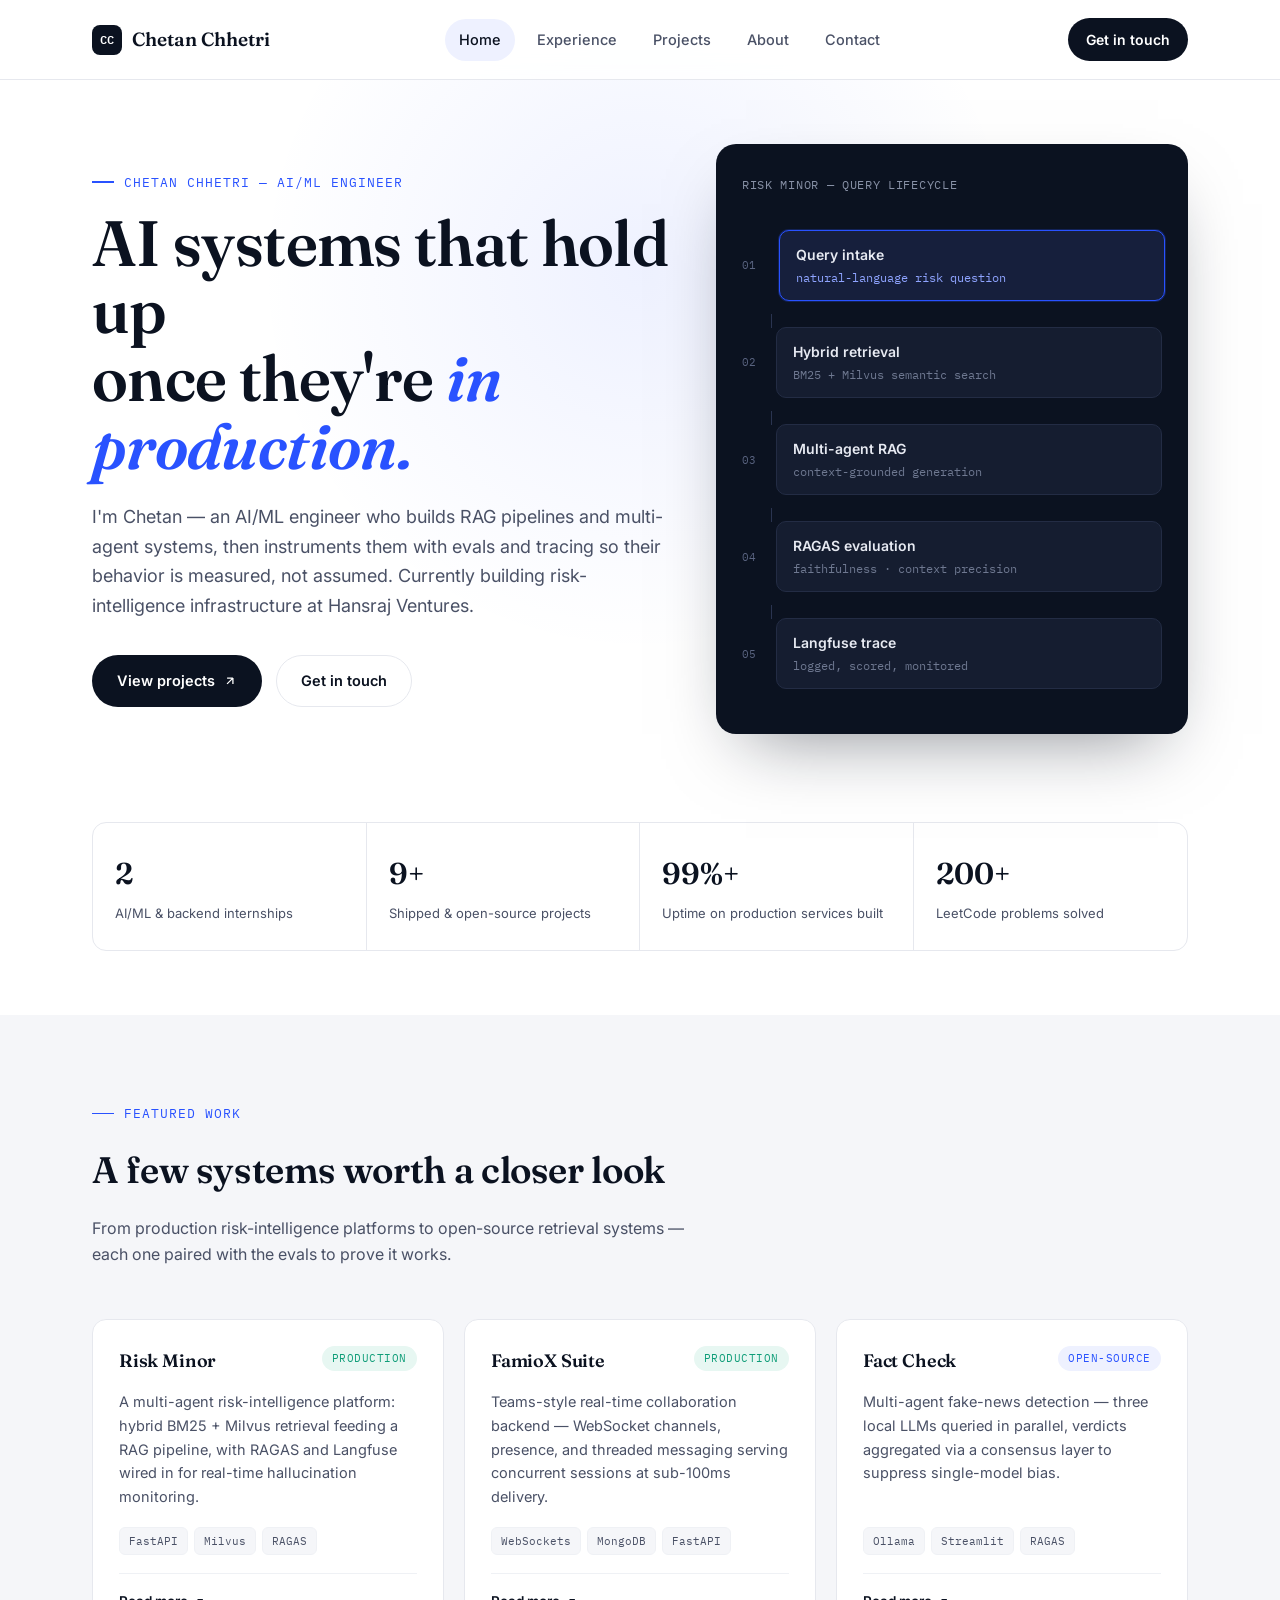
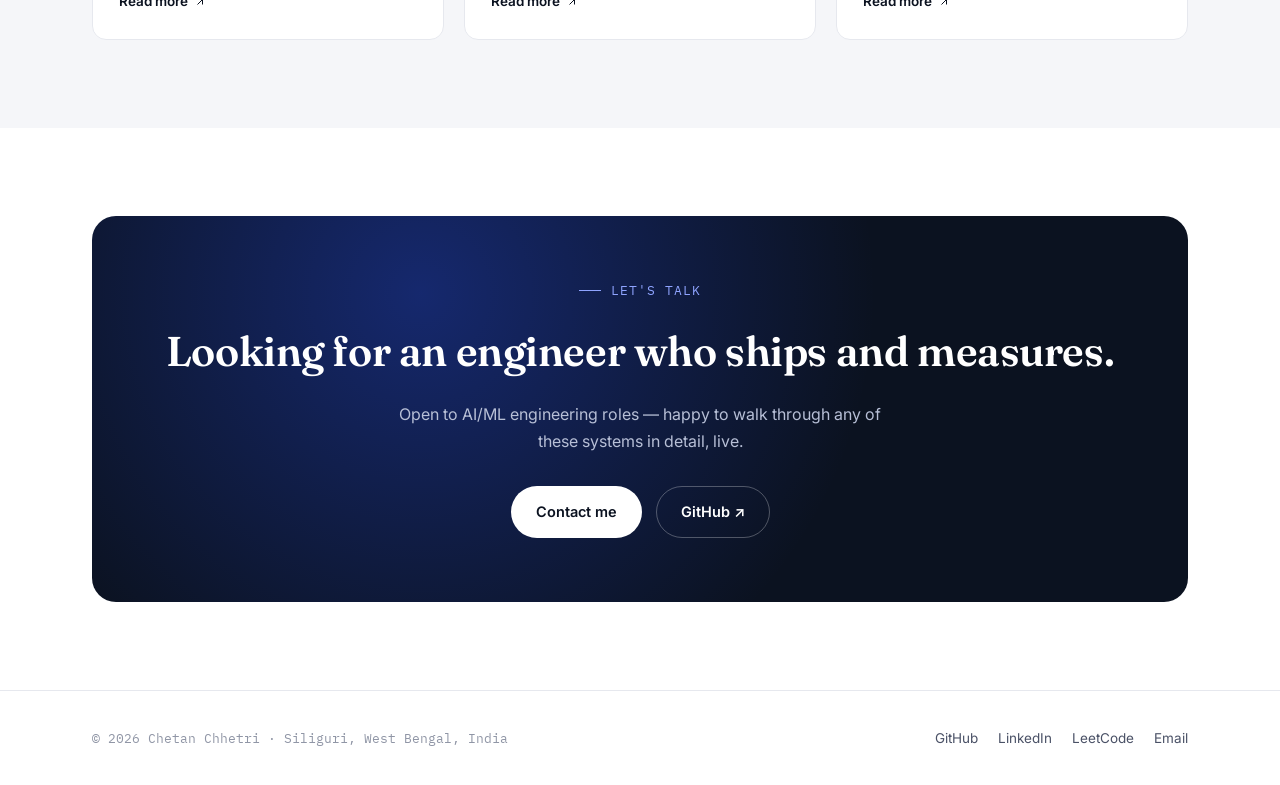
==== index.html @ 673d6a89 "Add files via upload" ====
<!DOCTYPE html>
<html lang="en">
<head>
<meta charset="UTF-8">
<meta name="viewport" content="width=device-width, initial-scale=1.0">
<title>Chetan Chhetri — AI/ML Engineer</title>
<meta name="description" content="Chetan Chhetri — AI/ML Engineer building RAG pipelines, multi-agent systems, and production AI observability.">
<link rel="preconnect" href="https://fonts.googleapis.com">
<link rel="preconnect" href="https://fonts.gstatic.com" crossorigin>
<link href="https://fonts.googleapis.com/css2?family=Fraunces:ital,wght@0,500;0,600;0,700;1,500&family=Inter:wght@400;500;600;700&family=IBM+Plex+Mono:wght@400;500;600&display=swap" rel="stylesheet">
<link rel="stylesheet" href="styles.css">
</head>
<body>

<header class="site-header">
  <nav class="site-nav">
    <a href="index.html" class="brand"><span class="mark">CC</span>Chetan Chhetri</a>
    <div class="nav-links">
      <a href="index.html" class="active">Home</a>
      <a href="experience.html">Experience</a>
      <a href="projects.html">Projects</a>
      <a href="about.html">About</a>
      <a href="contact.html">Contact</a>
    </div>
    <a class="nav-cta" href="contact.html">Get in touch</a>
    <button class="nav-toggle" aria-label="Menu"><span></span><span></span><span></span></button>
  </nav>
</header>

<main>
  <div class="wrap">
    <section class="hero" style="padding-top:64px;">
      <div>
        <div class="eyebrow">Chetan Chhetri — AI/ML Engineer</div>
        <h1>AI systems that hold up<br>once they're <em>in production.</em></h1>
        <p class="lede">I'm Chetan — an AI/ML engineer who builds RAG pipelines and multi-agent systems, then instruments them with evals and tracing so their behavior is measured, not assumed. Currently building risk-intelligence infrastructure at Hansraj Ventures.</p>
        <div class="hero-actions">
          <a class="btn btn-primary" href="projects.html">View projects
            <svg width="14" height="14" viewBox="0 0 24 24" fill="none" stroke="currentColor" stroke-width="2.2"><path d="M7 17L17 7M17 7H7M17 7V17"/></svg>
          </a>
          <a class="btn btn-outline" href="contact.html">Get in touch</a>
        </div>
      </div>

      <div class="diagram-card">
        <div class="diagram-label">Risk Minor — query lifecycle</div>
        <div class="node-row">
          <div class="node active">
            <span class="idx">01</span>
            <div class="box"><div class="name">Query intake</div><div class="meta">natural-language risk question</div></div>
            <div class="connector"></div>
          </div>
          <div class="node">
            <span class="idx">02</span>
            <div class="box"><div class="name">Hybrid retrieval</div><div class="meta">BM25 + Milvus semantic search</div></div>
            <div class="connector"></div>
          </div>
          <div class="node">
            <span class="idx">03</span>
            <div class="box"><div class="name">Multi-agent RAG</div><div class="meta">context-grounded generation</div></div>
            <div class="connector"></div>
          </div>
          <div class="node">
            <span class="idx">04</span>
            <div class="box"><div class="name">RAGAS evaluation</div><div class="meta">faithfulness · context precision</div></div>
            <div class="connector"></div>
          </div>
          <div class="node">
            <span class="idx">05</span>
            <div class="box"><div class="name">Langfuse trace</div><div class="meta">logged, scored, monitored</div></div>
          </div>
        </div>
      </div>
    </section>

    <section style="padding-top:48px; padding-bottom:64px;">
      <div class="stats-row reveal">
        <div class="stat"><div class="num">2</div><div class="lbl">AI/ML &amp; backend internships</div></div>
        <div class="stat"><div class="num">9+</div><div class="lbl">Shipped &amp; open-source projects</div></div>
        <div class="stat"><div class="num">99%+</div><div class="lbl">Uptime on production services built</div></div>
        <div class="stat"><div class="num">200+</div><div class="lbl">LeetCode problems solved</div></div>
      </div>
    </section>
  </div>

  <section class="alt">
    <div class="wrap">
      <div class="section-head reveal">
        <div class="eyebrow">Featured work</div>
        <h2>A few systems worth a closer look</h2>
        <p>From production risk-intelligence platforms to open-source retrieval systems — each one paired with the evals to prove it works.</p>
      </div>
      <div class="feature-grid">
        <div class="card reveal">
          <div class="card-top"><h3>Risk Minor</h3><span class="badge prod">Production</span></div>
          <p>A multi-agent risk-intelligence platform: hybrid BM25 + Milvus retrieval feeding a RAG pipeline, with RAGAS and Langfuse wired in for real-time hallucination monitoring.</p>
          <div class="chip-row"><span class="chip">FastAPI</span><span class="chip">Milvus</span><span class="chip">RAGAS</span></div>
          <a class="card-link" href="projects.html">Read more <svg width="12" height="12" viewBox="0 0 24 24" fill="none" stroke="currentColor" stroke-width="2"><path d="M7 17L17 7M17 7H7M17 7V17"/></svg></a>
        </div>
        <div class="card reveal">
          <div class="card-top"><h3>FamioX Suite</h3><span class="badge prod">Production</span></div>
          <p>Teams-style real-time collaboration backend — WebSocket channels, presence, and threaded messaging serving concurrent sessions at sub-100ms delivery.</p>
          <div class="chip-row"><span class="chip">WebSockets</span><span class="chip">MongoDB</span><span class="chip">FastAPI</span></div>
          <a class="card-link" href="experience.html">Read more <svg width="12" height="12" viewBox="0 0 24 24" fill="none" stroke="currentColor" stroke-width="2"><path d="M7 17L17 7M17 7H7M17 7V17"/></svg></a>
        </div>
        <div class="card reveal">
          <div class="card-top"><h3>Fact Check</h3><span class="badge oss">Open-source</span></div>
          <p>Multi-agent fake-news detection — three local LLMs queried in parallel, verdicts aggregated via a consensus layer to suppress single-model bias.</p>
          <div class="chip-row"><span class="chip">Ollama</span><span class="chip">Streamlit</span><span class="chip">RAGAS</span></div>
          <a class="card-link" href="projects.html">Read more <svg width="12" height="12" viewBox="0 0 24 24" fill="none" stroke="currentColor" stroke-width="2"><path d="M7 17L17 7M17 7H7M17 7V17"/></svg></a>
        </div>
      </div>
    </div>
  </section>

  <div class="wrap">
    <section>
      <div class="cta-banner reveal">
        <div class="eyebrow">Let's talk</div>
        <h2>Looking for an engineer who ships and measures.</h2>
        <p>Open to AI/ML engineering roles — happy to walk through any of these systems in detail, live.</p>
        <div class="cta-actions">
          <a class="btn btn-primary" href="contact.html">Contact me</a>
          <a class="btn btn-outline" href="https://github.com/Chetanchhetri" target="_blank" rel="noopener">GitHub ↗</a>
        </div>
      </div>
    </section>
  </div>
</main>

<footer class="site-footer">
  <div class="wrap">
    <p>© 2026 Chetan Chhetri · Siliguri, West Bengal, India</p>
    <div class="footer-links">
      <a href="https://github.com/Chetanchhetri" target="_blank" rel="noopener">GitHub</a>
      <a href="https://linkedin.com/in/chetanchhetri" target="_blank" rel="noopener">LinkedIn</a>
      <a href="https://leetcode.com/u/2rPvyovowx" target="_blank" rel="noopener">LeetCode</a>
      <a href="mailto:chhetrichetan45@gmail.com">Email</a>
    </div>
  </div>
</footer>

<script src="script.js"></script>
</body>
</html>
---- styles.css ----
/* ============ TOKENS ============ */
:root{
  --bg:#FFFFFF;
  --bg-alt:#F5F6F9;
  --bg-deep:#0B1220;
  --ink:#0B1220;
  --ink-soft:#4A5166;
  --ink-faint:#9096A6;
  --line:#E6E8EE;
  --line-soft:#EFF1F5;
  --accent:#2952FF;
  --accent-deep:#1A36B8;
  --accent-soft:#EEF1FF;
  --accent-ink:#16205C;
  --good:#0F9D78;
  --good-soft:#E7F7F2;
  --warn:#B76E00;
  --warn-soft:#FDF3E2;
  --display:'Fraunces', serif;
  --body:'Inter', sans-serif;
  --mono:'IBM Plex Mono', monospace;
  --radius:14px;
  --radius-sm:8px;
  --maxw:1160px;
}

*{ box-sizing:border-box; margin:0; padding:0; }
html{ scroll-behavior:smooth; }
body{
  background:var(--bg); color:var(--ink); font-family:var(--body);
  font-size:16px; line-height:1.65; -webkit-font-smoothing:antialiased;
}
a{ color:inherit; text-decoration:none; }
img{ max-width:100%; display:block; }
::selection{ background:var(--accent); color:#fff; }

.wrap{ max-width:var(--maxw); margin:0 auto; padding:0 32px; }

/* ============ NAV ============ */
header.site-header{
  position:sticky; top:0; z-index:60;
  background:rgba(255,255,255,0.86); backdrop-filter:blur(14px);
  border-bottom:1px solid var(--line);
}
nav.site-nav{
  max-width:var(--maxw); margin:0 auto; padding:18px 32px;
  display:flex; align-items:center; justify-content:space-between;
}
.brand{ display:flex; align-items:center; gap:10px; font-family:var(--display); font-weight:600; font-size:19px; }
.brand .mark{
  width:30px; height:30px; border-radius:8px; background:var(--ink);
  color:#fff; display:flex; align-items:center; justify-content:center;
  font-family:var(--mono); font-size:12px; font-weight:600; flex-shrink:0;
}
.nav-links{ display:flex; align-items:center; gap:8px; }
.nav-links a{
  font-family:var(--body); font-weight:500; font-size:14.5px; color:var(--ink-soft);
  padding:9px 14px; border-radius:100px; transition:all .22s cubic-bezier(.22,1,.36,1);
}
.nav-links a:hover{ color:var(--ink); background:var(--bg-alt); transform:translateY(-1px); }
.nav-links a.active{ color:var(--ink); background:var(--accent-soft); }
.nav-cta{
  font-family:var(--body); font-weight:600; font-size:14px; color:#fff !important;
  background:var(--ink); padding:10px 18px; border-radius:100px; transition:background .18s;
}
.nav-cta:hover{ background:var(--accent); }
.nav-toggle{ display:none; background:none; border:none; cursor:pointer; padding:6px; }
.nav-toggle span{ display:block; width:22px; height:2px; background:var(--ink); margin:5px 0; border-radius:2px; }

/* ============ BUTTONS ============ */
.btn{
  display:inline-flex; align-items:center; gap:8px; font-family:var(--body); font-weight:600;
  font-size:14.5px; padding:13px 24px; border-radius:100px; transition:all .2s; border:1px solid transparent;
}
.btn-primary{ background:var(--ink); color:#fff; }
.btn-primary:hover{ background:var(--accent); transform:translateY(-1px); }
.btn-outline{ border-color:var(--line); color:var(--ink); }
.btn-outline:hover{ border-color:var(--ink); }
.btn-sm{ padding:9px 16px; font-size:13.5px; }
.btn svg{ transition:transform .2s; }
.btn:hover svg{ transform:translate(2px,-2px); }

/* ============ TYPE HELPERS ============ */
.eyebrow{
  font-family:var(--mono); font-size:12.5px; letter-spacing:0.08em; text-transform:uppercase;
  color:var(--accent); display:flex; align-items:center; gap:10px; margin-bottom:16px;
}
.eyebrow::before{ content:''; width:22px; height:1.5px; background:var(--accent); }
h1,h2,h3,h4{ font-family:var(--display); font-weight:600; letter-spacing:-0.01em; color:var(--ink); }
.lede{ color:var(--ink-soft); font-size:18px; max-width:60ch; }

/* ============ PAGE HEADER (inner pages) ============ */
.page-header{ padding:64px 0 56px; border-bottom:1px solid var(--line); }
.page-header h1{ font-size:clamp(2rem, 4.4vw, 3rem); margin-bottom:16px; }
.page-header p{ color:var(--ink-soft); font-size:17px; max-width:64ch; }

section{ padding:88px 0; }
section.alt{ background:var(--bg-alt); }
.section-head{ margin-bottom:52px; }
.section-head h2{ font-size:clamp(1.6rem,3.2vw,2.3rem); margin-bottom:14px; }
.section-head p{ color:var(--ink-soft); max-width:60ch; font-size:16px; }

/* ============ HERO (home) ============ */
.hero{
  padding:96px 0 40px; display:grid; grid-template-columns:1.1fr 0.9fr; gap:48px; align-items:center;
  position:relative; --mx:50%; --my:30%;
}
.hero::before{
  content:''; position:absolute; inset:-40px -32px; pointer-events:none; z-index:0;
  background:radial-gradient(560px circle at var(--mx) var(--my), rgba(41,82,255,0.08), transparent 68%);
}
.hero > div:first-child, .hero .diagram-card{ position:relative; z-index:1; }

/* hero load-in sequence */
.hero > div:first-child > .eyebrow{ animation:heroIn .7s cubic-bezier(.22,1,.36,1) both; animation-delay:.05s; }
.hero > div:first-child > h1{ animation:heroIn .8s cubic-bezier(.22,1,.36,1) both; animation-delay:.16s; }
.hero > div:first-child > p.lede{ animation:heroIn .8s cubic-bezier(.22,1,.36,1) both; animation-delay:.30s; }
.hero > div:first-child > .hero-actions{ animation:heroIn .8s cubic-bezier(.22,1,.36,1) both; animation-delay:.42s; }
.hero .diagram-card{ animation:heroInScale .9s cubic-bezier(.22,1,.36,1) both; animation-delay:.24s; }

@keyframes heroIn{
  from{ opacity:0; transform:translateY(22px); }
  to{ opacity:1; transform:translateY(0); }
}
@keyframes heroInScale{
  from{ opacity:0; transform:translateY(26px) scale(.97); }
  to{ opacity:1; transform:translateY(0) scale(1); }
}
@keyframes pulse{ 0%,100%{opacity:1;} 50%{opacity:0.3;} }
.hero h1{ font-size:clamp(2.6rem,5.4vw,4rem); line-height:1.06; margin-bottom:22px; }
.hero h1 em{ font-style:italic; color:var(--accent); }
.hero p.lede{ margin-bottom:34px; }
.hero-actions{ display:flex; gap:14px; flex-wrap:wrap; }

/* pipeline diagram signature */
.diagram-card{
  background:var(--bg-deep); border-radius:20px; padding:32px 26px; position:relative; overflow:hidden;
  box-shadow:0 30px 70px -30px rgba(11,18,32,0.5); --mx:50%; --my:20%;
  transition:box-shadow .4s, transform .4s cubic-bezier(.22,1,.36,1);
}
.diagram-card::after{
  content:''; position:absolute; inset:0; pointer-events:none; opacity:0; transition:opacity .4s;
  background:radial-gradient(340px circle at var(--mx) var(--my), rgba(143,164,255,0.16), transparent 65%);
}
.diagram-card:hover::after{ opacity:1; }
.diagram-card:hover{ box-shadow:0 36px 80px -28px rgba(11,18,32,0.6); }
.diagram-card .diagram-label{ font-family:var(--mono); font-size:11.5px; color:#8891A6; letter-spacing:0.06em; margin-bottom:22px; text-transform:uppercase; }
.node-row{ display:flex; flex-direction:column; gap:0; }
.node{
  display:flex; align-items:center; gap:14px; padding:13px 0; position:relative;
}
.node .idx{
  font-family:var(--mono); font-size:11px; color:#5A6480; width:20px; flex-shrink:0;
}
.node .box{
  flex-grow:1; background:#151D30; border:1px solid #232C44; border-radius:10px; padding:12px 16px;
  transition:all .4s;
}
.node .box .name{ font-family:var(--body); font-weight:600; font-size:14px; color:#E7EAF2; }
.node .box .meta{ font-family:var(--mono); font-size:11.5px; color:#6E7890; margin-top:3px; }
.node.active .box{ border-color:var(--accent); background:#161F3C; box-shadow:0 0 0 1px rgba(41,82,255,0.25); transform:translateX(3px); }
.node.active .box .meta{ color:#8FA4FF; }
.node .connector{
  position:absolute; left:29px; top:100%; width:1px; height:0; background:#2A3450;
}
.node:not(:last-child) .connector{ height:14px; }
.node:not(:last-child) .connector::after{
  content:''; position:absolute; left:50%; top:-4px; width:6px; height:6px; border-radius:50%;
  background:var(--accent); transform:translateX(-50%); opacity:0;
  box-shadow:0 0 10px 3px rgba(41,82,255,.85);
  animation:flowPulse 7s linear infinite;
}
.node:nth-child(1) .connector::after{ animation-delay:0s; }
.node:nth-child(2) .connector::after{ animation-delay:1.4s; }
.node:nth-child(3) .connector::after{ animation-delay:2.8s; }
.node:nth-child(4) .connector::after{ animation-delay:4.2s; }
@keyframes flowPulse{
  0%{ opacity:0; top:-4px; }
  6%{ opacity:1; }
  85%{ opacity:1; }
  100%{ opacity:0; top:15px; }
}

/* ============ STATS ROW ============ */
.stats-row{ display:grid; grid-template-columns:repeat(4,1fr); border:1px solid var(--line); border-radius:var(--radius); overflow:hidden; }
.stat{ padding:26px 22px; border-right:1px solid var(--line); }
.stat:last-child{ border-right:none; }
.stat .num{ font-family:var(--display); font-size:30px; font-weight:600; margin-bottom:4px; }
.stat .lbl{ font-size:13px; color:var(--ink-soft); }

/* ============ FEATURED / CARDS ============ */
.feature-grid{ display:grid; grid-template-columns:repeat(3,1fr); gap:20px; }
.card{
  background:#fff; border:1px solid var(--line); border-radius:var(--radius); padding:26px;
  transition:all .25s; display:flex; flex-direction:column; height:100%;
}
.card:hover{ border-color:var(--accent); transform:translateY(-4px); box-shadow:0 20px 40px -24px rgba(41,82,255,0.25); }
.card-top{ display:flex; justify-content:space-between; align-items:flex-start; gap:10px; margin-bottom:14px; }
.card h3{ font-size:18px; }
.badge{
  font-family:var(--mono); font-size:10.5px; text-transform:uppercase; letter-spacing:0.05em;
  padding:4px 10px; border-radius:100px; white-space:nowrap; flex-shrink:0;
}
.badge.prod{ color:var(--good); background:var(--good-soft); }
.badge.research{ color:var(--warn); background:var(--warn-soft); }
.badge.oss{ color:var(--accent); background:var(--accent-soft); }
.card p{ color:var(--ink-soft); font-size:14.5px; flex-grow:1; margin-bottom:18px; }
.chip-row{ display:flex; flex-wrap:wrap; gap:6px; margin-bottom:18px; }
.chip{
  font-family:var(--mono); font-size:11px; color:var(--ink-soft); background:var(--bg-alt);
  border:1px solid var(--line-soft); padding:4px 9px; border-radius:6px;
}
.card-link{
  font-family:var(--body); font-weight:600; font-size:13.5px; display:inline-flex; align-items:center; gap:6px;
  padding-top:16px; border-top:1px solid var(--line-soft); color:var(--ink); transition:color .2s;
}
.card-link:hover{ color:var(--accent); }

/* ============ EXPERIENCE TIMELINE ============ */
.timeline{ }
.tl-item{
  display:grid; grid-template-columns:180px 1fr; gap:36px; padding:40px 0; border-top:1px solid var(--line);
}
.tl-item:first-child{ border-top:none; padding-top:0; }
.tl-meta{ font-family:var(--mono); font-size:13px; color:var(--ink-faint); }
.tl-meta .period{ color:var(--ink-soft); font-weight:600; margin-bottom:10px; }
.tl-tag{
  display:inline-flex; align-items:center; gap:6px; font-family:var(--mono); font-size:11px;
  color:var(--good); background:var(--good-soft); padding:4px 10px; border-radius:100px; margin-top:12px;
}
.tl-tag .dot{ width:5px; height:5px; border-radius:50%; background:var(--good); animation:pulse 2.2s infinite; }
.tl-body h3{ font-size:21px; margin-bottom:4px; }
.tl-body .company{ color:var(--ink-soft); font-size:14.5px; margin-bottom:18px; }
.tl-body ul{ list-style:none; }
.tl-body li{ position:relative; padding-left:22px; margin-bottom:12px; color:var(--ink-soft); font-size:15px; }
.tl-body li::before{ content:'—'; position:absolute; left:0; color:var(--accent); font-weight:700; }
.tl-body li b{ color:var(--ink); font-weight:600; }

/* ============ SKILLS PANELS ============ */
.skill-grid{ display:grid; grid-template-columns:repeat(2,1fr); gap:16px; }
.skill-panel{ background:#fff; border:1px solid var(--line); border-radius:var(--radius); padding:26px 28px; }
.skill-panel .head{ display:flex; align-items:center; gap:10px; margin-bottom:16px; font-weight:600; font-size:15px; }
.skill-panel .head .idot{ width:8px; height:8px; border-radius:50%; }
.skill-panel .tags{ display:flex; flex-wrap:wrap; gap:8px; }
.skill-panel .tags span{
  font-family:var(--mono); font-size:12.5px; padding:6px 12px; border-radius:7px;
  background:var(--bg-alt); border:1px solid var(--line-soft); color:var(--ink);
}

/* ============ FILTER TABS (projects page) ============ */
.filter-row{ display:flex; gap:10px; margin-bottom:36px; flex-wrap:wrap; }
.filter-btn{
  font-family:var(--body); font-weight:600; font-size:13.5px; padding:9px 18px; border-radius:100px;
  border:1px solid var(--line); color:var(--ink-soft); cursor:pointer; background:#fff; transition:all .18s;
}
.filter-btn:hover{ border-color:var(--ink); color:var(--ink); }
.filter-btn.active{ background:var(--ink); color:#fff; border-color:var(--ink); }
.proj-grid{ display:grid; grid-template-columns:repeat(3,1fr); gap:20px; }
.proj-grid .card{ transition:opacity .28s ease, transform .28s ease, border-color .25s, box-shadow .25s; }
.proj-grid .card.fade-out{ opacity:0; transform:scale(.94); pointer-events:none; }
.proj-grid .card.hidden{ display:none; }

/* ============ ACHIEVEMENT TILES ============ */
.metrics{ display:grid; grid-template-columns:repeat(4,1fr); gap:16px; }
.metric{ background:#fff; border:1px solid var(--line); border-radius:var(--radius); padding:24px 20px; }
.metric .num{ font-family:var(--display); font-size:26px; font-weight:600; color:var(--accent); margin-bottom:6px; }
.metric .lbl{ font-size:13px; color:var(--ink-soft); line-height:1.5; }

/* ============ EDUCATION ROW ============ */
.edu-row{ display:flex; justify-content:space-between; align-items:baseline; gap:14px; flex-wrap:wrap; padding:22px 0; border-top:1px solid var(--line); }
.edu-row:first-child{ border-top:none; padding-top:0; }
.edu-row h4{ font-size:17px; }
.edu-row .sub{ color:var(--ink-soft); font-size:14px; margin-top:2px; }
.edu-row .meta{ font-family:var(--mono); font-size:13px; color:var(--ink-faint); text-align:right; }

/* ============ CTA BANNER ============ */
.cta-banner{
  background:var(--bg-deep); border-radius:24px; padding:64px 56px; text-align:center; color:#fff;
  position:relative; overflow:hidden; --mx:30%; --my:20%;
}
.cta-banner::before{
  content:''; position:absolute; inset:0; transition:background .3s;
  background:radial-gradient(circle at var(--mx) var(--my), rgba(41,82,255,0.35), transparent 55%);
}
.cta-banner *{ position:relative; }
.cta-banner .eyebrow{ color:#8FA4FF; justify-content:center; }
.cta-banner .eyebrow::before{ background:#8FA4FF; }
.cta-banner h2{ color:#fff; font-size:clamp(1.8rem,4vw,2.6rem); margin-bottom:16px; }
.cta-banner p{ color:#B7BFD6; max-width:52ch; margin:0 auto 32px; font-size:16px; }
.cta-actions{ display:flex; gap:14px; justify-content:center; flex-wrap:wrap; }
.cta-banner .btn-primary{ background:#fff; color:var(--bg-deep); }
.cta-banner .btn-primary:hover{ background:var(--accent); color:#fff; }
.cta-banner .btn-outline{ border-color:rgba(255,255,255,0.28); color:#fff; }
.cta-banner .btn-outline:hover{ border-color:#fff; }

/* ============ CONTACT PAGE ============ */
.contact-grid{ display:grid; grid-template-columns:1fr 1fr; gap:20px; }
.contact-card{
  background:#fff; border:1px solid var(--line); border-radius:var(--radius); padding:30px;
  display:flex; align-items:center; gap:18px; transition:all .2s;
}
.contact-card:hover{ border-color:var(--accent); transform:translateY(-3px); }
.contact-card .ic{
  width:46px; height:46px; border-radius:12px; background:var(--accent-soft); color:var(--accent-ink);
  display:flex; align-items:center; justify-content:center; flex-shrink:0;
}
.contact-card .lbl{ font-size:12.5px; color:var(--ink-faint); font-family:var(--mono); margin-bottom:3px; }
.contact-card .val{ font-weight:600; font-size:15.5px; }

/* ============ FOOTER ============ */
footer.site-footer{ border-top:1px solid var(--line); padding:36px 0; }
footer.site-footer .wrap{ display:flex; justify-content:space-between; align-items:center; flex-wrap:wrap; gap:14px; }
footer.site-footer p{ font-family:var(--mono); font-size:12.5px; color:var(--ink-faint); }
.footer-links{ display:flex; gap:20px; }
.footer-links a{ font-size:13.5px; color:var(--ink-soft); transition:color .18s; }
.footer-links a:hover{ color:var(--accent); }

/* ============ REVEAL ANIM ============ */
.reveal{ opacity:0; transform:translateY(20px) scale(.985); transition:opacity .7s cubic-bezier(.22,1,.36,1), transform .7s cubic-bezier(.22,1,.36,1); }
.reveal.in{ opacity:1; transform:translateY(0) scale(1); }

/* ============ MOTION UTILITIES ============ */
.scroll-progress{
  position:fixed; top:0; left:0; height:3px; width:100%;
  background:var(--accent); transform:scaleX(0); transform-origin:0 50%;
  z-index:200; opacity:.85;
}

.card, .contact-card, .skill-panel{ will-change:transform; }

.num-pop{ animation:numPop .45s cubic-bezier(.22,1,.36,1); }
@keyframes numPop{ 0%{ transform:scale(1); } 45%{ transform:scale(1.14); } 100%{ transform:scale(1); } }

/* Progressive-enhancement cross-page fade (supported browsers only; no-op elsewhere) */
@view-transition{ navigation:auto; }

/* ============ RESPONSIVE ============ */
@media (max-width: 920px){
  .hero{ grid-template-columns:1fr; padding-top:56px; }
  .feature-grid, .proj-grid{ grid-template-columns:1fr 1fr; }
  .skill-grid, .contact-grid{ grid-template-columns:1fr; }
  .stats-row{ grid-template-columns:1fr 1fr; }
  .metrics{ grid-template-columns:1fr 1fr; }
  .tl-item{ grid-template-columns:1fr; gap:14px; }
  .nav-links{ display:none; }
  .nav-toggle{ display:block; }
  .cta-banner{ padding:44px 28px; }
}
@media (max-width: 640px){
  .feature-grid, .proj-grid{ grid-template-columns:1fr; }
  .stats-row{ grid-template-columns:1fr 1fr; }
  .stat{ border-bottom:1px solid var(--line); }
  .metrics{ grid-template-columns:1fr 1fr; }
}

@media (prefers-reduced-motion: reduce){
  *{ animation:none !important; transition:none !important; }
}
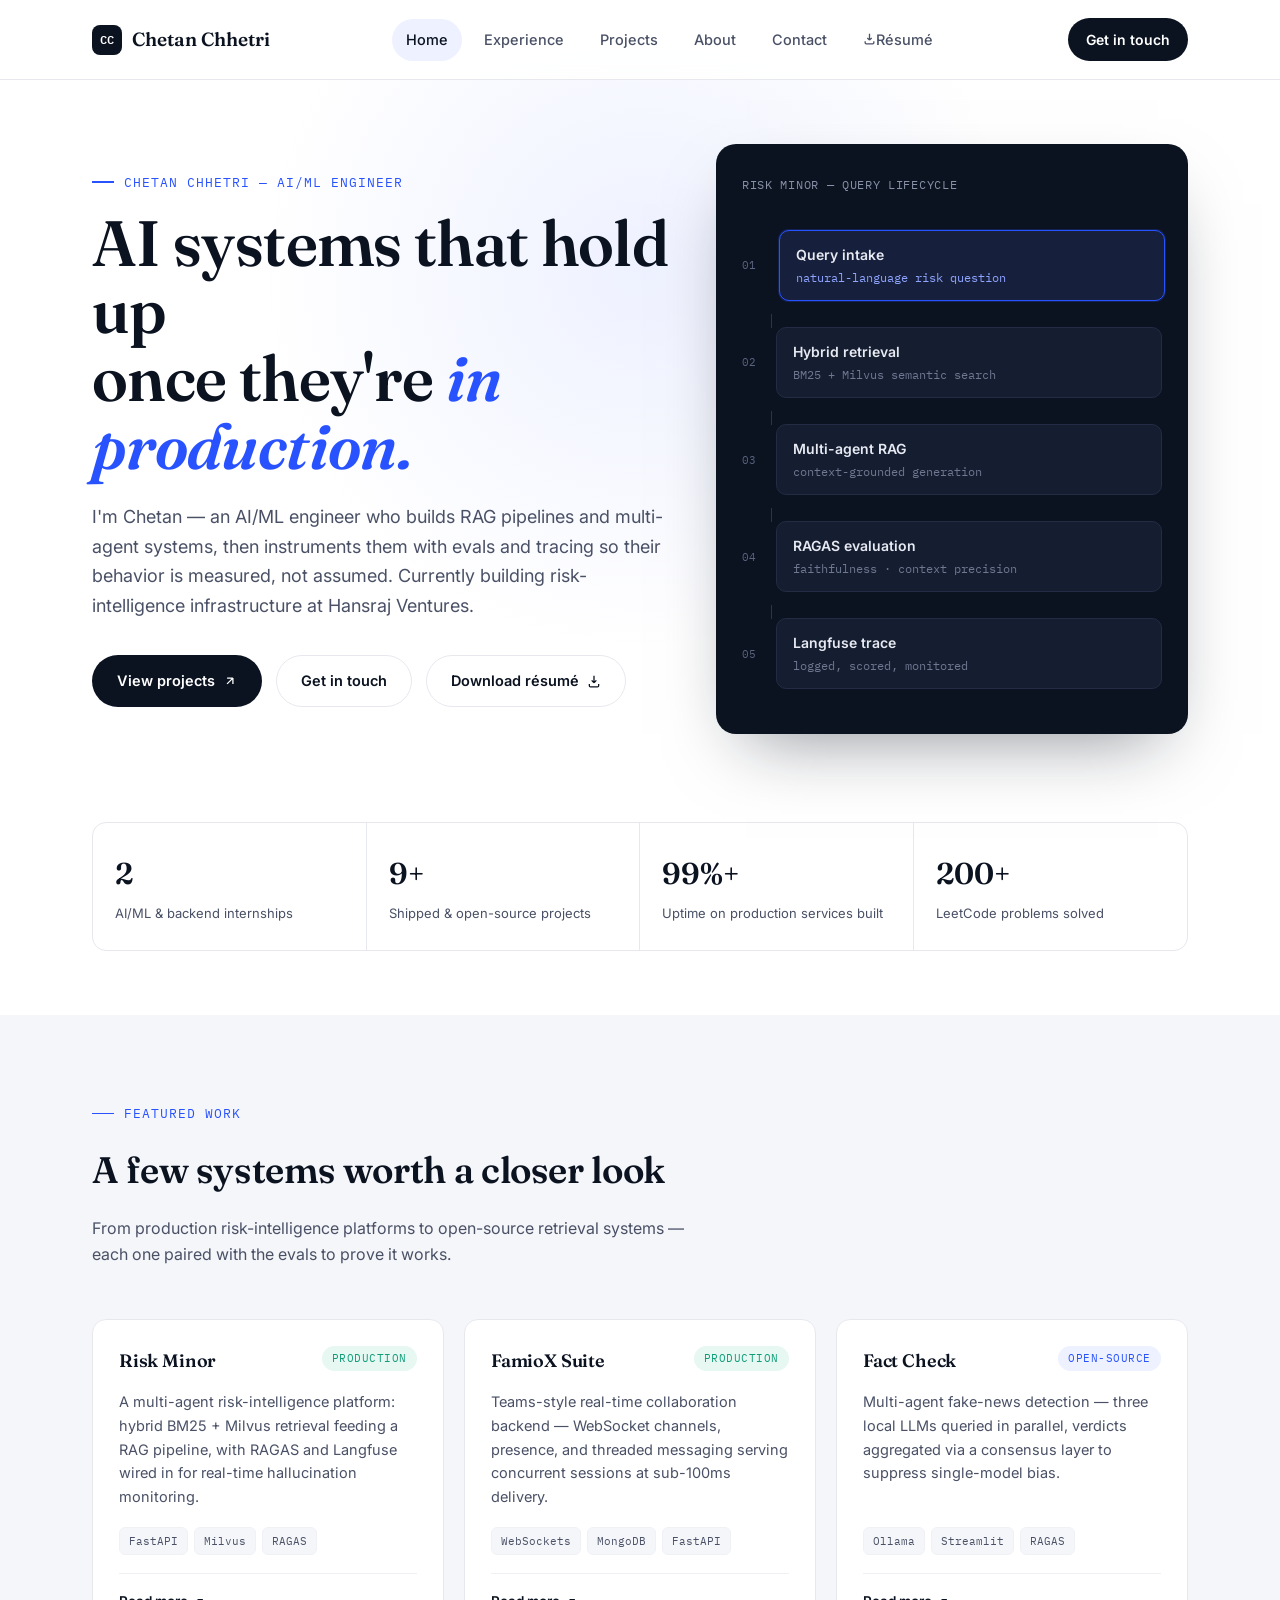
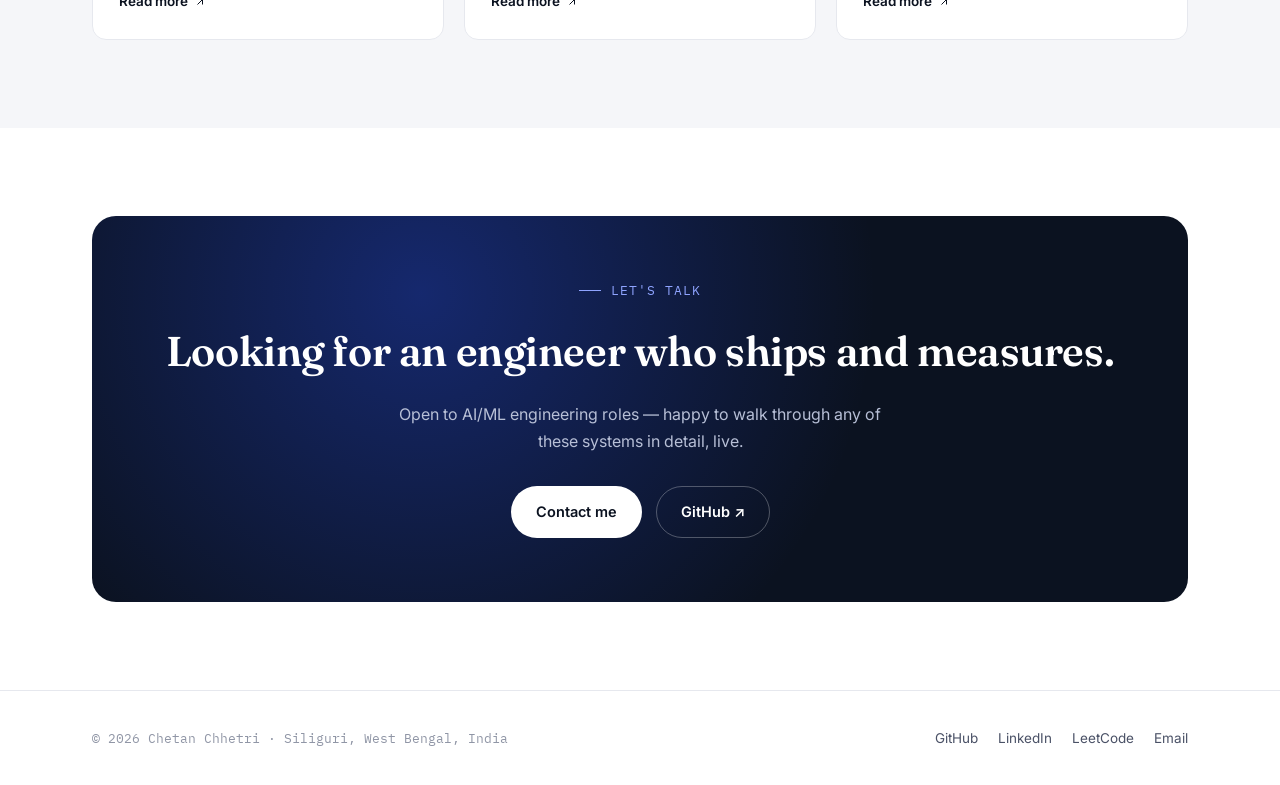
==== commit 3daf96a7: "Add résumé download link to navigation and buttons Added a link to download the résumé in the naviga" ====
--- a/index.html
+++ b/index.html
@@ -21,6 +21,7 @@
       <a href="projects.html">Projects</a>
       <a href="about.html">About</a>
       <a href="contact.html">Contact</a>
+      <a href="resume.pdf" download class="resume-link"><svg width="13" height="13" viewBox="0 0 24 24" fill="none" stroke="currentColor" stroke-width="2.4"><path d="M12 3v12m0 0l-4-4m4 4l4-4M4 17v3a2 2 0 002 2h12a2 2 0 002-2v-3"/></svg>Résumé</a>
     </div>
     <a class="nav-cta" href="contact.html">Get in touch</a>
     <button class="nav-toggle" aria-label="Menu"><span></span><span></span><span></span></button>
@@ -39,6 +40,9 @@
             <svg width="14" height="14" viewBox="0 0 24 24" fill="none" stroke="currentColor" stroke-width="2.2"><path d="M7 17L17 7M17 7H7M17 7V17"/></svg>
           </a>
           <a class="btn btn-outline" href="contact.html">Get in touch</a>
+          <a class="btn btn-outline" href="resume.pdf" download>Download résumé
+            <svg width="14" height="14" viewBox="0 0 24 24" fill="none" stroke="currentColor" stroke-width="2.2"><path d="M12 3v12m0 0l-4-4m4 4l4-4M4 17v3a2 2 0 002 2h12a2 2 0 002-2v-3"/></svg>
+          </a>
         </div>
       </div>
 
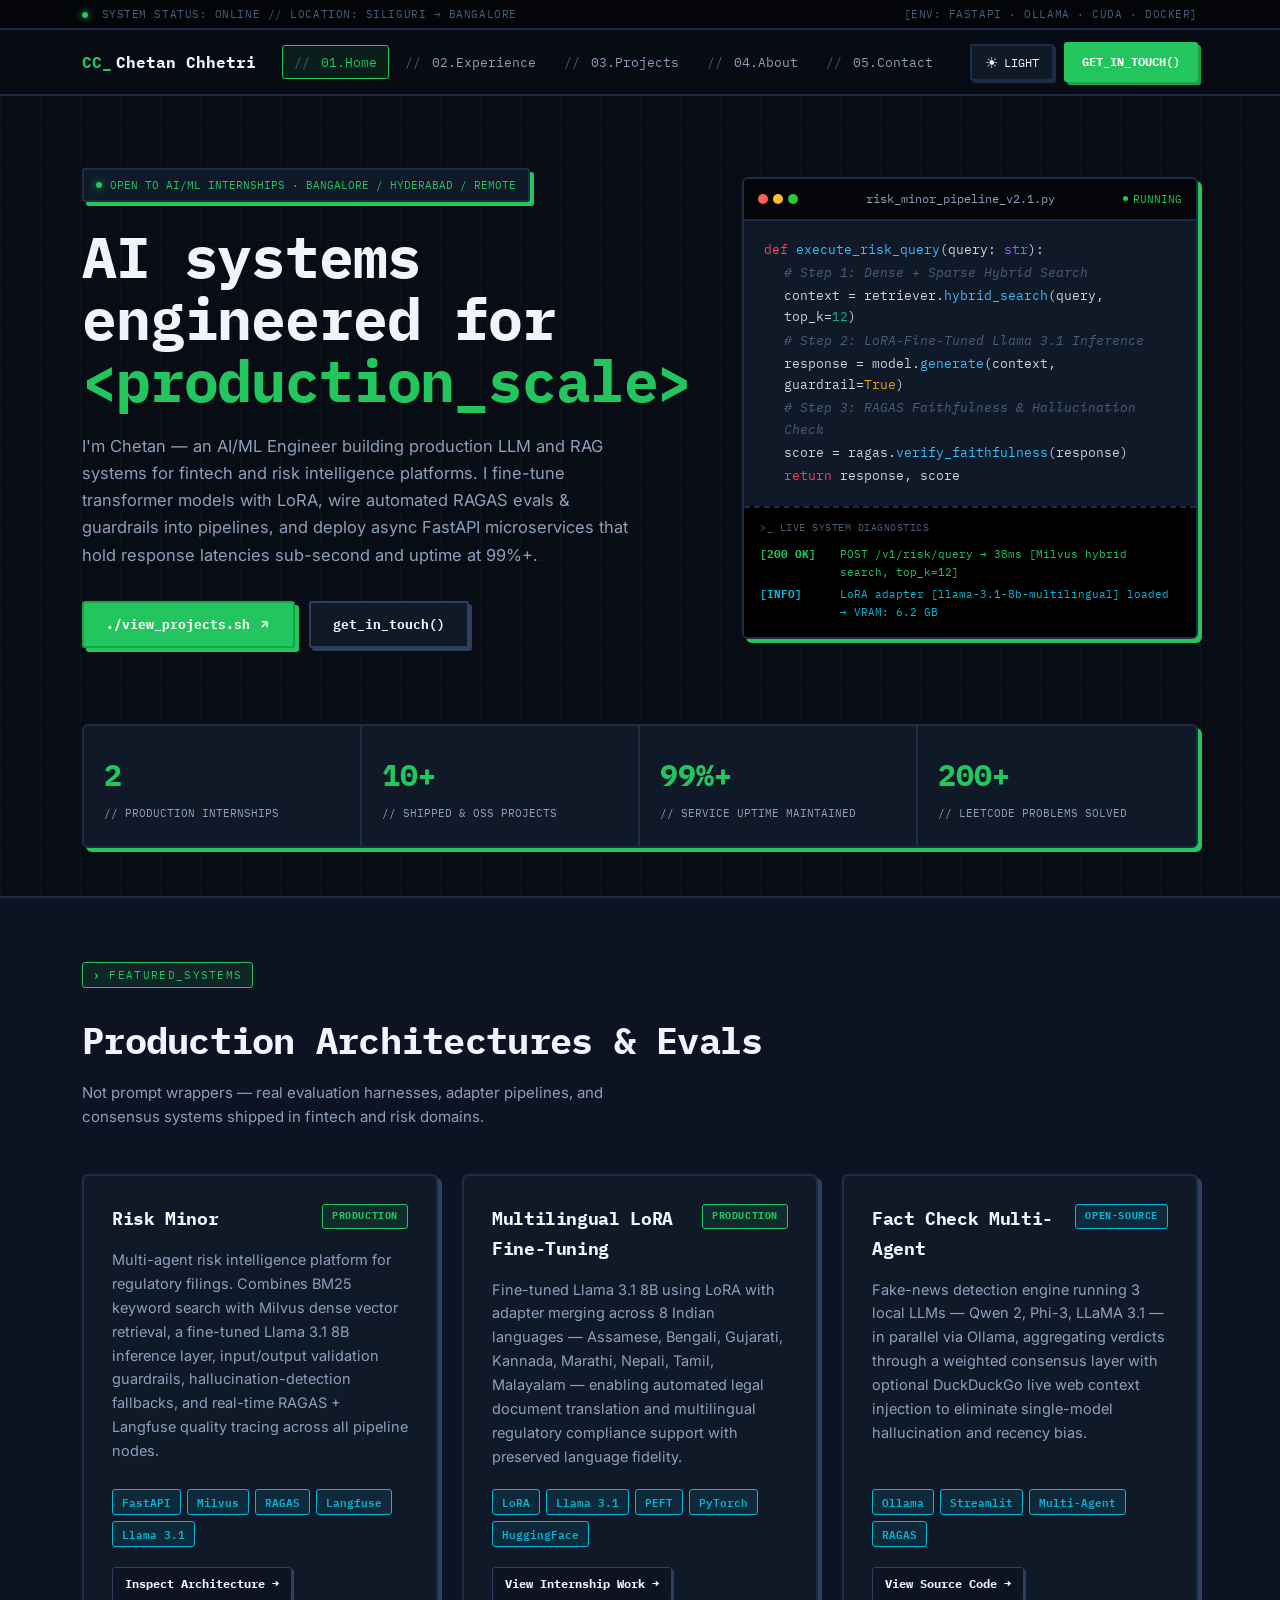
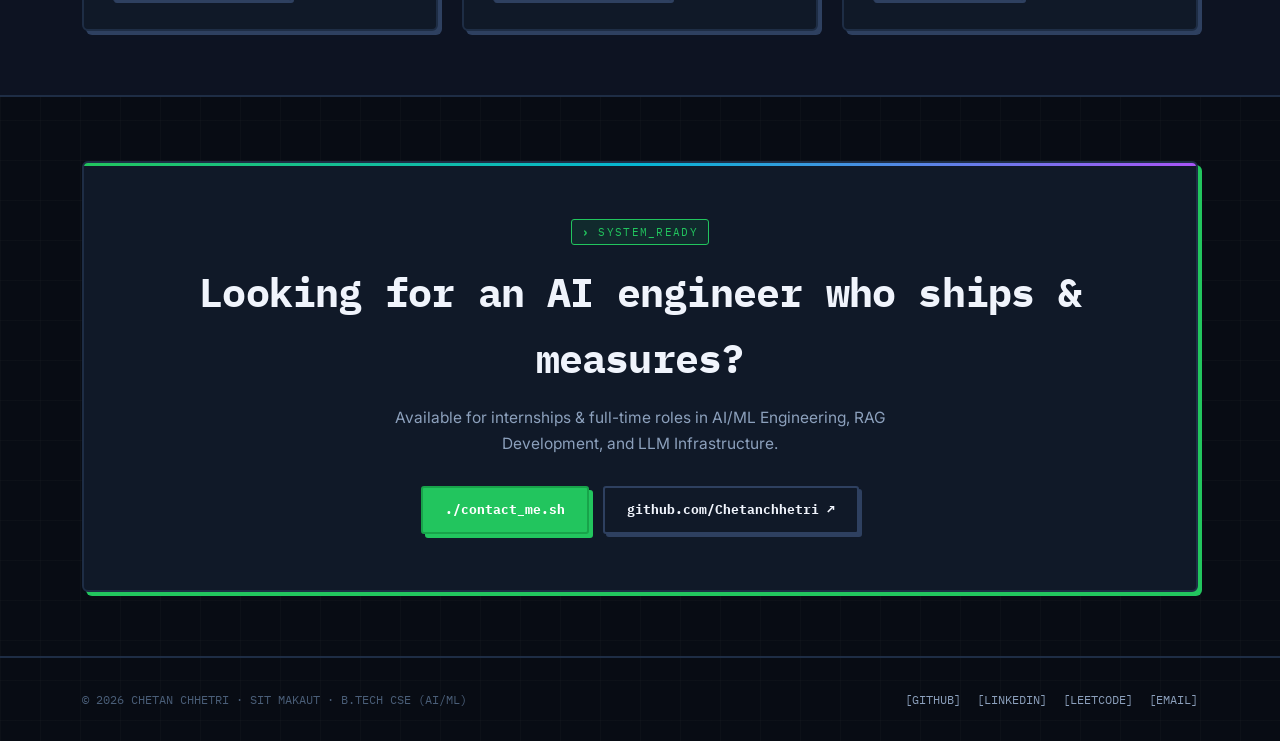
==== commit d4d4ea68: "Updated UI" ====
--- a/index.html
+++ b/index.html
@@ -1,117 +1,134 @@
 <!DOCTYPE html>
-<html lang="en">
+<html lang="en" data-theme="dark">
 <head>
 <meta charset="UTF-8">
 <meta name="viewport" content="width=device-width, initial-scale=1.0">
-<title>Chetan Chhetri — AI/ML Engineer</title>
-<meta name="description" content="Chetan Chhetri — AI/ML Engineer building RAG pipelines, multi-agent systems, and production AI observability.">
+<title>Chetan Chhetri — AI/ML Engineer & Systems Builder</title>
+<meta name="description" content="Portfolio of Chetan Chhetri - AI/ML Engineer specializing in production LLMs, multi-agent RAG, LoRA fine-tuning, and low-latency microservices.">
 <link rel="preconnect" href="https://fonts.googleapis.com">
 <link rel="preconnect" href="https://fonts.gstatic.com" crossorigin>
-<link href="https://fonts.googleapis.com/css2?family=Fraunces:ital,wght@0,500;0,600;0,700;1,500&family=Inter:wght@400;500;600;700&family=IBM+Plex+Mono:wght@400;500;600&display=swap" rel="stylesheet">
+<link href="https://fonts.googleapis.com/css2?family=IBM+Plex+Mono:ital,wght@0,400;0,500;0,600;0,700;1,400&family=Inter:wght@400;500;600;700;800&display=swap" rel="stylesheet">
 <link rel="stylesheet" href="styles.css">
+<script>
+  // Prevent flash of wrong theme
+  (function(){var t=localStorage.getItem('cc-theme')||'dark';document.documentElement.setAttribute('data-theme',t);})();
+</script>
 </head>
 <body>
 
+<div class="top-status-bar">
+  <div class="wrap status-content">
+    <span><span class="pulse-dot"></span> SYSTEM STATUS: ONLINE // LOCATION: SILIGURI → BANGALORE</span>
+    <span class="status-right">[ENV: FASTAPI · OLLAMA · CUDA · DOCKER]</span>
+  </div>
+</div>
+
 <header class="site-header">
   <nav class="site-nav">
-    <a href="index.html" class="brand"><span class="mark">CC</span>Chetan Chhetri</a>
+    <a href="index.html" class="brand"><span class="mark">CC_</span>Chetan Chhetri</a>
     <div class="nav-links">
-      <a href="index.html" class="active">Home</a>
-      <a href="experience.html">Experience</a>
-      <a href="projects.html">Projects</a>
-      <a href="about.html">About</a>
-      <a href="contact.html">Contact</a>
-      <a href="resume.pdf" download class="resume-link"><svg width="13" height="13" viewBox="0 0 24 24" fill="none" stroke="currentColor" stroke-width="2.4"><path d="M12 3v12m0 0l-4-4m4 4l4-4M4 17v3a2 2 0 002 2h12a2 2 0 002-2v-3"/></svg>Résumé</a>
+      <a href="index.html" class="active"><span class="cmd">//</span> 01.Home</a>
+      <a href="experience.html"><span class="cmd">//</span> 02.Experience</a>
+      <a href="projects.html"><span class="cmd">//</span> 03.Projects</a>
+      <a href="about.html"><span class="cmd">//</span> 04.About</a>
+      <a href="contact.html"><span class="cmd">//</span> 05.Contact</a>
     </div>
-    <a class="nav-cta" href="contact.html">Get in touch</a>
-    <button class="nav-toggle" aria-label="Menu"><span></span><span></span><span></span></button>
+    <div class="nav-right">
+      <button class="theme-toggle" title="Toggle theme"><span class="ti">☀</span><span class="tl">LIGHT</span></button>
+      <a class="nav-cta" href="contact.html">GET_IN_TOUCH()</a>
+      <button class="nav-toggle" aria-label="Menu"><span></span><span></span><span></span></button>
+    </div>
   </nav>
 </header>
 
 <main>
   <div class="wrap">
-    <section class="hero" style="padding-top:64px;">
-      <div>
-        <div class="eyebrow">Chetan Chhetri — AI/ML Engineer</div>
-        <h1>AI systems that hold up<br>once they're <em>in production.</em></h1>
-        <p class="lede">I'm Chetan — an AI/ML engineer who builds RAG pipelines and multi-agent systems, then instruments them with evals and tracing so their behavior is measured, not assumed. Currently building risk-intelligence infrastructure at Hansraj Ventures.</p>
+    <section class="hero">
+      <div class="hero-text">
+        <div class="hero-badge"><span class="dot"></span> OPEN TO AI/ML INTERNSHIPS · BANGALORE / HYDERABAD / REMOTE</div>
+        <h1>AI systems engineered for <span class="grad-ink">&lt;production_scale&gt;</span></h1>
+        <p class="lede">I'm Chetan — an AI/ML Engineer building production LLM and RAG systems for fintech and risk intelligence platforms. I fine-tune transformer models with LoRA, wire automated RAGAS evals &amp; guardrails into pipelines, and deploy async FastAPI microservices that hold response latencies sub-second and uptime at 99%+.</p>
         <div class="hero-actions">
-          <a class="btn btn-primary" href="projects.html">View projects
-            <svg width="14" height="14" viewBox="0 0 24 24" fill="none" stroke="currentColor" stroke-width="2.2"><path d="M7 17L17 7M17 7H7M17 7V17"/></svg>
-          </a>
-          <a class="btn btn-outline" href="contact.html">Get in touch</a>
-          <a class="btn btn-outline" href="resume.pdf" download>Download résumé
-            <svg width="14" height="14" viewBox="0 0 24 24" fill="none" stroke="currentColor" stroke-width="2.2"><path d="M12 3v12m0 0l-4-4m4 4l4-4M4 17v3a2 2 0 002 2h12a2 2 0 002-2v-3"/></svg>
-          </a>
+          <a class="btn btn-primary" href="projects.html">./view_projects.sh <svg width="13" height="13" viewBox="0 0 24 24" fill="none" stroke="currentColor" stroke-width="3"><path d="M7 17L17 7M17 7H7M17 7V17"/></svg></a>
+          <a class="btn btn-outline" href="contact.html">get_in_touch()</a>
         </div>
       </div>
 
-      <div class="diagram-card">
-        <div class="diagram-label">Risk Minor — query lifecycle</div>
-        <div class="node-row">
-          <div class="node active">
-            <span class="idx">01</span>
-            <div class="box"><div class="name">Query intake</div><div class="meta">natural-language risk question</div></div>
-            <div class="connector"></div>
-          </div>
-          <div class="node">
-            <span class="idx">02</span>
-            <div class="box"><div class="name">Hybrid retrieval</div><div class="meta">BM25 + Milvus semantic search</div></div>
-            <div class="connector"></div>
-          </div>
-          <div class="node">
-            <span class="idx">03</span>
-            <div class="box"><div class="name">Multi-agent RAG</div><div class="meta">context-grounded generation</div></div>
-            <div class="connector"></div>
-          </div>
-          <div class="node">
-            <span class="idx">04</span>
-            <div class="box"><div class="name">RAGAS evaluation</div><div class="meta">faithfulness · context precision</div></div>
-            <div class="connector"></div>
-          </div>
-          <div class="node">
-            <span class="idx">05</span>
-            <div class="box"><div class="name">Langfuse trace</div><div class="meta">logged, scored, monitored</div></div>
-          </div>
+      <div class="terminal-card">
+        <div class="terminal-header">
+          <div class="term-dots"><span class="t-red"></span><span class="t-yellow"></span><span class="t-green"></span></div>
+          <span class="term-title">risk_minor_pipeline_v2.1.py</span>
+          <span class="live"><span class="ld"></span>RUNNING</span>
+        </div>
+        <div class="terminal-body">
+          <div class="code-line"><span class="c-keyword">def</span> <span class="c-func">execute_risk_query</span>(query: <span class="c-type">str</span>):</div>
+          <div class="code-line indent"><span class="c-comment"># Step 1: Dense + Sparse Hybrid Search</span></div>
+          <div class="code-line indent">context = retriever.<span class="c-func">hybrid_search</span>(query, top_k=<span class="c-num">12</span>)</div>
+          <div class="code-line indent"><span class="c-comment"># Step 2: LoRA-Fine-Tuned Llama 3.1 Inference</span></div>
+          <div class="code-line indent">response = model.<span class="c-func">generate</span>(context, guardrail=<span class="c-val">True</span>)</div>
+          <div class="code-line indent"><span class="c-comment"># Step 3: RAGAS Faithfulness & Hallucination Check</span></div>
+          <div class="code-line indent">score = ragas.<span class="c-func">verify_faithfulness</span>(response)</div>
+          <div class="code-line indent"><span class="c-keyword">return</span> response, score</div>
+        </div>
+        <div class="trace-console">
+          <div class="console-head">&gt;_ LIVE SYSTEM DIAGNOSTICS</div>
+          <div id="console-output"></div>
         </div>
       </div>
     </section>
 
-    <section style="padding-top:48px; padding-bottom:64px;">
-      <div class="stats-row reveal">
-        <div class="stat"><div class="num">2</div><div class="lbl">AI/ML &amp; backend internships</div></div>
-        <div class="stat"><div class="num">9+</div><div class="lbl">Shipped &amp; open-source projects</div></div>
-        <div class="stat"><div class="num">99%+</div><div class="lbl">Uptime on production services built</div></div>
-        <div class="stat"><div class="num">200+</div><div class="lbl">LeetCode problems solved</div></div>
+    <section class="stats-section">
+      <div class="stats-row">
+        <div class="stat"><div class="num">2</div><div class="lbl">// PRODUCTION INTERNSHIPS</div></div>
+        <div class="stat"><div class="num">10+</div><div class="lbl">// SHIPPED & OSS PROJECTS</div></div>
+        <div class="stat"><div class="num">99%+</div><div class="lbl">// SERVICE UPTIME MAINTAINED</div></div>
+        <div class="stat"><div class="num">200+</div><div class="lbl">// LEETCODE PROBLEMS SOLVED</div></div>
       </div>
     </section>
   </div>
 
   <section class="alt">
     <div class="wrap">
-      <div class="section-head reveal">
-        <div class="eyebrow">Featured work</div>
-        <h2>A few systems worth a closer look</h2>
-        <p>From production risk-intelligence platforms to open-source retrieval systems — each one paired with the evals to prove it works.</p>
+      <div class="section-head">
+        <div class="eyebrow">FEATURED_SYSTEMS</div>
+        <h2>Production Architectures &amp; Evals</h2>
+        <p>Not prompt wrappers — real evaluation harnesses, adapter pipelines, and consensus systems shipped in fintech and risk domains.</p>
       </div>
       <div class="feature-grid">
-        <div class="card reveal">
-          <div class="card-top"><h3>Risk Minor</h3><span class="badge prod">Production</span></div>
-          <p>A multi-agent risk-intelligence platform: hybrid BM25 + Milvus retrieval feeding a RAG pipeline, with RAGAS and Langfuse wired in for real-time hallucination monitoring.</p>
-          <div class="chip-row"><span class="chip">FastAPI</span><span class="chip">Milvus</span><span class="chip">RAGAS</span></div>
-          <a class="card-link" href="projects.html">Read more <svg width="12" height="12" viewBox="0 0 24 24" fill="none" stroke="currentColor" stroke-width="2"><path d="M7 17L17 7M17 7H7M17 7V17"/></svg></a>
+        <div class="card">
+          <div class="card-top">
+            <h3>Risk Minor</h3>
+            <span class="badge prod">PRODUCTION</span>
+          </div>
+          <p>Multi-agent risk intelligence platform for regulatory filings. Combines BM25 keyword search with Milvus dense vector retrieval, a fine-tuned Llama 3.1 8B inference layer, input/output validation guardrails, hallucination-detection fallbacks, and real-time RAGAS + Langfuse quality tracing across all pipeline nodes.</p>
+          <div class="chip-row">
+            <span class="chip">FastAPI</span><span class="chip">Milvus</span><span class="chip">RAGAS</span><span class="chip">Langfuse</span><span class="chip">Llama 3.1</span>
+          </div>
+          <a class="card-link" href="projects.html">Inspect Architecture →</a>
         </div>
-        <div class="card reveal">
-          <div class="card-top"><h3>FamioX Suite</h3><span class="badge prod">Production</span></div>
-          <p>Teams-style real-time collaboration backend — WebSocket channels, presence, and threaded messaging serving concurrent sessions at sub-100ms delivery.</p>
-          <div class="chip-row"><span class="chip">WebSockets</span><span class="chip">MongoDB</span><span class="chip">FastAPI</span></div>
-          <a class="card-link" href="experience.html">Read more <svg width="12" height="12" viewBox="0 0 24 24" fill="none" stroke="currentColor" stroke-width="2"><path d="M7 17L17 7M17 7H7M17 7V17"/></svg></a>
+
+        <div class="card">
+          <div class="card-top">
+            <h3>Multilingual LoRA Fine-Tuning</h3>
+            <span class="badge prod">PRODUCTION</span>
+          </div>
+          <p>Fine-tuned Llama 3.1 8B using LoRA with adapter merging across 8 Indian languages — Assamese, Bengali, Gujarati, Kannada, Marathi, Nepali, Tamil, Malayalam — enabling automated legal document translation and multilingual regulatory compliance support with preserved language fidelity.</p>
+          <div class="chip-row">
+            <span class="chip">LoRA</span><span class="chip">Llama 3.1</span><span class="chip">PEFT</span><span class="chip">PyTorch</span><span class="chip">HuggingFace</span>
+          </div>
+          <a class="card-link" href="experience.html">View Internship Work →</a>
         </div>
-        <div class="card reveal">
-          <div class="card-top"><h3>Fact Check</h3><span class="badge oss">Open-source</span></div>
-          <p>Multi-agent fake-news detection — three local LLMs queried in parallel, verdicts aggregated via a consensus layer to suppress single-model bias.</p>
-          <div class="chip-row"><span class="chip">Ollama</span><span class="chip">Streamlit</span><span class="chip">RAGAS</span></div>
-          <a class="card-link" href="projects.html">Read more <svg width="12" height="12" viewBox="0 0 24 24" fill="none" stroke="currentColor" stroke-width="2"><path d="M7 17L17 7M17 7H7M17 7V17"/></svg></a>
+
+        <div class="card">
+          <div class="card-top">
+            <h3>Fact Check Multi-Agent</h3>
+            <span class="badge oss">OPEN-SOURCE</span>
+          </div>
+          <p>Fake-news detection engine running 3 local LLMs — Qwen 2, Phi-3, LLaMA 3.1 — in parallel via Ollama, aggregating verdicts through a weighted consensus layer with optional DuckDuckGo live web context injection to eliminate single-model hallucination and recency bias.</p>
+          <div class="chip-row">
+            <span class="chip">Ollama</span><span class="chip">Streamlit</span><span class="chip">Multi-Agent</span><span class="chip">RAGAS</span>
+          </div>
+          <a class="card-link" href="https://github.com/Chetanchhetri" target="_blank" rel="noopener">View Source Code →</a>
         </div>
       </div>
     </div>
@@ -119,13 +136,13 @@
 
   <div class="wrap">
     <section>
-      <div class="cta-banner reveal">
-        <div class="eyebrow">Let's talk</div>
-        <h2>Looking for an engineer who ships and measures.</h2>
-        <p>Open to AI/ML engineering roles — happy to walk through any of these systems in detail, live.</p>
+      <div class="cta-banner">
+        <div class="eyebrow">SYSTEM_READY</div>
+        <h2>Looking for an AI engineer who ships &amp; measures?</h2>
+        <p>Available for internships &amp; full-time roles in AI/ML Engineering, RAG Development, and LLM Infrastructure.</p>
         <div class="cta-actions">
-          <a class="btn btn-primary" href="contact.html">Contact me</a>
-          <a class="btn btn-outline" href="https://github.com/Chetanchhetri" target="_blank" rel="noopener">GitHub ↗</a>
+          <a class="btn btn-primary" href="contact.html">./contact_me.sh</a>
+          <a class="btn btn-outline" href="https://github.com/Chetanchhetri" target="_blank" rel="noopener">github.com/Chetanchhetri ↗</a>
         </div>
       </div>
     </section>
@@ -134,12 +151,12 @@
 
 <footer class="site-footer">
   <div class="wrap">
-    <p>© 2026 Chetan Chhetri · Siliguri, West Bengal, India</p>
+    <p>© 2026 CHETAN CHHETRI · SIT MAKAUT · B.TECH CSE (AI/ML)</p>
     <div class="footer-links">
-      <a href="https://github.com/Chetanchhetri" target="_blank" rel="noopener">GitHub</a>
-      <a href="https://linkedin.com/in/chetanchhetri" target="_blank" rel="noopener">LinkedIn</a>
-      <a href="https://leetcode.com/u/2rPvyovowx" target="_blank" rel="noopener">LeetCode</a>
-      <a href="mailto:chhetrichetan45@gmail.com">Email</a>
+      <a href="https://github.com/Chetanchhetri" target="_blank" rel="noopener">[GITHUB]</a>
+      <a href="https://linkedin.com/in/chetanchhetri" target="_blank" rel="noopener">[LINKEDIN]</a>
+      <a href="https://leetcode.com/u/2rPvyovowx" target="_blank" rel="noopener">[LEETCODE]</a>
+      <a href="mailto:chhetrichetan45@gmail.com">[EMAIL]</a>
     </div>
   </div>
 </footer>
--- a/styles.css
+++ b/styles.css
@@ -1,358 +1,543 @@
-/* ============ TOKENS ============ */
-:root{
-  --bg:#FFFFFF;
-  --bg-alt:#F5F6F9;
-  --bg-deep:#0B1220;
-  --ink:#0B1220;
-  --ink-soft:#4A5166;
-  --ink-faint:#9096A6;
-  --line:#E6E8EE;
-  --line-soft:#EFF1F5;
-  --accent:#2952FF;
-  --accent-deep:#1A36B8;
-  --accent-soft:#EEF1FF;
-  --accent-ink:#16205C;
-  --good:#0F9D78;
-  --good-soft:#E7F7F2;
-  --warn:#B76E00;
-  --warn-soft:#FDF3E2;
-  --display:'Fraunces', serif;
-  --body:'Inter', sans-serif;
-  --mono:'IBM Plex Mono', monospace;
-  --radius:14px;
-  --radius-sm:8px;
-  --maxw:1160px;
-}
-
-*{ box-sizing:border-box; margin:0; padding:0; }
-html{ scroll-behavior:smooth; }
-body{
-  background:var(--bg); color:var(--ink); font-family:var(--body);
-  font-size:16px; line-height:1.65; -webkit-font-smoothing:antialiased;
-}
-a{ color:inherit; text-decoration:none; }
-img{ max-width:100%; display:block; }
-::selection{ background:var(--accent); color:#fff; }
-
-.wrap{ max-width:var(--maxw); margin:0 auto; padding:0 32px; }
+/* ============================================================
+   CHETAN CHHETRI PORTFOLIO — DARK NEUBRUTALISM + LIGHT THEME
+   ============================================================ */
+
+/* ---- DARK (default) ---- */
+:root {
+  --bg: #080C14;
+  --bg-alt: #0D1322;
+  --bg-deep: #030509;
+  --panel: #101928;
+  --panel-border: #1E2D45;
+
+  --ink: #F0F4FC;
+  --ink-soft: #8CA0BC;
+  --ink-faint: #4A5E78;
+
+  --line: #1E2D45;
+  --line-soft: #2E4060;
+
+  /* Neubrutalist accent palette */
+  --accent: #22C55E;
+  --accent-soft: rgba(34,197,94,0.10);
+  --accent-hard: #18A34A;
+  --cyan: #06B6D4;
+  --cyan-soft: rgba(6,182,212,0.10);
+  --purple: #A855F7;
+  --signal: #F97316;
+
+  /* Neubrutalism specifics */
+  --nb-shadow: 4px 4px 0px #22C55E;
+  --nb-shadow-hover: 6px 6px 0px #22C55E;
+  --nb-shadow-cyan: 4px 4px 0px #06B6D4;
+  --nb-shadow-purple: 4px 4px 0px #A855F7;
+  --nb-border: 2px solid var(--panel-border);
+  --nb-border-accent: 2px solid var(--accent);
+
+  --display: 'IBM Plex Mono', monospace;
+  --body: 'Inter', sans-serif;
+  --mono: 'IBM Plex Mono', monospace;
+
+  --radius: 6px;
+  --radius-sm: 3px;
+  --maxw: 1180px;
+}
+
+/* ---- LIGHT THEME ---- */
+[data-theme="light"] {
+  --bg: #F5F0E8;
+  --bg-alt: #EDE8DE;
+  --bg-deep: #DDD8CE;
+  --panel: #FEFCF8;
+  --panel-border: #1A1A1A;
+
+  --ink: #0F0F0F;
+  --ink-soft: #3A3A3A;
+  --ink-faint: #6B6B6B;
+
+  --line: #1A1A1A;
+  --line-soft: #3A3A3A;
+
+  --accent: #1A6E3C;
+  --accent-soft: rgba(26,110,60,0.10);
+  --accent-hard: #145530;
+  --cyan: #0E6B82;
+  --cyan-soft: rgba(14,107,130,0.10);
+  --purple: #6B21A8;
+  --signal: #C2410C;
+
+  --nb-shadow: 4px 4px 0px #1A1A1A;
+  --nb-shadow-hover: 6px 6px 0px #1A1A1A;
+  --nb-shadow-cyan: 4px 4px 0px #0E6B82;
+  --nb-shadow-purple: 4px 4px 0px #6B21A8;
+  --nb-border: 2px solid #1A1A1A;
+  --nb-border-accent: 2px solid var(--accent);
+}
+
+* { box-sizing: border-box; margin: 0; padding: 0; }
+html { scroll-behavior: smooth; }
+
+body {
+  background: var(--bg);
+  color: var(--ink);
+  font-family: var(--body);
+  font-size: 15px;
+  line-height: 1.65;
+  -webkit-font-smoothing: antialiased;
+  background-image:
+    linear-gradient(to right, rgba(128,128,128,0.04) 1px, transparent 1px),
+    linear-gradient(to bottom, rgba(128,128,128,0.04) 1px, transparent 1px);
+  background-size: 40px 40px;
+  opacity: 1;
+  transition: background-color 0.3s ease, color 0.3s ease;
+}
+
+@keyframes pageIn {
+  from { opacity: 0; transform: translateY(5px); }
+  to   { opacity: 1; transform: translateY(0); }
+}
+
+a { color: inherit; text-decoration: none; }
+::selection { background: var(--accent); color: #fff; }
+
+.wrap { max-width: var(--maxw); margin: 0 auto; padding: 0 32px; }
+
+/* ============ THEME TOGGLE ============ */
+.theme-toggle {
+  background: var(--panel);
+  border: var(--nb-border);
+  color: var(--ink);
+  font-family: var(--mono);
+  font-size: 12px;
+  padding: 7px 13px;
+  cursor: pointer;
+  border-radius: var(--radius-sm);
+  transition: box-shadow .15s ease, transform .15s ease;
+  display: flex;
+  align-items: center;
+  gap: 6px;
+  box-shadow: 2px 2px 0px var(--panel-border);
+  white-space: nowrap;
+}
+.theme-toggle:hover {
+  box-shadow: 3px 3px 0px var(--accent);
+  transform: translate(-1px, -1px);
+}
+.theme-toggle .ti { font-size: 15px; }
+
+/* ============ TOP STATUS BAR ============ */
+.top-status-bar {
+  background: var(--bg-deep);
+  border-bottom: 2px solid var(--line);
+  font-family: var(--mono);
+  font-size: 11px;
+  color: var(--ink-faint);
+  padding: 5px 0;
+  letter-spacing: 0.05em;
+}
+.status-content { display: flex; justify-content: space-between; align-items: center; }
+
+.pulse-dot {
+  display: inline-block; width: 6px; height: 6px; border-radius: 50%;
+  background: var(--accent); box-shadow: 0 0 8px var(--accent);
+  margin-right: 6px; animation: pulse 2s infinite;
+}
+@keyframes pulse { 0%,100% { opacity: 1; } 50% { opacity: 0.3; } }
 
 /* ============ NAV ============ */
-header.site-header{
-  position:sticky; top:0; z-index:60;
-  background:rgba(255,255,255,0.86); backdrop-filter:blur(14px);
-  border-bottom:1px solid var(--line);
-}
-nav.site-nav{
-  max-width:var(--maxw); margin:0 auto; padding:18px 32px;
-  display:flex; align-items:center; justify-content:space-between;
-}
-.brand{ display:flex; align-items:center; gap:10px; font-family:var(--display); font-weight:600; font-size:19px; }
-.brand .mark{
-  width:30px; height:30px; border-radius:8px; background:var(--ink);
-  color:#fff; display:flex; align-items:center; justify-content:center;
-  font-family:var(--mono); font-size:12px; font-weight:600; flex-shrink:0;
-}
-.nav-links{ display:flex; align-items:center; gap:8px; }
-.nav-links a{
-  font-family:var(--body); font-weight:500; font-size:14.5px; color:var(--ink-soft);
-  padding:9px 14px; border-radius:100px; transition:all .22s cubic-bezier(.22,1,.36,1);
-}
-.nav-links a:hover{ color:var(--ink); background:var(--bg-alt); transform:translateY(-1px); }
-.nav-links a.active{ color:var(--ink); background:var(--accent-soft); }
-.nav-cta{
-  font-family:var(--body); font-weight:600; font-size:14px; color:#fff !important;
-  background:var(--ink); padding:10px 18px; border-radius:100px; transition:background .18s;
-}
-.nav-cta:hover{ background:var(--accent); }
-.nav-toggle{ display:none; background:none; border:none; cursor:pointer; padding:6px; }
-.nav-toggle span{ display:block; width:22px; height:2px; background:var(--ink); margin:5px 0; border-radius:2px; }
-
-/* ============ BUTTONS ============ */
-.btn{
-  display:inline-flex; align-items:center; gap:8px; font-family:var(--body); font-weight:600;
-  font-size:14.5px; padding:13px 24px; border-radius:100px; transition:all .2s; border:1px solid transparent;
-}
-.btn-primary{ background:var(--ink); color:#fff; }
-.btn-primary:hover{ background:var(--accent); transform:translateY(-1px); }
-.btn-outline{ border-color:var(--line); color:var(--ink); }
-.btn-outline:hover{ border-color:var(--ink); }
-.btn-sm{ padding:9px 16px; font-size:13.5px; }
-.btn svg{ transition:transform .2s; }
-.btn:hover svg{ transform:translate(2px,-2px); }
-
-/* ============ TYPE HELPERS ============ */
-.eyebrow{
-  font-family:var(--mono); font-size:12.5px; letter-spacing:0.08em; text-transform:uppercase;
-  color:var(--accent); display:flex; align-items:center; gap:10px; margin-bottom:16px;
-}
-.eyebrow::before{ content:''; width:22px; height:1.5px; background:var(--accent); }
-h1,h2,h3,h4{ font-family:var(--display); font-weight:600; letter-spacing:-0.01em; color:var(--ink); }
-.lede{ color:var(--ink-soft); font-size:18px; max-width:60ch; }
-
-/* ============ PAGE HEADER (inner pages) ============ */
-.page-header{ padding:64px 0 56px; border-bottom:1px solid var(--line); }
-.page-header h1{ font-size:clamp(2rem, 4.4vw, 3rem); margin-bottom:16px; }
-.page-header p{ color:var(--ink-soft); font-size:17px; max-width:64ch; }
-
-section{ padding:88px 0; }
-section.alt{ background:var(--bg-alt); }
-.section-head{ margin-bottom:52px; }
-.section-head h2{ font-size:clamp(1.6rem,3.2vw,2.3rem); margin-bottom:14px; }
-.section-head p{ color:var(--ink-soft); max-width:60ch; font-size:16px; }
-
-/* ============ HERO (home) ============ */
-.hero{
-  padding:96px 0 40px; display:grid; grid-template-columns:1.1fr 0.9fr; gap:48px; align-items:center;
-  position:relative; --mx:50%; --my:30%;
-}
-.hero::before{
-  content:''; position:absolute; inset:-40px -32px; pointer-events:none; z-index:0;
-  background:radial-gradient(560px circle at var(--mx) var(--my), rgba(41,82,255,0.08), transparent 68%);
-}
-.hero > div:first-child, .hero .diagram-card{ position:relative; z-index:1; }
-
-/* hero load-in sequence */
-.hero > div:first-child > .eyebrow{ animation:heroIn .7s cubic-bezier(.22,1,.36,1) both; animation-delay:.05s; }
-.hero > div:first-child > h1{ animation:heroIn .8s cubic-bezier(.22,1,.36,1) both; animation-delay:.16s; }
-.hero > div:first-child > p.lede{ animation:heroIn .8s cubic-bezier(.22,1,.36,1) both; animation-delay:.30s; }
-.hero > div:first-child > .hero-actions{ animation:heroIn .8s cubic-bezier(.22,1,.36,1) both; animation-delay:.42s; }
-.hero .diagram-card{ animation:heroInScale .9s cubic-bezier(.22,1,.36,1) both; animation-delay:.24s; }
-
-@keyframes heroIn{
-  from{ opacity:0; transform:translateY(22px); }
-  to{ opacity:1; transform:translateY(0); }
-}
-@keyframes heroInScale{
-  from{ opacity:0; transform:translateY(26px) scale(.97); }
-  to{ opacity:1; transform:translateY(0) scale(1); }
-}
-@keyframes pulse{ 0%,100%{opacity:1;} 50%{opacity:0.3;} }
-.hero h1{ font-size:clamp(2.6rem,5.4vw,4rem); line-height:1.06; margin-bottom:22px; }
-.hero h1 em{ font-style:italic; color:var(--accent); }
-.hero p.lede{ margin-bottom:34px; }
-.hero-actions{ display:flex; gap:14px; flex-wrap:wrap; }
-
-/* pipeline diagram signature */
-.diagram-card{
-  background:var(--bg-deep); border-radius:20px; padding:32px 26px; position:relative; overflow:hidden;
-  box-shadow:0 30px 70px -30px rgba(11,18,32,0.5); --mx:50%; --my:20%;
-  transition:box-shadow .4s, transform .4s cubic-bezier(.22,1,.36,1);
-}
-.diagram-card::after{
-  content:''; position:absolute; inset:0; pointer-events:none; opacity:0; transition:opacity .4s;
-  background:radial-gradient(340px circle at var(--mx) var(--my), rgba(143,164,255,0.16), transparent 65%);
-}
-.diagram-card:hover::after{ opacity:1; }
-.diagram-card:hover{ box-shadow:0 36px 80px -28px rgba(11,18,32,0.6); }
-.diagram-card .diagram-label{ font-family:var(--mono); font-size:11.5px; color:#8891A6; letter-spacing:0.06em; margin-bottom:22px; text-transform:uppercase; }
-.node-row{ display:flex; flex-direction:column; gap:0; }
-.node{
-  display:flex; align-items:center; gap:14px; padding:13px 0; position:relative;
-}
-.node .idx{
-  font-family:var(--mono); font-size:11px; color:#5A6480; width:20px; flex-shrink:0;
-}
-.node .box{
-  flex-grow:1; background:#151D30; border:1px solid #232C44; border-radius:10px; padding:12px 16px;
-  transition:all .4s;
-}
-.node .box .name{ font-family:var(--body); font-weight:600; font-size:14px; color:#E7EAF2; }
-.node .box .meta{ font-family:var(--mono); font-size:11.5px; color:#6E7890; margin-top:3px; }
-.node.active .box{ border-color:var(--accent); background:#161F3C; box-shadow:0 0 0 1px rgba(41,82,255,0.25); transform:translateX(3px); }
-.node.active .box .meta{ color:#8FA4FF; }
-.node .connector{
-  position:absolute; left:29px; top:100%; width:1px; height:0; background:#2A3450;
-}
-.node:not(:last-child) .connector{ height:14px; }
-.node:not(:last-child) .connector::after{
-  content:''; position:absolute; left:50%; top:-4px; width:6px; height:6px; border-radius:50%;
-  background:var(--accent); transform:translateX(-50%); opacity:0;
-  box-shadow:0 0 10px 3px rgba(41,82,255,.85);
-  animation:flowPulse 7s linear infinite;
-}
-.node:nth-child(1) .connector::after{ animation-delay:0s; }
-.node:nth-child(2) .connector::after{ animation-delay:1.4s; }
-.node:nth-child(3) .connector::after{ animation-delay:2.8s; }
-.node:nth-child(4) .connector::after{ animation-delay:4.2s; }
-@keyframes flowPulse{
-  0%{ opacity:0; top:-4px; }
-  6%{ opacity:1; }
-  85%{ opacity:1; }
-  100%{ opacity:0; top:15px; }
-}
+header.site-header {
+  position: sticky; top: 0; z-index: 60;
+  background: rgba(8,12,20,0.93);
+  backdrop-filter: blur(16px);
+  border-bottom: 2px solid var(--line);
+  transition: background 0.3s ease;
+}
+[data-theme="light"] header.site-header {
+  background: rgba(245,240,232,0.95);
+}
+
+nav.site-nav {
+  max-width: var(--maxw); margin: 0 auto; padding: 12px 32px;
+  display: flex; align-items: center; justify-content: space-between; gap: 12px;
+}
+.brand {
+  font-family: var(--mono); font-weight: 700; font-size: 16px; color: var(--ink);
+  display: flex; align-items: center; gap: 4px; flex-shrink: 0;
+}
+.brand .mark { color: var(--accent); }
+
+.nav-links { display: flex; align-items: center; gap: 4px; }
+.nav-links a {
+  font-family: var(--mono); font-size: 12.5px; color: var(--ink-soft);
+  padding: 6px 11px; border-radius: var(--radius-sm); border: 1px solid transparent;
+  transition: all .15s ease;
+}
+.nav-links a .cmd { color: var(--ink-faint); margin-right: 3px; }
+.nav-links a:hover, .nav-links a.active {
+  color: var(--accent); background: var(--accent-soft); border-color: var(--accent);
+}
+
+.nav-right { display: flex; align-items: center; gap: 10px; }
+
+.nav-cta {
+  font-family: var(--mono); font-size: 12px; font-weight: 700; color: #fff !important;
+  background: var(--accent); padding: 8px 16px; border-radius: var(--radius-sm);
+  border: var(--nb-border-accent);
+  box-shadow: 3px 3px 0px var(--accent-hard);
+  transition: all .18s ease; white-space: nowrap;
+}
+[data-theme="light"] .nav-cta { color: #fff !important; }
+.nav-cta:hover {
+  box-shadow: 5px 5px 0px var(--accent-hard);
+  transform: translate(-2px,-2px);
+}
+
+.nav-toggle { display: none; background: none; border: var(--nb-border); cursor: pointer; padding: 6px 8px; border-radius: var(--radius-sm); }
+.nav-toggle span { display: block; width: 20px; height: 2px; background: var(--ink); margin: 4px 0; }
+
+/* ============ TYPOGRAPHY ============ */
+.eyebrow {
+  font-family: var(--mono); font-size: 11px; text-transform: uppercase; letter-spacing: 0.12em;
+  color: var(--accent); margin-bottom: 14px; display: inline-flex; align-items: center; gap: 8px;
+  background: var(--accent-soft); border: 1px solid var(--accent); padding: 3px 10px;
+  border-radius: var(--radius-sm);
+}
+.eyebrow::before { content: '›'; color: var(--accent); font-weight: bold; }
+
+h1, h2, h3, h4 { font-family: var(--display); font-weight: 700; color: var(--ink); letter-spacing: -0.02em; }
+.page-header { padding: 56px 0 44px; border-bottom: 2px solid var(--line); }
+.page-header h1 { font-size: clamp(2.1rem,4vw,3.1rem); margin-bottom: 14px; line-height: 1.1; }
+.page-header p { color: var(--ink-soft); font-size: 16px; max-width: 66ch; }
+
+section { padding: 64px 0; }
+section.alt {
+  background: var(--bg-alt);
+  border-top: 2px solid var(--line);
+  border-bottom: 2px solid var(--line);
+}
+.section-head { margin-bottom: 44px; }
+.section-head h2 { font-size: clamp(1.7rem,3vw,2.3rem); margin-bottom: 10px; margin-top: 8px; }
+.section-head p { color: var(--ink-soft); max-width: 62ch; font-size: 15px; }
+
+.grad-ink { color: var(--accent); font-style: normal; }
+
+/* ============ NEUBRUTALIST BUTTONS ============ */
+.btn {
+  display: inline-flex; align-items: center; gap: 8px; font-family: var(--mono); font-size: 13px;
+  font-weight: 700; padding: 11px 22px; border-radius: var(--radius-sm); transition: all .15s ease;
+  border: var(--nb-border); cursor: pointer;
+}
+.btn-primary {
+  background: var(--accent); color: #fff;
+  box-shadow: var(--nb-shadow);
+  border-color: var(--accent-hard);
+}
+[data-theme="light"] .btn-primary { color: #fff; }
+.btn-primary:hover {
+  box-shadow: var(--nb-shadow-hover);
+  transform: translate(-2px,-2px);
+}
+.btn-outline {
+  border-color: var(--line-soft); color: var(--ink); background: var(--panel);
+  box-shadow: 3px 3px 0px var(--line-soft);
+}
+.btn-outline:hover {
+  border-color: var(--accent); color: var(--accent);
+  box-shadow: 4px 4px 0px var(--accent);
+  transform: translate(-1px,-1px);
+}
+
+/* ============ HERO ============ */
+.hero { display: grid; grid-template-columns: 1.15fr 0.85fr; gap: 44px; align-items: center; padding: 72px 0 56px; }
+
+.hero-badge {
+  display: inline-flex; align-items: center; gap: 8px; font-family: var(--mono); font-size: 11px;
+  color: var(--accent); background: var(--panel);
+  border: var(--nb-border); box-shadow: var(--nb-shadow);
+  padding: 6px 12px; border-radius: var(--radius-sm); margin-bottom: 24px;
+}
+.hero-badge .dot { width: 6px; height: 6px; border-radius: 50%; background: var(--accent); box-shadow: 0 0 8px var(--accent); }
+
+.hero h1 { font-size: clamp(2.4rem,4.8vw,3.6rem); line-height: 1.08; margin-bottom: 20px; }
+.hero p.lede { color: var(--ink-soft); font-size: 16.5px; margin-bottom: 32px; max-width: 56ch; }
+.hero-actions { display: flex; gap: 14px; flex-wrap: wrap; }
+
+/* ============ TERMINAL CARD (Neubrutalist) ============ */
+.terminal-card {
+  background: var(--panel);
+  border: var(--nb-border);
+  box-shadow: var(--nb-shadow);
+  border-radius: var(--radius);
+  overflow: hidden;
+  transition: box-shadow .18s ease, transform .18s ease;
+}
+.terminal-card:hover {
+  box-shadow: var(--nb-shadow-hover);
+  transform: translate(-2px,-2px);
+}
+
+.terminal-header {
+  background: var(--bg-deep); border-bottom: 2px solid var(--line);
+  padding: 10px 14px; display: flex; align-items: center; gap: 10px;
+}
+.term-dots { display: flex; gap: 5px; }
+.term-dots span { width: 10px; height: 10px; border-radius: 50%; }
+.t-red { background: #FF5F56; }
+.t-yellow { background: #FFBD2E; }
+.t-green { background: #27C93F; }
+.term-title { font-family: var(--mono); font-size: 12px; color: var(--ink-soft); margin: 0 auto; }
+.terminal-header .live { color: var(--accent); display: flex; align-items: center; gap: 5px; font-family: var(--mono); font-size: 11px; }
+.terminal-header .live .ld { width: 5px; height: 5px; border-radius: 50%; background: var(--accent); animation: pulse 2s infinite; }
+
+.terminal-body { padding: 18px 20px; font-family: var(--mono); font-size: 12.5px; color: #CBD5E1; line-height: 1.7; }
+[data-theme="light"] .terminal-body { color: #2D3748; }
+.code-line { margin-bottom: 2px; }
+.indent { padding-left: 20px; }
+.c-keyword { color: #F43F5E; }
+.c-func { color: #38BDF8; }
+[data-theme="light"] .c-func { color: #0E6B82; }
+.c-type { color: #A855F7; }
+.c-val { color: #F59E0B; }
+.c-num { color: #10B981; }
+.c-comment { color: var(--ink-faint); font-style: italic; }
+
+.trace-console {
+  background: #000; border-top: 2px dashed var(--line); padding: 12px 16px;
+  font-family: var(--mono); font-size: 11px; min-height: 100px;
+}
+[data-theme="light"] .trace-console { background: #1a1a2e; }
+.console-head { color: var(--ink-faint); margin-bottom: 8px; font-size: 10px; letter-spacing: 0.05em; }
+.tline { margin-bottom: 4px; font-size: 11px; display: flex; gap: 8px; }
+.tline.ok { color: #22C55E; }
+.tline.info { color: #06B6D4; }
+.tline.warn { color: #F97316; }
 
 /* ============ STATS ROW ============ */
-.stats-row{ display:grid; grid-template-columns:repeat(4,1fr); border:1px solid var(--line); border-radius:var(--radius); overflow:hidden; }
-.stat{ padding:26px 22px; border-right:1px solid var(--line); }
-.stat:last-child{ border-right:none; }
-.stat .num{ font-family:var(--display); font-size:30px; font-weight:600; margin-bottom:4px; }
-.stat .lbl{ font-size:13px; color:var(--ink-soft); }
-
-/* ============ FEATURED / CARDS ============ */
-.feature-grid{ display:grid; grid-template-columns:repeat(3,1fr); gap:20px; }
-.card{
-  background:#fff; border:1px solid var(--line); border-radius:var(--radius); padding:26px;
-  transition:all .25s; display:flex; flex-direction:column; height:100%;
-}
-.card:hover{ border-color:var(--accent); transform:translateY(-4px); box-shadow:0 20px 40px -24px rgba(41,82,255,0.25); }
-.card-top{ display:flex; justify-content:space-between; align-items:flex-start; gap:10px; margin-bottom:14px; }
-.card h3{ font-size:18px; }
-.badge{
-  font-family:var(--mono); font-size:10.5px; text-transform:uppercase; letter-spacing:0.05em;
-  padding:4px 10px; border-radius:100px; white-space:nowrap; flex-shrink:0;
-}
-.badge.prod{ color:var(--good); background:var(--good-soft); }
-.badge.research{ color:var(--warn); background:var(--warn-soft); }
-.badge.oss{ color:var(--accent); background:var(--accent-soft); }
-.card p{ color:var(--ink-soft); font-size:14.5px; flex-grow:1; margin-bottom:18px; }
-.chip-row{ display:flex; flex-wrap:wrap; gap:6px; margin-bottom:18px; }
-.chip{
-  font-family:var(--mono); font-size:11px; color:var(--ink-soft); background:var(--bg-alt);
-  border:1px solid var(--line-soft); padding:4px 9px; border-radius:6px;
-}
-.card-link{
-  font-family:var(--body); font-weight:600; font-size:13.5px; display:inline-flex; align-items:center; gap:6px;
-  padding-top:16px; border-top:1px solid var(--line-soft); color:var(--ink); transition:color .2s;
-}
-.card-link:hover{ color:var(--accent); }
-
-/* ============ EXPERIENCE TIMELINE ============ */
-.timeline{ }
-.tl-item{
-  display:grid; grid-template-columns:180px 1fr; gap:36px; padding:40px 0; border-top:1px solid var(--line);
-}
-.tl-item:first-child{ border-top:none; padding-top:0; }
-.tl-meta{ font-family:var(--mono); font-size:13px; color:var(--ink-faint); }
-.tl-meta .period{ color:var(--ink-soft); font-weight:600; margin-bottom:10px; }
-.tl-tag{
-  display:inline-flex; align-items:center; gap:6px; font-family:var(--mono); font-size:11px;
-  color:var(--good); background:var(--good-soft); padding:4px 10px; border-radius:100px; margin-top:12px;
-}
-.tl-tag .dot{ width:5px; height:5px; border-radius:50%; background:var(--good); animation:pulse 2.2s infinite; }
-.tl-body h3{ font-size:21px; margin-bottom:4px; }
-.tl-body .company{ color:var(--ink-soft); font-size:14.5px; margin-bottom:18px; }
-.tl-body ul{ list-style:none; }
-.tl-body li{ position:relative; padding-left:22px; margin-bottom:12px; color:var(--ink-soft); font-size:15px; }
-.tl-body li::before{ content:'—'; position:absolute; left:0; color:var(--accent); font-weight:700; }
-.tl-body li b{ color:var(--ink); font-weight:600; }
-
-/* ============ SKILLS PANELS ============ */
-.skill-grid{ display:grid; grid-template-columns:repeat(2,1fr); gap:16px; }
-.skill-panel{ background:#fff; border:1px solid var(--line); border-radius:var(--radius); padding:26px 28px; }
-.skill-panel .head{ display:flex; align-items:center; gap:10px; margin-bottom:16px; font-weight:600; font-size:15px; }
-.skill-panel .head .idot{ width:8px; height:8px; border-radius:50%; }
-.skill-panel .tags{ display:flex; flex-wrap:wrap; gap:8px; }
-.skill-panel .tags span{
-  font-family:var(--mono); font-size:12.5px; padding:6px 12px; border-radius:7px;
-  background:var(--bg-alt); border:1px solid var(--line-soft); color:var(--ink);
-}
-
-/* ============ FILTER TABS (projects page) ============ */
-.filter-row{ display:flex; gap:10px; margin-bottom:36px; flex-wrap:wrap; }
-.filter-btn{
-  font-family:var(--body); font-weight:600; font-size:13.5px; padding:9px 18px; border-radius:100px;
-  border:1px solid var(--line); color:var(--ink-soft); cursor:pointer; background:#fff; transition:all .18s;
-}
-.filter-btn:hover{ border-color:var(--ink); color:var(--ink); }
-.filter-btn.active{ background:var(--ink); color:#fff; border-color:var(--ink); }
-.proj-grid{ display:grid; grid-template-columns:repeat(3,1fr); gap:20px; }
-.proj-grid .card{ transition:opacity .28s ease, transform .28s ease, border-color .25s, box-shadow .25s; }
-.proj-grid .card.fade-out{ opacity:0; transform:scale(.94); pointer-events:none; }
-.proj-grid .card.hidden{ display:none; }
-
-/* ============ ACHIEVEMENT TILES ============ */
-.metrics{ display:grid; grid-template-columns:repeat(4,1fr); gap:16px; }
-.metric{ background:#fff; border:1px solid var(--line); border-radius:var(--radius); padding:24px 20px; }
-.metric .num{ font-family:var(--display); font-size:26px; font-weight:600; color:var(--accent); margin-bottom:6px; }
-.metric .lbl{ font-size:13px; color:var(--ink-soft); line-height:1.5; }
-
-/* ============ EDUCATION ROW ============ */
-.edu-row{ display:flex; justify-content:space-between; align-items:baseline; gap:14px; flex-wrap:wrap; padding:22px 0; border-top:1px solid var(--line); }
-.edu-row:first-child{ border-top:none; padding-top:0; }
-.edu-row h4{ font-size:17px; }
-.edu-row .sub{ color:var(--ink-soft); font-size:14px; margin-top:2px; }
-.edu-row .meta{ font-family:var(--mono); font-size:13px; color:var(--ink-faint); text-align:right; }
+.stats-section { padding: 20px 0 48px; }
+.stats-row {
+  display: grid; grid-template-columns: repeat(4,1fr);
+  border: var(--nb-border); border-radius: var(--radius);
+  background: var(--panel);
+  box-shadow: var(--nb-shadow);
+}
+.stat { padding: 24px 20px; border-right: 2px solid var(--line); }
+.stat:last-child { border-right: none; }
+.stat .num { font-family: var(--display); font-size: 30px; font-weight: 700; color: var(--accent); margin-bottom: 4px; }
+.stat .lbl { font-family: var(--mono); font-size: 11px; color: var(--ink-soft); }
+
+/* ============ FEATURE/PROJECT CARDS (Neubrutalist) ============ */
+.feature-grid { display: grid; grid-template-columns: repeat(3,1fr); gap: 24px; }
+.proj-grid { display: grid; grid-template-columns: repeat(2,1fr); gap: 24px; }
+
+.card {
+  background: var(--panel);
+  border: var(--nb-border);
+  border-radius: var(--radius);
+  padding: 28px;
+  display: flex; flex-direction: column;
+  transition: box-shadow .18s ease, transform .18s ease;
+  box-shadow: 4px 4px 0px var(--line-soft);
+}
+.card:hover {
+  box-shadow: 7px 7px 0px var(--accent);
+  transform: translate(-3px,-3px);
+  border-color: var(--accent);
+}
+.card-top { display: flex; justify-content: space-between; align-items: flex-start; gap: 10px; margin-bottom: 14px; }
+.card h3 { font-size: 18px; }
+
+.badge {
+  font-family: var(--mono); font-size: 10px; padding: 3px 9px; border-radius: var(--radius-sm);
+  letter-spacing: 0.06em; text-transform: uppercase; white-space: nowrap; font-weight: 700;
+  border: 1px solid;
+}
+.badge.prod { background: var(--accent-soft); color: var(--accent); border-color: var(--accent); }
+.badge.oss { background: var(--cyan-soft); color: var(--cyan); border-color: var(--cyan); }
+.badge.research { background: rgba(249,115,22,0.10); color: var(--signal); border-color: var(--signal); }
+
+.card p { color: var(--ink-soft); font-size: 14.5px; margin-bottom: 20px; flex-grow: 1; line-height: 1.65; }
+
+/* Project detail sections */
+.proj-details { margin-bottom: 18px; }
+.proj-details h4 {
+  font-family: var(--mono); font-size: 11.5px; color: var(--cyan); text-transform: uppercase;
+  letter-spacing: 0.08em; margin-bottom: 8px; border-bottom: 1px solid var(--line); padding-bottom: 5px;
+}
+.proj-details ul { list-style: none; }
+.proj-details li {
+  position: relative; padding-left: 16px; margin-bottom: 7px;
+  color: var(--ink-soft); font-size: 13.5px; line-height: 1.55;
+}
+.proj-details li::before { content: '›'; position: absolute; left: 0; color: var(--accent); font-family: var(--mono); font-weight: bold; }
+.proj-details li b { color: var(--ink); }
+
+.chip-row { display: flex; flex-wrap: wrap; gap: 6px; margin-bottom: 20px; }
+.chip {
+  font-family: var(--mono); font-size: 11px; color: var(--cyan); background: var(--cyan-soft);
+  border: 1px solid var(--cyan); padding: 3px 9px; border-radius: var(--radius-sm); font-weight: 600;
+}
+[data-theme="light"] .chip { border-color: var(--cyan); }
+
+.card-link {
+  font-family: var(--mono); font-size: 12px; color: var(--ink); font-weight: 700;
+  display: inline-flex; align-items: center; gap: 5px;
+  border: 1px solid var(--line-soft); padding: 6px 12px; border-radius: var(--radius-sm);
+  background: var(--bg-alt); box-shadow: 2px 2px 0px var(--line-soft);
+  transition: all .15s ease; align-self: flex-start;
+}
+.card-link:hover {
+  color: var(--accent); border-color: var(--accent);
+  box-shadow: 3px 3px 0px var(--accent);
+  transform: translate(-1px,-1px);
+}
+
+/* ============ TIMELINE ============ */
+.timeline { position: relative; }
+.tl-item {
+  display: grid; grid-template-columns: 200px 1fr; gap: 36px;
+  padding: 40px 0; border-top: 2px solid var(--line);
+}
+.tl-item:first-child { border-top: none; padding-top: 0; }
+.tl-meta { font-family: var(--mono); font-size: 12.5px; color: var(--ink-faint); }
+.tl-meta .period { color: var(--accent); font-weight: 700; margin-bottom: 5px; }
+.tl-meta .loc { color: var(--ink-soft); margin-bottom: 10px; }
+.tl-tag {
+  display: inline-flex; align-items: center; gap: 6px; font-family: var(--mono); font-size: 10.5px;
+  color: var(--accent); background: var(--accent-soft); padding: 4px 9px; border-radius: var(--radius-sm);
+  border: 1px solid var(--accent);
+}
+.tl-tag .dot { width: 5px; height: 5px; border-radius: 50%; background: var(--accent); animation: pulse 2s infinite; }
+.tl-body h3 { font-size: 21px; margin-bottom: 5px; }
+.tl-body .company { color: var(--cyan); font-family: var(--mono); font-size: 13.5px; margin-bottom: 18px; font-weight: 600; }
+.tl-body ul { list-style: none; }
+.tl-body li { position: relative; padding-left: 22px; margin-bottom: 12px; color: var(--ink-soft); font-size: 14.5px; line-height: 1.6; }
+.tl-body li::before { content: '>_'; position: absolute; left: 0; color: var(--accent); font-family: var(--mono); font-weight: bold; font-size: 11px; top: 4px; }
+.tl-body li b { color: var(--ink); }
+
+/* ============ SKILL PANELS ============ */
+.skill-grid { display: grid; grid-template-columns: repeat(2,1fr); gap: 20px; }
+.skill-panel {
+  background: var(--panel); border: var(--nb-border); border-radius: var(--radius);
+  padding: 26px;
+  box-shadow: 4px 4px 0px var(--line-soft);
+  transition: box-shadow .18s ease, transform .18s ease;
+}
+.skill-panel:hover {
+  box-shadow: 6px 6px 0px var(--accent);
+  transform: translate(-2px,-2px);
+  border-color: var(--accent);
+}
+.skill-panel .head { display: flex; align-items: center; gap: 10px; font-family: var(--mono); font-weight: 700; font-size: 14px; margin-bottom: 16px; }
+.skill-panel .head .idot { width: 9px; height: 9px; border-radius: 50%; flex-shrink: 0; }
+.skill-panel .tags { display: flex; flex-wrap: wrap; gap: 8px; }
+.skill-panel .tags span {
+  font-family: var(--mono); font-size: 12px; padding: 5px 10px; border-radius: var(--radius-sm);
+  background: var(--bg-alt); border: 1px solid var(--line-soft); color: var(--ink-soft);
+  transition: all .15s ease;
+}
+.skill-panel .tags span:hover { color: var(--accent); border-color: var(--accent); background: var(--accent-soft); }
+
+/* ============ METRICS ============ */
+.metrics { display: grid; grid-template-columns: repeat(4,1fr); gap: 16px; }
+.metric {
+  background: var(--panel); border: var(--nb-border); border-radius: var(--radius);
+  padding: 22px; text-align: center;
+  box-shadow: 4px 4px 0px var(--line-soft);
+  transition: box-shadow .18s ease, transform .18s ease;
+}
+.metric:hover { box-shadow: 5px 5px 0px var(--accent); transform: translate(-1px,-1px); }
+.metric .num { font-family: var(--display); font-size: 20px; font-weight: 700; color: var(--accent); margin-bottom: 5px; }
+.metric .lbl { font-family: var(--mono); font-size: 11px; color: var(--ink-soft); }
+
+/* ============ EDUCATION ROWS ============ */
+.edu-row { display: flex; justify-content: space-between; align-items: baseline; padding: 22px 0; border-top: 2px solid var(--line); }
+.edu-row:first-child { border-top: none; }
+.edu-row h4 { font-size: 17px; }
+.edu-row .sub { color: var(--ink-soft); font-size: 14px; margin-top: 5px; }
+.edu-row .meta { font-family: var(--mono); font-size: 12px; color: var(--cyan); text-align: right; flex-shrink: 0; margin-left: 20px; }
+
+/* ============ CONTACT CARDS ============ */
+.contact-grid { display: grid; grid-template-columns: repeat(2,1fr); gap: 16px; margin-bottom: 44px; }
+.contact-card {
+  background: var(--panel); border: var(--nb-border); border-radius: var(--radius);
+  padding: 22px; display: flex; align-items: center; gap: 16px;
+  box-shadow: 4px 4px 0px var(--line-soft);
+  transition: box-shadow .18s ease, transform .18s ease;
+}
+.contact-card:hover {
+  border-color: var(--accent);
+  box-shadow: 6px 6px 0px var(--accent);
+  transform: translate(-2px,-2px);
+}
+.contact-card .ic {
+  width: 44px; height: 44px; border-radius: var(--radius-sm);
+  background: var(--accent-soft); color: var(--accent); font-family: var(--mono); font-weight: 700;
+  display: flex; align-items: center; justify-content: center; font-size: 14px;
+  border: var(--nb-border-accent); flex-shrink: 0;
+}
+.contact-card .lbl { font-family: var(--mono); font-size: 11px; color: var(--ink-faint); margin-bottom: 3px; }
+.contact-card .val { font-family: var(--mono); font-size: 13.5px; font-weight: 600; color: var(--ink); }
+
+/* ============ FILTER BUTTONS ============ */
+.filter-row { display: flex; gap: 10px; margin-bottom: 36px; flex-wrap: wrap; }
+.filter-btn {
+  font-family: var(--mono); font-size: 12px; font-weight: 700; padding: 8px 16px;
+  border-radius: var(--radius-sm); background: var(--panel); border: var(--nb-border);
+  color: var(--ink-soft); cursor: pointer;
+  box-shadow: 3px 3px 0px var(--line-soft);
+  transition: all .15s ease;
+}
+.filter-btn:hover, .filter-btn.active {
+  color: #fff; background: var(--accent); border-color: var(--accent-hard);
+  box-shadow: 4px 4px 0px var(--accent-hard);
+  transform: translate(-1px,-1px);
+}
+[data-theme="light"] .filter-btn.active { color: #fff; }
 
 /* ============ CTA BANNER ============ */
-.cta-banner{
-  background:var(--bg-deep); border-radius:24px; padding:64px 56px; text-align:center; color:#fff;
-  position:relative; overflow:hidden; --mx:30%; --my:20%;
-}
-.cta-banner::before{
-  content:''; position:absolute; inset:0; transition:background .3s;
-  background:radial-gradient(circle at var(--mx) var(--my), rgba(41,82,255,0.35), transparent 55%);
-}
-.cta-banner *{ position:relative; }
-.cta-banner .eyebrow{ color:#8FA4FF; justify-content:center; }
-.cta-banner .eyebrow::before{ background:#8FA4FF; }
-.cta-banner h2{ color:#fff; font-size:clamp(1.8rem,4vw,2.6rem); margin-bottom:16px; }
-.cta-banner p{ color:#B7BFD6; max-width:52ch; margin:0 auto 32px; font-size:16px; }
-.cta-actions{ display:flex; gap:14px; justify-content:center; flex-wrap:wrap; }
-.cta-banner .btn-primary{ background:#fff; color:var(--bg-deep); }
-.cta-banner .btn-primary:hover{ background:var(--accent); color:#fff; }
-.cta-banner .btn-outline{ border-color:rgba(255,255,255,0.28); color:#fff; }
-.cta-banner .btn-outline:hover{ border-color:#fff; }
-
-/* ============ CONTACT PAGE ============ */
-.contact-grid{ display:grid; grid-template-columns:1fr 1fr; gap:20px; }
-.contact-card{
-  background:#fff; border:1px solid var(--line); border-radius:var(--radius); padding:30px;
-  display:flex; align-items:center; gap:18px; transition:all .2s;
-}
-.contact-card:hover{ border-color:var(--accent); transform:translateY(-3px); }
-.contact-card .ic{
-  width:46px; height:46px; border-radius:12px; background:var(--accent-soft); color:var(--accent-ink);
-  display:flex; align-items:center; justify-content:center; flex-shrink:0;
-}
-.contact-card .lbl{ font-size:12.5px; color:var(--ink-faint); font-family:var(--mono); margin-bottom:3px; }
-.contact-card .val{ font-weight:600; font-size:15.5px; }
+.cta-banner {
+  background: var(--panel); border: var(--nb-border); border-radius: var(--radius);
+  padding: 56px 40px; text-align: center; position: relative; overflow: hidden;
+  box-shadow: var(--nb-shadow);
+}
+.cta-banner::before {
+  content: '';
+  position: absolute; top: 0; left: 0; right: 0; height: 3px;
+  background: linear-gradient(90deg, var(--accent), var(--cyan), var(--purple));
+}
+.cta-banner h2 { font-size: clamp(1.8rem,3.5vw,2.5rem); margin-bottom: 14px; }
+.cta-banner p { color: var(--ink-soft); max-width: 52ch; margin: 0 auto 30px; font-size: 15.5px; }
+.cta-actions { display: flex; gap: 14px; justify-content: center; flex-wrap: wrap; }
 
 /* ============ FOOTER ============ */
-footer.site-footer{ border-top:1px solid var(--line); padding:36px 0; }
-footer.site-footer .wrap{ display:flex; justify-content:space-between; align-items:center; flex-wrap:wrap; gap:14px; }
-footer.site-footer p{ font-family:var(--mono); font-size:12.5px; color:var(--ink-faint); }
-.footer-links{ display:flex; gap:20px; }
-.footer-links a{ font-size:13.5px; color:var(--ink-soft); transition:color .18s; }
-.footer-links a:hover{ color:var(--accent); }
-
-/* ============ REVEAL ANIM ============ */
-.reveal{ opacity:0; transform:translateY(20px) scale(.985); transition:opacity .7s cubic-bezier(.22,1,.36,1), transform .7s cubic-bezier(.22,1,.36,1); }
-.reveal.in{ opacity:1; transform:translateY(0) scale(1); }
-
-/* ============ MOTION UTILITIES ============ */
-.scroll-progress{
-  position:fixed; top:0; left:0; height:3px; width:100%;
-  background:var(--accent); transform:scaleX(0); transform-origin:0 50%;
-  z-index:200; opacity:.85;
-}
-
-.card, .contact-card, .skill-panel{ will-change:transform; }
-
-.num-pop{ animation:numPop .45s cubic-bezier(.22,1,.36,1); }
-@keyframes numPop{ 0%{ transform:scale(1); } 45%{ transform:scale(1.14); } 100%{ transform:scale(1); } }
-
-/* Progressive-enhancement cross-page fade (supported browsers only; no-op elsewhere) */
-@view-transition{ navigation:auto; }
+footer.site-footer {
+  border-top: 2px solid var(--line); padding: 32px 0;
+  font-family: var(--mono); font-size: 12px; color: var(--ink-faint);
+}
+footer.site-footer .wrap { display: flex; justify-content: space-between; align-items: center; flex-wrap: wrap; gap: 16px; }
+.footer-links { display: flex; gap: 16px; }
+.footer-links a { color: var(--ink-soft); transition: color .15s ease; }
+.footer-links a:hover { color: var(--accent); }
 
 /* ============ RESPONSIVE ============ */
-@media (max-width: 920px){
-  .hero{ grid-template-columns:1fr; padding-top:56px; }
-  .feature-grid, .proj-grid{ grid-template-columns:1fr 1fr; }
-  .skill-grid, .contact-grid{ grid-template-columns:1fr; }
-  .stats-row{ grid-template-columns:1fr 1fr; }
-  .metrics{ grid-template-columns:1fr 1fr; }
-  .tl-item{ grid-template-columns:1fr; gap:14px; }
-  .nav-links{ display:none; }
-  .nav-toggle{ display:block; }
-  .cta-banner{ padding:44px 28px; }
-}
-@media (max-width: 640px){
-  .feature-grid, .proj-grid{ grid-template-columns:1fr; }
-  .stats-row{ grid-template-columns:1fr 1fr; }
-  .stat{ border-bottom:1px solid var(--line); }
-  .metrics{ grid-template-columns:1fr 1fr; }
-}
-
-@media (prefers-reduced-motion: reduce){
-  *{ animation:none !important; transition:none !important; }
-}
+@media (max-width: 980px) {
+  .hero { grid-template-columns: 1fr; padding-top: 44px; }
+  .feature-grid, .contact-grid, .skill-grid, .metrics { grid-template-columns: 1fr; }
+  .proj-grid { grid-template-columns: 1fr; }
+  .stats-row { grid-template-columns: 1fr 1fr; }
+  .tl-item { grid-template-columns: 1fr; gap: 14px; }
+  .nav-links { display: none; }
+  .nav-toggle { display: block; }
+  .wrap { padding: 0 20px; }
+}
+
+@media (max-width: 600px) {
+  .stats-row { grid-template-columns: 1fr; }
+  .edu-row { flex-direction: column; gap: 8px; }
+  .edu-row .meta { text-align: left; }
+  .contact-grid { grid-template-columns: 1fr; }
+}
+
+@media (prefers-reduced-motion: reduce) {
+  * { animation: none !important; transition: none !important; }
+}
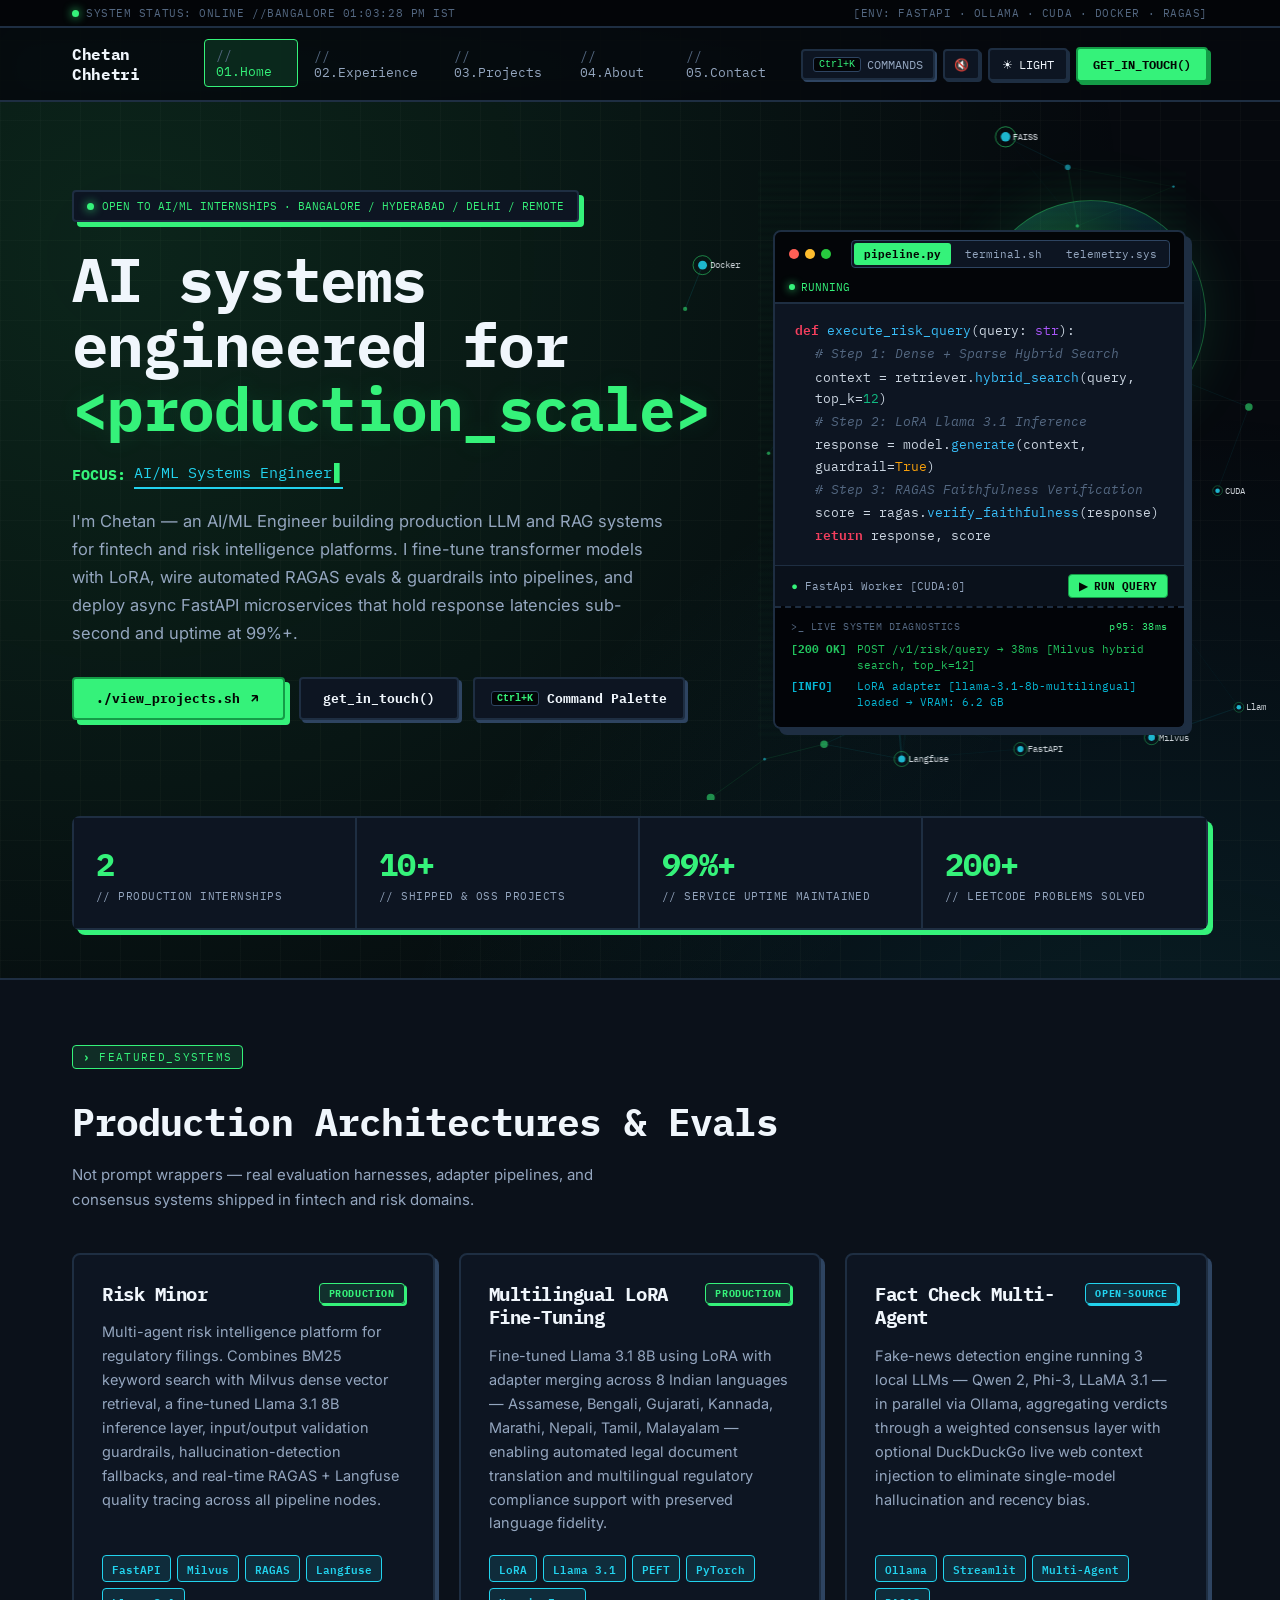
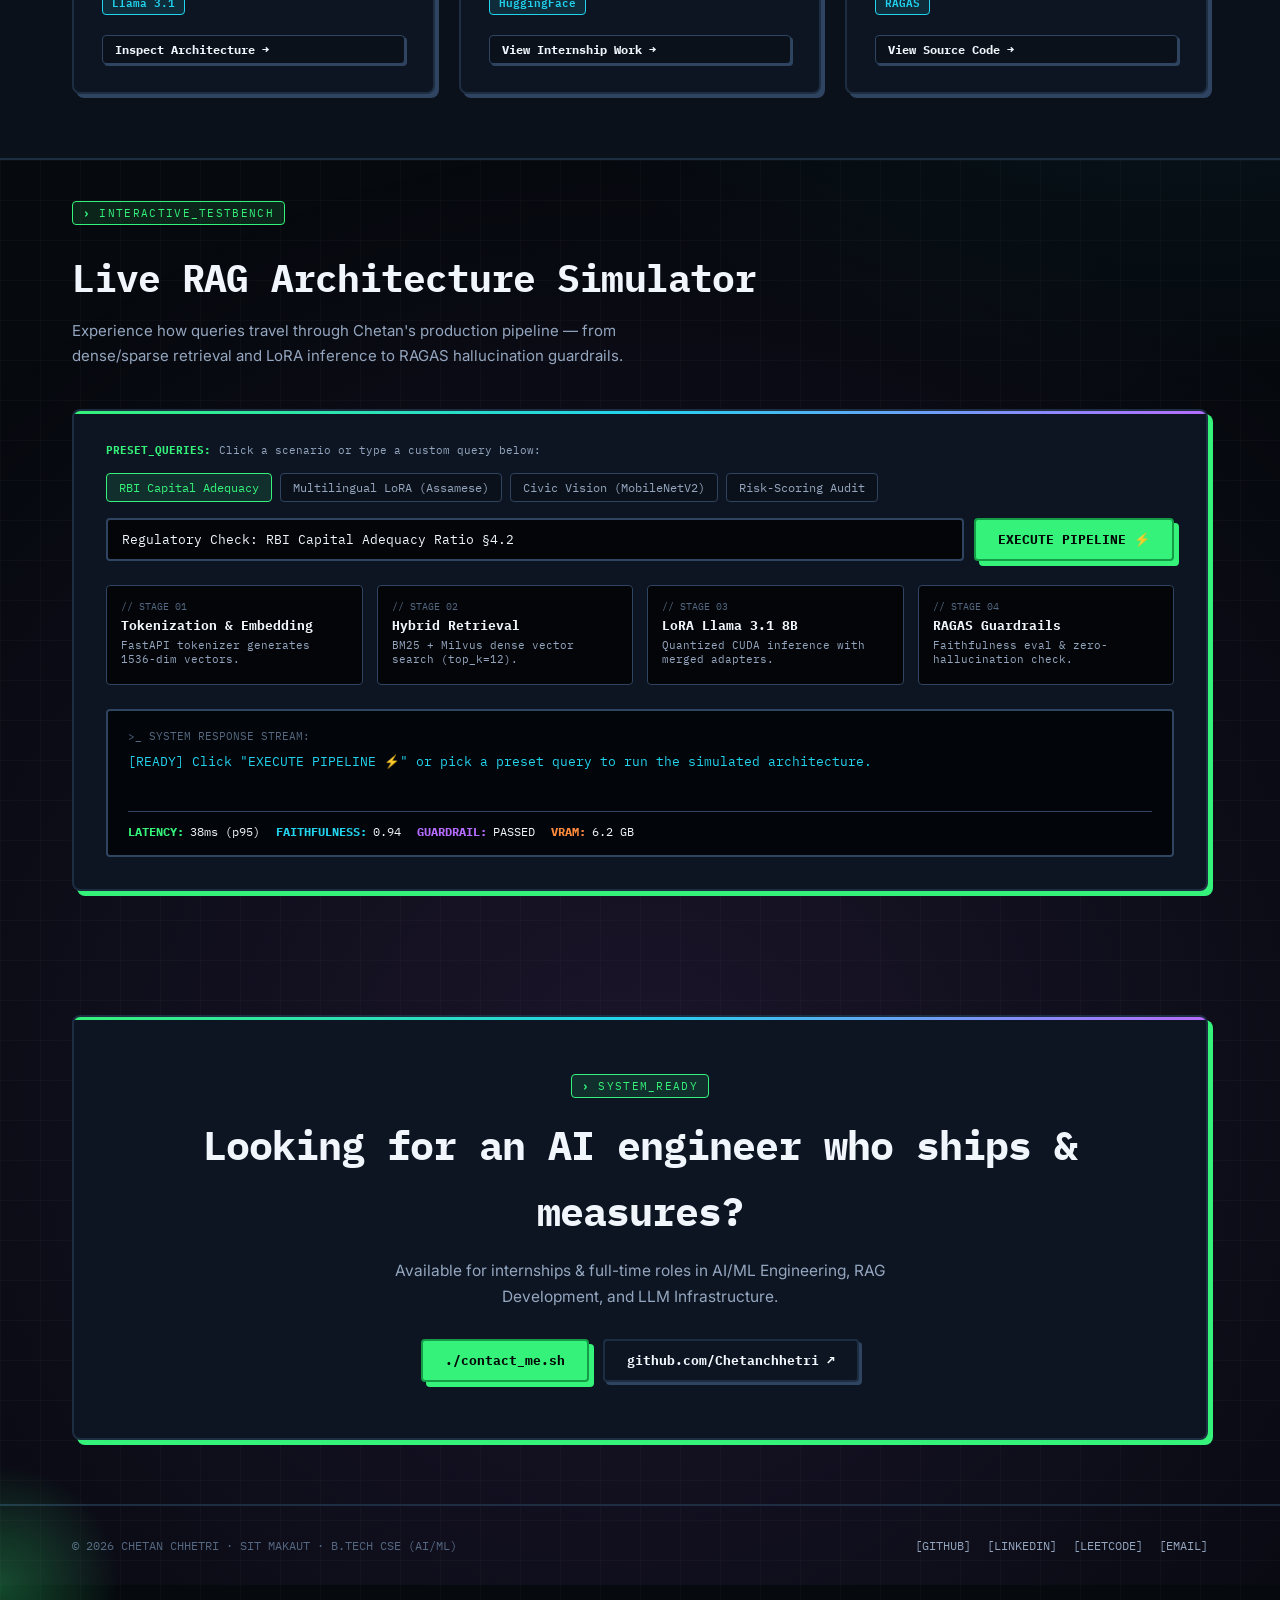
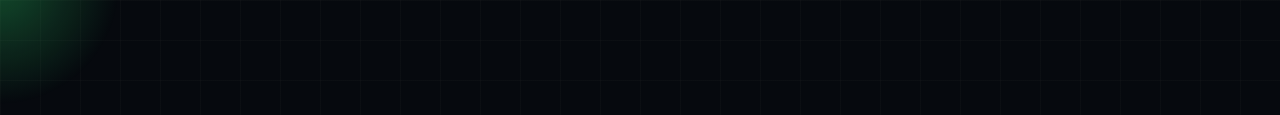
==== commit 34f70410: "Updated UI" ====
--- a/index.html
+++ b/index.html
@@ -18,14 +18,16 @@
 
 <div class="top-status-bar">
   <div class="wrap status-content">
-    <span><span class="pulse-dot"></span> SYSTEM STATUS: ONLINE // LOCATION: SILIGURI → BANGALORE</span>
-    <span class="status-right">[ENV: FASTAPI · OLLAMA · CUDA · DOCKER]</span>
+    <div class="status-left">
+      <span class="pulse-dot"></span> SYSTEM STATUS: ONLINE // <span class="live-ist-clock"> BANGALORE (IST)</span>
+    </div>
+    <span class="status-right">[ENV: FASTAPI · OLLAMA · CUDA · DOCKER · RAGAS]</span>
   </div>
 </div>
 
 <header class="site-header">
   <nav class="site-nav">
-    <a href="index.html" class="brand"><span class="mark">CC_</span>Chetan Chhetri</a>
+    <a href="index.html" class="brand">Chetan Chhetri</a>
     <div class="nav-links">
       <a href="index.html" class="active"><span class="cmd">//</span> 01.Home</a>
       <a href="experience.html"><span class="cmd">//</span> 02.Experience</a>
@@ -34,6 +36,8 @@
       <a href="contact.html"><span class="cmd">//</span> 05.Contact</a>
     </div>
     <div class="nav-right">
+      <button class="nav-cmd-btn" title="Search commands, projects, and actions"><kbd>Ctrl+K</kbd> <span>COMMANDS</span></button>
+      <button class="sound-toggle" title="Toggle audio feedback">🔇</button>
       <button class="theme-toggle" title="Toggle theme"><span class="ti">☀</span><span class="tl">LIGHT</span></button>
       <a class="nav-cta" href="contact.html">GET_IN_TOUCH()</a>
       <button class="nav-toggle" aria-label="Menu"><span></span><span></span><span></span></button>
@@ -45,34 +49,114 @@
   <div class="wrap">
     <section class="hero">
       <div class="hero-text">
-        <div class="hero-badge"><span class="dot"></span> OPEN TO AI/ML INTERNSHIPS · BANGALORE / HYDERABAD / REMOTE</div>
+        <div class="hero-badge"><span class="dot"></span> OPEN TO AI/ML INTERNSHIPS · BANGALORE / HYDERABAD / DELHI / REMOTE</div>
         <h1>AI systems engineered for <span class="grad-ink">&lt;production_scale&gt;</span></h1>
+        <div style="font-size: 14.5px; margin-bottom: 18px; color: var(--ink-soft); display: flex; align-items: center; gap: 8px; flex-wrap: wrap;">
+          <span style="color: var(--accent); font-family: var(--mono); font-weight: bold;">FOCUS:</span>
+          <span class="typewriter-role">AI/ML Systems Engineer</span>
+        </div>
         <p class="lede">I'm Chetan — an AI/ML Engineer building production LLM and RAG systems for fintech and risk intelligence platforms. I fine-tune transformer models with LoRA, wire automated RAGAS evals &amp; guardrails into pipelines, and deploy async FastAPI microservices that hold response latencies sub-second and uptime at 99%+.</p>
         <div class="hero-actions">
           <a class="btn btn-primary" href="projects.html">./view_projects.sh <svg width="13" height="13" viewBox="0 0 24 24" fill="none" stroke="currentColor" stroke-width="3"><path d="M7 17L17 7M17 7H7M17 7V17"/></svg></a>
           <a class="btn btn-outline" href="contact.html">get_in_touch()</a>
-        </div>
-      </div>
-
-      <div class="terminal-card">
-        <div class="terminal-header">
-          <div class="term-dots"><span class="t-red"></span><span class="t-yellow"></span><span class="t-green"></span></div>
-          <span class="term-title">risk_minor_pipeline_v2.1.py</span>
-          <span class="live"><span class="ld"></span>RUNNING</span>
-        </div>
-        <div class="terminal-body">
-          <div class="code-line"><span class="c-keyword">def</span> <span class="c-func">execute_risk_query</span>(query: <span class="c-type">str</span>):</div>
-          <div class="code-line indent"><span class="c-comment"># Step 1: Dense + Sparse Hybrid Search</span></div>
-          <div class="code-line indent">context = retriever.<span class="c-func">hybrid_search</span>(query, top_k=<span class="c-num">12</span>)</div>
-          <div class="code-line indent"><span class="c-comment"># Step 2: LoRA-Fine-Tuned Llama 3.1 Inference</span></div>
-          <div class="code-line indent">response = model.<span class="c-func">generate</span>(context, guardrail=<span class="c-val">True</span>)</div>
-          <div class="code-line indent"><span class="c-comment"># Step 3: RAGAS Faithfulness & Hallucination Check</span></div>
-          <div class="code-line indent">score = ragas.<span class="c-func">verify_faithfulness</span>(response)</div>
-          <div class="code-line indent"><span class="c-keyword">return</span> response, score</div>
-        </div>
-        <div class="trace-console">
-          <div class="console-head">&gt;_ LIVE SYSTEM DIAGNOSTICS</div>
-          <div id="console-output"></div>
+          <button class="btn btn-outline nav-cmd-btn" style="padding: 11px 16px;"><kbd>Ctrl+K</kbd> Command Palette</button>
+        </div>
+      </div>
+
+      <div class="hero-3d">
+        <canvas id="neural-canvas" aria-hidden="true"></canvas>
+        <div class="holo-orb" aria-hidden="true"></div>
+        <div class="scanline" aria-hidden="true"></div>
+        
+        <div class="terminal-card">
+          <div class="terminal-header">
+            <div class="term-dots"><span class="t-red"></span><span class="t-yellow"></span><span class="t-green"></span></div>
+            <div class="term-tabs">
+              <button class="term-tab active" data-tab="tab-code">pipeline.py</button>
+              <button class="term-tab" data-tab="tab-cli">terminal.sh</button>
+              <button class="term-tab" data-tab="tab-telemetry">telemetry.sys</button>
+            </div>
+            <span class="live"><span class="ld"></span>RUNNING</span>
+          </div>
+
+          <!-- Panel 1: Code & Interactive Simulator -->
+          <div id="tab-code" class="terminal-panel active">
+            <div class="terminal-body">
+              <div class="code-line"><span class="c-keyword">def</span> <span class="c-func">execute_risk_query</span>(query: <span class="c-type">str</span>):</div>
+              <div class="code-line indent"><span class="c-comment"># Step 1: Dense + Sparse Hybrid Search</span></div>
+              <div class="code-line indent">context = retriever.<span class="c-func">hybrid_search</span>(query, top_k=<span class="c-num">12</span>)</div>
+              <div class="code-line indent"><span class="c-comment"># Step 2: LoRA Llama 3.1 Inference</span></div>
+              <div class="code-line indent">response = model.<span class="c-func">generate</span>(context, guardrail=<span class="c-val">True</span>)</div>
+              <div class="code-line indent"><span class="c-comment"># Step 3: RAGAS Faithfulness Verification</span></div>
+              <div class="code-line indent">score = ragas.<span class="c-func">verify_faithfulness</span>(response)</div>
+              <div class="code-line indent"><span class="c-keyword">return</span> response, score</div>
+            </div>
+            <div class="term-run-bar">
+              <span style="color:var(--ink-soft);"><span style="color:var(--accent);">●</span> FastApi Worker [CUDA:0]</span>
+              <button class="run-sim-btn" id="run-code-sim">▶ RUN QUERY</button>
+            </div>
+            <div class="trace-console">
+              <div class="console-head">
+                <span>&gt;_ LIVE SYSTEM DIAGNOSTICS</span>
+                <span style="color:var(--accent);">p95: 38ms</span>
+              </div>
+              <div id="console-output"></div>
+            </div>
+          </div>
+
+          <!-- Panel 2: Interactive CLI -->
+          <div id="tab-cli" class="terminal-panel">
+            <div class="cli-container">
+              <div class="cli-chips">
+                <span class="cli-chip" data-cmd="skills">skills</span>
+                <span class="cli-chip" data-cmd="projects">projects</span>
+                <span class="cli-chip" data-cmd="eval">eval</span>
+                <span class="cli-chip" data-cmd="bio">bio</span>
+                <span class="cli-chip" data-cmd="contact">contact</span>
+                <span class="cli-chip" data-cmd="clear">clear</span>
+              </div>
+              <div class="cli-logs" id="cli-term-logs">
+                <div class="cli-out-row" style="color:var(--ink-soft);">Type a command or click a chip above (e.g. 'skills', 'eval', 'projects').</div>
+              </div>
+              <div class="cli-input-line">
+                <span class="cli-prompt">chetan@sys:~$</span>
+                <input type="text" id="cli-term-input" class="cli-input" placeholder="type 'help' or any command..." autocomplete="off" spellcheck="false">
+              </div>
+            </div>
+          </div>
+
+          <!-- Panel 3: Live Telemetry Gauges -->
+          <div id="tab-telemetry" class="terminal-panel">
+            <div class="telemetry-container">
+              <div class="telemetry-grid">
+                <div class="tel-card">
+                  <div class="tel-label"><span>VRAM Allocation</span><span>CUDA 12.4</span></div>
+                  <div class="tel-value" id="tel-vram-val">6.2 / 8.0 GB</div>
+                  <div class="tel-bar-wrap"><div class="tel-bar" style="width: 77%;"></div></div>
+                </div>
+                <div class="tel-card">
+                  <div class="tel-label"><span>Generation Speed</span><span>LoRA 8B</span></div>
+                  <div class="tel-value" id="tel-tok-val">78 tok/s</div>
+                  <div class="tel-bar-wrap"><div class="tel-bar cyan" style="width: 82%;"></div></div>
+                </div>
+                <div class="tel-card">
+                  <div class="tel-label"><span>RAGAS Faithfulness</span><span>Min: 0.85</span></div>
+                  <div class="tel-value" style="color:var(--cyan);">0.94</div>
+                  <div class="tel-bar-wrap"><div class="tel-bar cyan" style="width: 94%;"></div></div>
+                </div>
+                <div class="tel-card">
+                  <div class="tel-label"><span>p95 API Latency</span><span>Sub-second</span></div>
+                  <div class="tel-value" id="tel-lat-val" style="color:var(--accent);">38ms</div>
+                  <div class="tel-bar-wrap"><div class="tel-bar" style="width: 35%;"></div></div>
+                </div>
+              </div>
+              <div style="font: 11px var(--mono); color: var(--ink-soft); background: rgba(255,255,255,0.02); padding: 8px 12px; border: 1px solid var(--line-soft); border-radius: var(--radius-sm); display: flex; justify-content: space-between;">
+                <span>UPTIME: 99.7%</span>
+                <span style="color:var(--accent);">CONTAINER: ACTIVE [risk-minor-api:v2.1]</span>
+              </div>
+            </div>
+          </div>
+
         </div>
       </div>
     </section>
@@ -133,6 +217,74 @@
       </div>
     </div>
   </section>
+
+  <div class="wrap">
+    <section class="rag-sim-section">
+      <div class="section-head">
+        <div class="eyebrow">INTERACTIVE_TESTBENCH</div>
+        <h2>Live RAG Architecture Simulator</h2>
+        <p>Experience how queries travel through Chetan's production pipeline — from dense/sparse retrieval and LoRA inference to RAGAS hallucination guardrails.</p>
+      </div>
+
+      <div class="rag-sim-box">
+        <div class="sim-controls">
+          <div style="font: 11px var(--mono); color: var(--ink-soft); display: flex; align-items: center; gap: 8px;">
+            <span style="color:var(--accent); font-weight:bold;">PRESET_QUERIES:</span>
+            <span>Click a scenario or type a custom query below:</span>
+          </div>
+          <div class="sim-query-chips">
+            <button class="sim-query-chip active" data-query="Regulatory Check: RBI Capital Adequacy Ratio §4.2">RBI Capital Adequacy</button>
+            <button class="sim-query-chip" data-query="Multilingual LoRA: Legal Contract Clause translation Assamese → English">Multilingual LoRA (Assamese)</button>
+            <button class="sim-query-chip" data-query="Civic Hazard: MobileNetV2 Pothole Severity & Routing">Civic Vision (MobileNetV2)</button>
+            <button class="sim-query-chip" data-query="Financial Audit: Anomaly Detection on Loan Scoring Dataset">Risk-Scoring Audit</button>
+          </div>
+
+          <div class="sim-input-row">
+            <input type="text" id="rag-sim-query" class="sim-input" value="Regulatory Check: RBI Capital Adequacy Ratio §4.2">
+            <button class="btn btn-primary" id="run-rag-sim">EXECUTE PIPELINE ⚡</button>
+          </div>
+        </div>
+
+        <!-- 4 Sequential Stages -->
+        <div class="sim-stages-grid">
+          <div class="sim-stage" id="stage-1">
+            <div class="sim-stage-num">// STAGE 01</div>
+            <div class="sim-stage-title">Tokenization &amp; Embedding</div>
+            <div class="sim-stage-detail">FastAPI tokenizer generates 1536-dim vectors.</div>
+          </div>
+          <div class="sim-stage" id="stage-2">
+            <div class="sim-stage-num">// STAGE 02</div>
+            <div class="sim-stage-title">Hybrid Retrieval</div>
+            <div class="sim-stage-detail">BM25 + Milvus dense vector search (top_k=12).</div>
+          </div>
+          <div class="sim-stage" id="stage-3">
+            <div class="sim-stage-num">// STAGE 03</div>
+            <div class="sim-stage-title">LoRA Llama 3.1 8B</div>
+            <div class="sim-stage-detail">Quantized CUDA inference with merged adapters.</div>
+          </div>
+          <div class="sim-stage" id="stage-4">
+            <div class="sim-stage-num">// STAGE 04</div>
+            <div class="sim-stage-title">RAGAS Guardrails</div>
+            <div class="sim-stage-detail">Faithfulness eval &amp; zero-hallucination check.</div>
+          </div>
+        </div>
+
+        <!-- Live Output Terminal -->
+        <div class="sim-output-box">
+          <div style="font-size: 11px; color: var(--ink-faint); margin-bottom: 6px;">&gt;_ SYSTEM RESPONSE STREAM:</div>
+          <div id="rag-sim-output-text" style="color: var(--cyan); min-height: 48px;">
+            [READY] Click "EXECUTE PIPELINE ⚡" or pick a preset query to run the simulated architecture.
+          </div>
+          <div class="sim-metrics-row">
+            <span class="sim-metric-tag"><b style="color:var(--accent);">LATENCY:</b> 38ms (p95)</span>
+            <span class="sim-metric-tag"><b style="color:var(--cyan);">FAITHFULNESS:</b> 0.94</span>
+            <span class="sim-metric-tag"><b style="color:var(--purple);">GUARDRAIL:</b> PASSED</span>
+            <span class="sim-metric-tag"><b style="color:var(--signal);">VRAM:</b> 6.2 GB</span>
+          </div>
+        </div>
+      </div>
+    </section>
+  </div>
 
   <div class="wrap">
     <section>
@@ -161,6 +313,39 @@
   </div>
 </footer>
 
+<!-- Global Command Palette Modal (Ctrl+K) -->
+<div class="cmd-palette-backdrop">
+  <div class="cmd-palette">
+    <div class="cmd-search-header">
+      <span style="color:var(--accent);font-weight:900;">›</span>
+      <input type="text" class="cmd-search-input" placeholder="Type a command or jump to project..." autocomplete="off">
+      <span class="cmd-kbd-badge">ESC to close</span>
+    </div>
+    <div class="cmd-results">
+      <div class="cmd-group-title">Navigation</div>
+      <div class="cmd-item" data-href="index.html"><div class="cmd-item-label"><span>🏠</span> 01. Home Overview</div><span class="cmd-item-tag">Page</span></div>
+      <div class="cmd-item" data-href="experience.html"><div class="cmd-item-label"><span>💼</span> 02. Experience &amp; Internships</div><span class="cmd-item-tag">Page</span></div>
+      <div class="cmd-item" data-href="projects.html"><div class="cmd-item-label"><span>🚀</span> 03. Projects (12 Systems)</div><span class="cmd-item-tag">Page</span></div>
+      <div class="cmd-item" data-href="about.html"><div class="cmd-item-label"><span>👤</span> 04. About &amp; Tech Stack</div><span class="cmd-item-tag">Page</span></div>
+      <div class="cmd-item" data-href="contact.html"><div class="cmd-item-label"><span>✉️</span> 05. Contact &amp; IDE Shell</div><span class="cmd-item-tag">Page</span></div>
+
+      <div class="cmd-group-title">Featured Systems</div>
+      <div class="cmd-item" data-href="projects.html#risk-minor"><div class="cmd-item-label"><span>⚡</span> Risk Minor (Milvus + LoRA Llama 3.1)</div><span class="cmd-item-tag">RAG</span></div>
+      <div class="cmd-item" data-href="projects.html#astraroute"><div class="cmd-item-label"><span>🗺️</span> AstraRoute Navigation Engine (OSRM + Scrapling)</div><span class="cmd-item-tag">Infra</span></div>
+      <div class="cmd-item" data-href="projects.html#blur-detector"><div class="cmd-item-label"><span>👁️</span> AI Blur &amp; Quality Detector (OpenCV API)</div><span class="cmd-item-tag">Vision</span></div>
+      <div class="cmd-item" data-href="projects.html#airbus-fcom"><div class="cmd-item-label"><span>✈️</span> Airbus FCOM Precision QA Engine</div><span class="cmd-item-tag">RAG</span></div>
+
+      <div class="cmd-group-title">Quick Actions</div>
+      <div class="cmd-item" data-action="theme"><div class="cmd-item-label"><span>◐</span> Toggle Theme (Dark / Light)</div><span class="cmd-item-tag">Action</span></div>
+      <div class="cmd-item" data-action="copy-email"><div class="cmd-item-label"><span>📋</span> Copy Email (chhetrichetan45@gmail.com)</div><span class="cmd-item-tag">Clipboard</span></div>
+      <div class="cmd-item" data-action="audio"><div class="cmd-item-label"><span>🔊</span> Toggle Audio FX Sounds</div><span class="cmd-item-tag">Setting</span></div>
+    </div>
+  </div>
+</div>
+
+<!-- Back to Top Button -->
+<button class="back-to-top" title="Scroll back to top" aria-label="Back to top">▲</button>
+
 <script src="script.js"></script>
 </body>
 </html>
--- a/styles.css
+++ b/styles.css
@@ -1,543 +1,355 @@
 /* ============================================================
-   CHETAN CHHETRI PORTFOLIO — DARK NEUBRUTALISM + LIGHT THEME
+   CHETAN CHHETRI PORTFOLIO v2
+   AI SYSTEMS / 3D / MOTION / NEUBRUTALISM
    ============================================================ */
 
-/* ---- DARK (default) ---- */
-:root {
-  --bg: #080C14;
-  --bg-alt: #0D1322;
-  --bg-deep: #030509;
-  --panel: #101928;
-  --panel-border: #1E2D45;
-
-  --ink: #F0F4FC;
-  --ink-soft: #8CA0BC;
-  --ink-faint: #4A5E78;
-
-  --line: #1E2D45;
-  --line-soft: #2E4060;
-
-  /* Neubrutalist accent palette */
-  --accent: #22C55E;
-  --accent-soft: rgba(34,197,94,0.10);
-  --accent-hard: #18A34A;
-  --cyan: #06B6D4;
-  --cyan-soft: rgba(6,182,212,0.10);
-  --purple: #A855F7;
-  --signal: #F97316;
-
-  /* Neubrutalism specifics */
-  --nb-shadow: 4px 4px 0px #22C55E;
-  --nb-shadow-hover: 6px 6px 0px #22C55E;
-  --nb-shadow-cyan: 4px 4px 0px #06B6D4;
-  --nb-shadow-purple: 4px 4px 0px #A855F7;
-  --nb-border: 2px solid var(--panel-border);
-  --nb-border-accent: 2px solid var(--accent);
-
-  --display: 'IBM Plex Mono', monospace;
-  --body: 'Inter', sans-serif;
-  --mono: 'IBM Plex Mono', monospace;
-
-  --radius: 6px;
-  --radius-sm: 3px;
-  --maxw: 1180px;
-}
-
-/* ---- LIGHT THEME ---- */
-[data-theme="light"] {
-  --bg: #F5F0E8;
-  --bg-alt: #EDE8DE;
-  --bg-deep: #DDD8CE;
-  --panel: #FEFCF8;
-  --panel-border: #1A1A1A;
-
-  --ink: #0F0F0F;
-  --ink-soft: #3A3A3A;
-  --ink-faint: #6B6B6B;
-
-  --line: #1A1A1A;
-  --line-soft: #3A3A3A;
-
-  --accent: #1A6E3C;
-  --accent-soft: rgba(26,110,60,0.10);
-  --accent-hard: #145530;
-  --cyan: #0E6B82;
-  --cyan-soft: rgba(14,107,130,0.10);
-  --purple: #6B21A8;
-  --signal: #C2410C;
-
-  --nb-shadow: 4px 4px 0px #1A1A1A;
-  --nb-shadow-hover: 6px 6px 0px #1A1A1A;
-  --nb-shadow-cyan: 4px 4px 0px #0E6B82;
-  --nb-shadow-purple: 4px 4px 0px #6B21A8;
-  --nb-border: 2px solid #1A1A1A;
-  --nb-border-accent: 2px solid var(--accent);
-}
-
-* { box-sizing: border-box; margin: 0; padding: 0; }
-html { scroll-behavior: smooth; }
-
-body {
-  background: var(--bg);
-  color: var(--ink);
-  font-family: var(--body);
-  font-size: 15px;
-  line-height: 1.65;
-  -webkit-font-smoothing: antialiased;
-  background-image:
-    linear-gradient(to right, rgba(128,128,128,0.04) 1px, transparent 1px),
-    linear-gradient(to bottom, rgba(128,128,128,0.04) 1px, transparent 1px);
-  background-size: 40px 40px;
-  opacity: 1;
-  transition: background-color 0.3s ease, color 0.3s ease;
-}
-
-@keyframes pageIn {
-  from { opacity: 0; transform: translateY(5px); }
-  to   { opacity: 1; transform: translateY(0); }
-}
-
-a { color: inherit; text-decoration: none; }
-::selection { background: var(--accent); color: #fff; }
-
-.wrap { max-width: var(--maxw); margin: 0 auto; padding: 0 32px; }
-
-/* ============ THEME TOGGLE ============ */
-.theme-toggle {
-  background: var(--panel);
-  border: var(--nb-border);
-  color: var(--ink);
-  font-family: var(--mono);
-  font-size: 12px;
-  padding: 7px 13px;
-  cursor: pointer;
-  border-radius: var(--radius-sm);
-  transition: box-shadow .15s ease, transform .15s ease;
-  display: flex;
-  align-items: center;
-  gap: 6px;
-  box-shadow: 2px 2px 0px var(--panel-border);
-  white-space: nowrap;
-}
-.theme-toggle:hover {
-  box-shadow: 3px 3px 0px var(--accent);
-  transform: translate(-1px, -1px);
-}
-.theme-toggle .ti { font-size: 15px; }
-
-/* ============ TOP STATUS BAR ============ */
-.top-status-bar {
-  background: var(--bg-deep);
-  border-bottom: 2px solid var(--line);
-  font-family: var(--mono);
-  font-size: 11px;
-  color: var(--ink-faint);
-  padding: 5px 0;
-  letter-spacing: 0.05em;
-}
-.status-content { display: flex; justify-content: space-between; align-items: center; }
-
-.pulse-dot {
-  display: inline-block; width: 6px; height: 6px; border-radius: 50%;
-  background: var(--accent); box-shadow: 0 0 8px var(--accent);
-  margin-right: 6px; animation: pulse 2s infinite;
-}
-@keyframes pulse { 0%,100% { opacity: 1; } 50% { opacity: 0.3; } }
-
-/* ============ NAV ============ */
-header.site-header {
-  position: sticky; top: 0; z-index: 60;
-  background: rgba(8,12,20,0.93);
-  backdrop-filter: blur(16px);
-  border-bottom: 2px solid var(--line);
-  transition: background 0.3s ease;
-}
-[data-theme="light"] header.site-header {
-  background: rgba(245,240,232,0.95);
-}
-
-nav.site-nav {
-  max-width: var(--maxw); margin: 0 auto; padding: 12px 32px;
-  display: flex; align-items: center; justify-content: space-between; gap: 12px;
-}
-.brand {
-  font-family: var(--mono); font-weight: 700; font-size: 16px; color: var(--ink);
-  display: flex; align-items: center; gap: 4px; flex-shrink: 0;
-}
-.brand .mark { color: var(--accent); }
-
-.nav-links { display: flex; align-items: center; gap: 4px; }
-.nav-links a {
-  font-family: var(--mono); font-size: 12.5px; color: var(--ink-soft);
-  padding: 6px 11px; border-radius: var(--radius-sm); border: 1px solid transparent;
-  transition: all .15s ease;
-}
-.nav-links a .cmd { color: var(--ink-faint); margin-right: 3px; }
-.nav-links a:hover, .nav-links a.active {
-  color: var(--accent); background: var(--accent-soft); border-color: var(--accent);
-}
-
-.nav-right { display: flex; align-items: center; gap: 10px; }
-
-.nav-cta {
-  font-family: var(--mono); font-size: 12px; font-weight: 700; color: #fff !important;
-  background: var(--accent); padding: 8px 16px; border-radius: var(--radius-sm);
-  border: var(--nb-border-accent);
-  box-shadow: 3px 3px 0px var(--accent-hard);
-  transition: all .18s ease; white-space: nowrap;
-}
-[data-theme="light"] .nav-cta { color: #fff !important; }
-.nav-cta:hover {
-  box-shadow: 5px 5px 0px var(--accent-hard);
-  transform: translate(-2px,-2px);
-}
-
-.nav-toggle { display: none; background: none; border: var(--nb-border); cursor: pointer; padding: 6px 8px; border-radius: var(--radius-sm); }
-.nav-toggle span { display: block; width: 20px; height: 2px; background: var(--ink); margin: 4px 0; }
-
-/* ============ TYPOGRAPHY ============ */
-.eyebrow {
-  font-family: var(--mono); font-size: 11px; text-transform: uppercase; letter-spacing: 0.12em;
-  color: var(--accent); margin-bottom: 14px; display: inline-flex; align-items: center; gap: 8px;
-  background: var(--accent-soft); border: 1px solid var(--accent); padding: 3px 10px;
-  border-radius: var(--radius-sm);
-}
-.eyebrow::before { content: '›'; color: var(--accent); font-weight: bold; }
-
-h1, h2, h3, h4 { font-family: var(--display); font-weight: 700; color: var(--ink); letter-spacing: -0.02em; }
-.page-header { padding: 56px 0 44px; border-bottom: 2px solid var(--line); }
-.page-header h1 { font-size: clamp(2.1rem,4vw,3.1rem); margin-bottom: 14px; line-height: 1.1; }
-.page-header p { color: var(--ink-soft); font-size: 16px; max-width: 66ch; }
-
-section { padding: 64px 0; }
-section.alt {
-  background: var(--bg-alt);
-  border-top: 2px solid var(--line);
-  border-bottom: 2px solid var(--line);
-}
-.section-head { margin-bottom: 44px; }
-.section-head h2 { font-size: clamp(1.7rem,3vw,2.3rem); margin-bottom: 10px; margin-top: 8px; }
-.section-head p { color: var(--ink-soft); max-width: 62ch; font-size: 15px; }
-
-.grad-ink { color: var(--accent); font-style: normal; }
-
-/* ============ NEUBRUTALIST BUTTONS ============ */
-.btn {
-  display: inline-flex; align-items: center; gap: 8px; font-family: var(--mono); font-size: 13px;
-  font-weight: 700; padding: 11px 22px; border-radius: var(--radius-sm); transition: all .15s ease;
-  border: var(--nb-border); cursor: pointer;
-}
-.btn-primary {
-  background: var(--accent); color: #fff;
-  box-shadow: var(--nb-shadow);
-  border-color: var(--accent-hard);
-}
-[data-theme="light"] .btn-primary { color: #fff; }
-.btn-primary:hover {
-  box-shadow: var(--nb-shadow-hover);
-  transform: translate(-2px,-2px);
-}
-.btn-outline {
-  border-color: var(--line-soft); color: var(--ink); background: var(--panel);
-  box-shadow: 3px 3px 0px var(--line-soft);
-}
-.btn-outline:hover {
-  border-color: var(--accent); color: var(--accent);
-  box-shadow: 4px 4px 0px var(--accent);
-  transform: translate(-1px,-1px);
-}
-
-/* ============ HERO ============ */
-.hero { display: grid; grid-template-columns: 1.15fr 0.85fr; gap: 44px; align-items: center; padding: 72px 0 56px; }
-
-.hero-badge {
-  display: inline-flex; align-items: center; gap: 8px; font-family: var(--mono); font-size: 11px;
-  color: var(--accent); background: var(--panel);
-  border: var(--nb-border); box-shadow: var(--nb-shadow);
-  padding: 6px 12px; border-radius: var(--radius-sm); margin-bottom: 24px;
-}
-.hero-badge .dot { width: 6px; height: 6px; border-radius: 50%; background: var(--accent); box-shadow: 0 0 8px var(--accent); }
-
-.hero h1 { font-size: clamp(2.4rem,4.8vw,3.6rem); line-height: 1.08; margin-bottom: 20px; }
-.hero p.lede { color: var(--ink-soft); font-size: 16.5px; margin-bottom: 32px; max-width: 56ch; }
-.hero-actions { display: flex; gap: 14px; flex-wrap: wrap; }
-
-/* ============ TERMINAL CARD (Neubrutalist) ============ */
-.terminal-card {
-  background: var(--panel);
-  border: var(--nb-border);
-  box-shadow: var(--nb-shadow);
-  border-radius: var(--radius);
-  overflow: hidden;
-  transition: box-shadow .18s ease, transform .18s ease;
-}
-.terminal-card:hover {
-  box-shadow: var(--nb-shadow-hover);
-  transform: translate(-2px,-2px);
-}
-
-.terminal-header {
-  background: var(--bg-deep); border-bottom: 2px solid var(--line);
-  padding: 10px 14px; display: flex; align-items: center; gap: 10px;
-}
-.term-dots { display: flex; gap: 5px; }
-.term-dots span { width: 10px; height: 10px; border-radius: 50%; }
-.t-red { background: #FF5F56; }
-.t-yellow { background: #FFBD2E; }
-.t-green { background: #27C93F; }
-.term-title { font-family: var(--mono); font-size: 12px; color: var(--ink-soft); margin: 0 auto; }
-.terminal-header .live { color: var(--accent); display: flex; align-items: center; gap: 5px; font-family: var(--mono); font-size: 11px; }
-.terminal-header .live .ld { width: 5px; height: 5px; border-radius: 50%; background: var(--accent); animation: pulse 2s infinite; }
-
-.terminal-body { padding: 18px 20px; font-family: var(--mono); font-size: 12.5px; color: #CBD5E1; line-height: 1.7; }
-[data-theme="light"] .terminal-body { color: #2D3748; }
-.code-line { margin-bottom: 2px; }
-.indent { padding-left: 20px; }
-.c-keyword { color: #F43F5E; }
-.c-func { color: #38BDF8; }
-[data-theme="light"] .c-func { color: #0E6B82; }
-.c-type { color: #A855F7; }
-.c-val { color: #F59E0B; }
-.c-num { color: #10B981; }
-.c-comment { color: var(--ink-faint); font-style: italic; }
-
-.trace-console {
-  background: #000; border-top: 2px dashed var(--line); padding: 12px 16px;
-  font-family: var(--mono); font-size: 11px; min-height: 100px;
-}
-[data-theme="light"] .trace-console { background: #1a1a2e; }
-.console-head { color: var(--ink-faint); margin-bottom: 8px; font-size: 10px; letter-spacing: 0.05em; }
-.tline { margin-bottom: 4px; font-size: 11px; display: flex; gap: 8px; }
-.tline.ok { color: #22C55E; }
-.tline.info { color: #06B6D4; }
-.tline.warn { color: #F97316; }
-
-/* ============ STATS ROW ============ */
-.stats-section { padding: 20px 0 48px; }
-.stats-row {
-  display: grid; grid-template-columns: repeat(4,1fr);
-  border: var(--nb-border); border-radius: var(--radius);
-  background: var(--panel);
-  box-shadow: var(--nb-shadow);
-}
-.stat { padding: 24px 20px; border-right: 2px solid var(--line); }
-.stat:last-child { border-right: none; }
-.stat .num { font-family: var(--display); font-size: 30px; font-weight: 700; color: var(--accent); margin-bottom: 4px; }
-.stat .lbl { font-family: var(--mono); font-size: 11px; color: var(--ink-soft); }
-
-/* ============ FEATURE/PROJECT CARDS (Neubrutalist) ============ */
-.feature-grid { display: grid; grid-template-columns: repeat(3,1fr); gap: 24px; }
-.proj-grid { display: grid; grid-template-columns: repeat(2,1fr); gap: 24px; }
-
-.card {
-  background: var(--panel);
-  border: var(--nb-border);
-  border-radius: var(--radius);
-  padding: 28px;
-  display: flex; flex-direction: column;
-  transition: box-shadow .18s ease, transform .18s ease;
-  box-shadow: 4px 4px 0px var(--line-soft);
-}
-.card:hover {
-  box-shadow: 7px 7px 0px var(--accent);
-  transform: translate(-3px,-3px);
-  border-color: var(--accent);
-}
-.card-top { display: flex; justify-content: space-between; align-items: flex-start; gap: 10px; margin-bottom: 14px; }
-.card h3 { font-size: 18px; }
-
-.badge {
-  font-family: var(--mono); font-size: 10px; padding: 3px 9px; border-radius: var(--radius-sm);
-  letter-spacing: 0.06em; text-transform: uppercase; white-space: nowrap; font-weight: 700;
-  border: 1px solid;
-}
-.badge.prod { background: var(--accent-soft); color: var(--accent); border-color: var(--accent); }
-.badge.oss { background: var(--cyan-soft); color: var(--cyan); border-color: var(--cyan); }
-.badge.research { background: rgba(249,115,22,0.10); color: var(--signal); border-color: var(--signal); }
-
-.card p { color: var(--ink-soft); font-size: 14.5px; margin-bottom: 20px; flex-grow: 1; line-height: 1.65; }
-
-/* Project detail sections */
-.proj-details { margin-bottom: 18px; }
-.proj-details h4 {
-  font-family: var(--mono); font-size: 11.5px; color: var(--cyan); text-transform: uppercase;
-  letter-spacing: 0.08em; margin-bottom: 8px; border-bottom: 1px solid var(--line); padding-bottom: 5px;
-}
-.proj-details ul { list-style: none; }
-.proj-details li {
-  position: relative; padding-left: 16px; margin-bottom: 7px;
-  color: var(--ink-soft); font-size: 13.5px; line-height: 1.55;
-}
-.proj-details li::before { content: '›'; position: absolute; left: 0; color: var(--accent); font-family: var(--mono); font-weight: bold; }
-.proj-details li b { color: var(--ink); }
-
-.chip-row { display: flex; flex-wrap: wrap; gap: 6px; margin-bottom: 20px; }
-.chip {
-  font-family: var(--mono); font-size: 11px; color: var(--cyan); background: var(--cyan-soft);
-  border: 1px solid var(--cyan); padding: 3px 9px; border-radius: var(--radius-sm); font-weight: 600;
-}
-[data-theme="light"] .chip { border-color: var(--cyan); }
-
-.card-link {
-  font-family: var(--mono); font-size: 12px; color: var(--ink); font-weight: 700;
-  display: inline-flex; align-items: center; gap: 5px;
-  border: 1px solid var(--line-soft); padding: 6px 12px; border-radius: var(--radius-sm);
-  background: var(--bg-alt); box-shadow: 2px 2px 0px var(--line-soft);
-  transition: all .15s ease; align-self: flex-start;
-}
-.card-link:hover {
-  color: var(--accent); border-color: var(--accent);
-  box-shadow: 3px 3px 0px var(--accent);
-  transform: translate(-1px,-1px);
-}
-
-/* ============ TIMELINE ============ */
-.timeline { position: relative; }
-.tl-item {
-  display: grid; grid-template-columns: 200px 1fr; gap: 36px;
-  padding: 40px 0; border-top: 2px solid var(--line);
-}
-.tl-item:first-child { border-top: none; padding-top: 0; }
-.tl-meta { font-family: var(--mono); font-size: 12.5px; color: var(--ink-faint); }
-.tl-meta .period { color: var(--accent); font-weight: 700; margin-bottom: 5px; }
-.tl-meta .loc { color: var(--ink-soft); margin-bottom: 10px; }
-.tl-tag {
-  display: inline-flex; align-items: center; gap: 6px; font-family: var(--mono); font-size: 10.5px;
-  color: var(--accent); background: var(--accent-soft); padding: 4px 9px; border-radius: var(--radius-sm);
-  border: 1px solid var(--accent);
-}
-.tl-tag .dot { width: 5px; height: 5px; border-radius: 50%; background: var(--accent); animation: pulse 2s infinite; }
-.tl-body h3 { font-size: 21px; margin-bottom: 5px; }
-.tl-body .company { color: var(--cyan); font-family: var(--mono); font-size: 13.5px; margin-bottom: 18px; font-weight: 600; }
-.tl-body ul { list-style: none; }
-.tl-body li { position: relative; padding-left: 22px; margin-bottom: 12px; color: var(--ink-soft); font-size: 14.5px; line-height: 1.6; }
-.tl-body li::before { content: '>_'; position: absolute; left: 0; color: var(--accent); font-family: var(--mono); font-weight: bold; font-size: 11px; top: 4px; }
-.tl-body li b { color: var(--ink); }
-
-/* ============ SKILL PANELS ============ */
-.skill-grid { display: grid; grid-template-columns: repeat(2,1fr); gap: 20px; }
-.skill-panel {
-  background: var(--panel); border: var(--nb-border); border-radius: var(--radius);
-  padding: 26px;
-  box-shadow: 4px 4px 0px var(--line-soft);
-  transition: box-shadow .18s ease, transform .18s ease;
-}
-.skill-panel:hover {
-  box-shadow: 6px 6px 0px var(--accent);
-  transform: translate(-2px,-2px);
-  border-color: var(--accent);
-}
-.skill-panel .head { display: flex; align-items: center; gap: 10px; font-family: var(--mono); font-weight: 700; font-size: 14px; margin-bottom: 16px; }
-.skill-panel .head .idot { width: 9px; height: 9px; border-radius: 50%; flex-shrink: 0; }
-.skill-panel .tags { display: flex; flex-wrap: wrap; gap: 8px; }
-.skill-panel .tags span {
-  font-family: var(--mono); font-size: 12px; padding: 5px 10px; border-radius: var(--radius-sm);
-  background: var(--bg-alt); border: 1px solid var(--line-soft); color: var(--ink-soft);
-  transition: all .15s ease;
-}
-.skill-panel .tags span:hover { color: var(--accent); border-color: var(--accent); background: var(--accent-soft); }
-
-/* ============ METRICS ============ */
-.metrics { display: grid; grid-template-columns: repeat(4,1fr); gap: 16px; }
-.metric {
-  background: var(--panel); border: var(--nb-border); border-radius: var(--radius);
-  padding: 22px; text-align: center;
-  box-shadow: 4px 4px 0px var(--line-soft);
-  transition: box-shadow .18s ease, transform .18s ease;
-}
-.metric:hover { box-shadow: 5px 5px 0px var(--accent); transform: translate(-1px,-1px); }
-.metric .num { font-family: var(--display); font-size: 20px; font-weight: 700; color: var(--accent); margin-bottom: 5px; }
-.metric .lbl { font-family: var(--mono); font-size: 11px; color: var(--ink-soft); }
-
-/* ============ EDUCATION ROWS ============ */
-.edu-row { display: flex; justify-content: space-between; align-items: baseline; padding: 22px 0; border-top: 2px solid var(--line); }
-.edu-row:first-child { border-top: none; }
-.edu-row h4 { font-size: 17px; }
-.edu-row .sub { color: var(--ink-soft); font-size: 14px; margin-top: 5px; }
-.edu-row .meta { font-family: var(--mono); font-size: 12px; color: var(--cyan); text-align: right; flex-shrink: 0; margin-left: 20px; }
-
-/* ============ CONTACT CARDS ============ */
-.contact-grid { display: grid; grid-template-columns: repeat(2,1fr); gap: 16px; margin-bottom: 44px; }
-.contact-card {
-  background: var(--panel); border: var(--nb-border); border-radius: var(--radius);
-  padding: 22px; display: flex; align-items: center; gap: 16px;
-  box-shadow: 4px 4px 0px var(--line-soft);
-  transition: box-shadow .18s ease, transform .18s ease;
-}
-.contact-card:hover {
-  border-color: var(--accent);
-  box-shadow: 6px 6px 0px var(--accent);
-  transform: translate(-2px,-2px);
-}
-.contact-card .ic {
-  width: 44px; height: 44px; border-radius: var(--radius-sm);
-  background: var(--accent-soft); color: var(--accent); font-family: var(--mono); font-weight: 700;
-  display: flex; align-items: center; justify-content: center; font-size: 14px;
-  border: var(--nb-border-accent); flex-shrink: 0;
-}
-.contact-card .lbl { font-family: var(--mono); font-size: 11px; color: var(--ink-faint); margin-bottom: 3px; }
-.contact-card .val { font-family: var(--mono); font-size: 13.5px; font-weight: 600; color: var(--ink); }
-
-/* ============ FILTER BUTTONS ============ */
-.filter-row { display: flex; gap: 10px; margin-bottom: 36px; flex-wrap: wrap; }
-.filter-btn {
-  font-family: var(--mono); font-size: 12px; font-weight: 700; padding: 8px 16px;
-  border-radius: var(--radius-sm); background: var(--panel); border: var(--nb-border);
-  color: var(--ink-soft); cursor: pointer;
-  box-shadow: 3px 3px 0px var(--line-soft);
-  transition: all .15s ease;
-}
-.filter-btn:hover, .filter-btn.active {
-  color: #fff; background: var(--accent); border-color: var(--accent-hard);
-  box-shadow: 4px 4px 0px var(--accent-hard);
-  transform: translate(-1px,-1px);
-}
-[data-theme="light"] .filter-btn.active { color: #fff; }
-
-/* ============ CTA BANNER ============ */
-.cta-banner {
-  background: var(--panel); border: var(--nb-border); border-radius: var(--radius);
-  padding: 56px 40px; text-align: center; position: relative; overflow: hidden;
-  box-shadow: var(--nb-shadow);
-}
-.cta-banner::before {
-  content: '';
-  position: absolute; top: 0; left: 0; right: 0; height: 3px;
-  background: linear-gradient(90deg, var(--accent), var(--cyan), var(--purple));
-}
-.cta-banner h2 { font-size: clamp(1.8rem,3.5vw,2.5rem); margin-bottom: 14px; }
-.cta-banner p { color: var(--ink-soft); max-width: 52ch; margin: 0 auto 30px; font-size: 15.5px; }
-.cta-actions { display: flex; gap: 14px; justify-content: center; flex-wrap: wrap; }
-
-/* ============ FOOTER ============ */
-footer.site-footer {
-  border-top: 2px solid var(--line); padding: 32px 0;
-  font-family: var(--mono); font-size: 12px; color: var(--ink-faint);
-}
-footer.site-footer .wrap { display: flex; justify-content: space-between; align-items: center; flex-wrap: wrap; gap: 16px; }
-.footer-links { display: flex; gap: 16px; }
-.footer-links a { color: var(--ink-soft); transition: color .15s ease; }
-.footer-links a:hover { color: var(--accent); }
-
-/* ============ RESPONSIVE ============ */
-@media (max-width: 980px) {
-  .hero { grid-template-columns: 1fr; padding-top: 44px; }
-  .feature-grid, .contact-grid, .skill-grid, .metrics { grid-template-columns: 1fr; }
-  .proj-grid { grid-template-columns: 1fr; }
-  .stats-row { grid-template-columns: 1fr 1fr; }
-  .tl-item { grid-template-columns: 1fr; gap: 14px; }
-  .nav-links { display: none; }
-  .nav-toggle { display: block; }
-  .wrap { padding: 0 20px; }
-}
-
-@media (max-width: 600px) {
-  .stats-row { grid-template-columns: 1fr; }
-  .edu-row { flex-direction: column; gap: 8px; }
-  .edu-row .meta { text-align: left; }
-  .contact-grid { grid-template-columns: 1fr; }
-}
-
-@media (prefers-reduced-motion: reduce) {
-  * { animation: none !important; transition: none !important; }
-}
+:root{
+  --bg:#06090e; --bg-alt:#0b111a; --bg-deep:#030508; --panel:#0d1522; --panel-card:#0f1929;
+  --panel-border:#1e2e42; --ink:#f0f6fc; --ink-soft:#94a6bf; --ink-faint:#546882;
+  --line:#1e2e42; --line-soft:#2e4461;
+  --accent:#35f27a; --accent-soft:rgba(53,242,122,.12); --accent-glow:rgba(53,242,122,.28); --accent-hard:#149c47;
+  --cyan:#22d3ee; --cyan-soft:rgba(34,211,238,.12); --cyan-glow:rgba(34,211,238,.3); --purple:#b56cff; --purple-soft:rgba(181,108,255,.12); --signal:#ff8a3d; --signal-soft:rgba(255,138,61,.12);
+  --display:'IBM Plex Mono',monospace; --body:'Inter',-apple-system,BlinkMacSystemFont,sans-serif; --mono:'IBM Plex Mono',monospace;
+  --radius:8px; --radius-sm:4px; --maxw:1200px;
+  --shadow:5px 5px 0 var(--accent); --shadow-hover:8px 8px 0 var(--accent);
+  --shadow-cyan:5px 5px 0 var(--cyan); --shadow-line:4px 4px 0 var(--line-soft);
+  --nb-border:2px solid var(--panel-border);
+}
+[data-theme="light"]{
+  --bg:#f5f1eb; --bg-alt:#ece5dc; --bg-deep:#ded4c6; --panel:#ffffff; --panel-card:#fcfbf9;
+  --panel-border:#161a22; --ink:#0f172a; --ink-soft:#334155; --ink-faint:#64748b;
+  --line:#161a22; --line-soft:#475569;
+  --accent:#0e8346; --accent-soft:rgba(14,131,70,.12); --accent-glow:rgba(14,131,70,.25); --accent-hard:#085a2f;
+  --cyan:#0284c7; --cyan-soft:rgba(2,132,199,.12); --cyan-glow:rgba(2,132,199,.25); --purple:#7e22ce; --purple-soft:rgba(126,34,206,.12); --signal:#ea580c; --signal-soft:rgba(234,88,12,.12);
+  --shadow:5px 5px 0 #161a22; --shadow-hover:8px 8px 0 #161a22;
+  --shadow-cyan:5px 5px 0 #0284c7; --shadow-line:4px 4px 0 #161a22;
+  --nb-border:2px solid #161a22;
+}
+
+*{box-sizing:border-box;margin:0;padding:0}
+html{scroll-behavior:smooth}
+body{
+  background:var(--bg); color:var(--ink); font-family:var(--body); font-size:15px; line-height:1.65;
+  -webkit-font-smoothing:antialiased; overflow-x:hidden;
+  background-image:linear-gradient(to right,rgba(128,128,128,.045) 1px,transparent 1px),
+                   linear-gradient(to bottom,rgba(128,128,128,.045) 1px,transparent 1px);
+  background-size:40px 40px;
+  transition:background-color .3s ease,color .3s ease;
+}
+body::before{
+  content:""; position:fixed; inset:0; pointer-events:none; z-index:-1;
+  background:radial-gradient(circle at 10% 8%,var(--accent-soft),transparent 32%),
+             radial-gradient(circle at 92% 38%,var(--cyan-soft),transparent 35%),
+             radial-gradient(circle at 50% 85%,var(--purple-soft),transparent 35%);
+}
+::-webkit-scrollbar{width:9px;height:9px}
+::-webkit-scrollbar-track{background:var(--bg-deep);border-left:2px solid var(--line)}
+::-webkit-scrollbar-thumb{background:var(--line-soft);border:2px solid var(--bg-deep);border-radius:var(--radius-sm)}
+::-webkit-scrollbar-thumb:hover{background:var(--accent)}
+
+a{color:inherit;text-decoration:none}
+button{font:inherit}
+::selection{background:var(--accent);color:#030508}
+.wrap{max-width:var(--maxw);margin:auto;padding:0 32px}
+
+.top-status-bar{
+  background:var(--bg-deep);border-bottom:2px solid var(--line);font:11px var(--mono);
+  color:var(--ink-faint);padding:6px 0;letter-spacing:.05em;position:relative;z-index:70
+}
+.status-content{display:flex;justify-content:space-between;align-items:center;gap:20px}
+.status-left{display:flex;align-items:center}
+.pulse-dot{display:inline-block;width:7px;height:7px;border-radius:50%;background:var(--accent);
+  box-shadow:0 0 10px var(--accent);margin-right:7px;animation:pulse 1.8s infinite}
+@keyframes pulse{0%,100%{opacity:1;transform:scale(1)}50%{opacity:.35;transform:scale(.75)}}
+
+.site-header{
+  position:sticky;top:0;z-index:60;background:color-mix(in srgb,var(--bg) 90%,transparent);
+  backdrop-filter:blur(18px);-webkit-backdrop-filter:blur(18px);border-bottom:2px solid var(--line);
+  transition:border-color .2s ease;
+}
+nav.site-nav{max-width:var(--maxw);margin:auto;padding:12px 32px;display:flex;align-items:center;justify-content:space-between;gap:12px}
+.brand{font:700 16px var(--mono);display:flex;gap:6px;align-items:center;letter-spacing:-.02em}
+.brand .mark{color:var(--accent);background:var(--accent-soft);padding:2px 6px;border:1px solid var(--accent);border-radius:var(--radius-sm);box-shadow:2px 2px 0 var(--accent)}
+.nav-links{display:flex;gap:4px;align-items:center}
+.nav-links a{font:12.5px var(--mono);color:var(--ink-soft);padding:7px 11px;border:1px solid transparent;border-radius:var(--radius-sm);transition:all .2s ease}
+.nav-links a:hover,.nav-links a.active{color:var(--accent);background:var(--accent-soft);border-color:var(--accent);transform:translateY(-1px)}
+.nav-links .cmd{color:var(--ink-faint);margin-right:3px}
+.nav-right{display:flex;align-items:center;gap:8px}
+
+.nav-cmd-btn{
+  background:var(--panel);border:2px solid var(--panel-border);color:var(--ink-soft);cursor:pointer;
+  border-radius:var(--radius-sm);font:12px var(--mono);padding:6px 10px;display:inline-flex;align-items:center;gap:6px;
+  box-shadow:2px 2px 0 var(--line-soft);transition:all .18s ease;
+}
+.nav-cmd-btn:hover{border-color:var(--cyan);color:var(--cyan);box-shadow:3px 3px 0 var(--cyan);transform:translate(-1px,-1px)}
+.nav-cmd-btn kbd{background:var(--bg-deep);border:1px solid var(--line-soft);border-radius:3px;padding:1px 5px;font-size:10px;color:var(--accent)}
+
+.sound-toggle{
+  background:var(--panel);border:2px solid var(--panel-border);color:var(--ink-soft);cursor:pointer;
+  border-radius:var(--radius-sm);font:12px var(--mono);padding:6px 9px;display:flex;align-items:center;justify-content:center;
+  box-shadow:2px 2px 0 var(--panel-border);transition:.18s ease;
+}
+.sound-toggle:hover{border-color:var(--purple);color:var(--purple);box-shadow:3px 3px 0 var(--purple);transform:translate(-1px,-1px)}
+
+.theme-toggle,.nav-toggle{background:var(--panel);border:2px solid var(--panel-border);color:var(--ink);cursor:pointer;border-radius:var(--radius-sm)}
+.theme-toggle{font:12px var(--mono);padding:7px 12px;display:flex;gap:6px;align-items:center;box-shadow:2px 2px 0 var(--panel-border);transition:.18s}
+.theme-toggle:hover{box-shadow:3px 3px 0 var(--accent);transform:translate(-1px,-1px);border-color:var(--accent)}
+.nav-cta{font:700 12px var(--mono);color:#030804!important;background:var(--accent);padding:8px 15px;border:2px solid var(--accent-hard);border-radius:var(--radius-sm);box-shadow:3px 3px 0 var(--accent-hard);transition:.18s;font-weight:800}
+[data-theme=light] .nav-cta{color:#fff!important}
+.nav-cta:hover{transform:translate(-2px,-2px);box-shadow:5px 5px 0 var(--accent-hard)}
+.nav-toggle{display:none;padding:6px 8px}.nav-toggle span{display:block;width:20px;height:2px;background:var(--ink);margin:4px}
+
+.page-header{padding:58px 0 44px;border-bottom:2px solid var(--line)}
+.eyebrow{font:11px var(--mono);text-transform:uppercase;letter-spacing:.12em;color:var(--accent);margin-bottom:14px;
+  display:inline-flex;align-items:center;gap:8px;background:var(--accent-soft);border:1px solid var(--accent);padding:4px 10px;border-radius:var(--radius-sm)}
+.eyebrow::before{content:'›';font-weight:900}
+h1,h2,h3,h4{font-family:var(--display);font-weight:700;letter-spacing:-.025em;color:var(--ink)}
+.page-header h1{font-size:clamp(2.15rem,4vw,3.25rem);line-height:1.08;margin-bottom:14px}
+.page-header p{color:var(--ink-soft);font-size:16px;max-width:70ch}
+section{padding:64px 0}
+section.alt{background:var(--bg-alt);border-top:2px solid var(--line);border-bottom:2px solid var(--line)}
+.section-head{margin-bottom:40px}.section-head h2{font-size:clamp(1.7rem,3vw,2.35rem);margin:8px 0 10px}.section-head p{color:var(--ink-soft);max-width:65ch}
+.grad-ink{color:var(--accent);text-shadow:0 0 24px var(--accent-soft)}
+
+.btn{display:inline-flex;align-items:center;gap:8px;font:700 13px var(--mono);padding:11px 22px;border-radius:var(--radius-sm);border:2px solid var(--panel-border);transition:all .18s ease;cursor:pointer;user-select:none}
+.btn-primary{background:var(--accent);color:#030804!important;box-shadow:var(--shadow);border-color:var(--accent-hard);font-weight:800}
+[data-theme=light] .btn-primary{color:#fff!important}
+.btn-primary:hover{box-shadow:var(--shadow-hover);transform:translate(-2px,-2px)}
+.btn-outline{background:var(--panel);color:var(--ink);box-shadow:3px 3px 0 var(--line-soft)}
+.btn-outline:hover{border-color:var(--accent);color:var(--accent);box-shadow:4px 4px 0 var(--accent);transform:translate(-1px,-1px)}
+.btn-cyan{background:var(--cyan);color:#03080c!important;box-shadow:var(--shadow-cyan);border-color:var(--cyan);font-weight:800}
+.btn-cyan:hover{transform:translate(-2px,-2px);box-shadow:7px 7px 0 var(--cyan)}
+
+.hero{display:grid;grid-template-columns:1.05fr .95fr;gap:48px;align-items:center;padding:68px 0 56px;min-height:650px}
+.hero-text{position:relative;z-index:3}
+.hero-badge{display:inline-flex;align-items:center;gap:8px;font:11px var(--mono);color:var(--accent);background:var(--panel);
+  border:2px solid var(--panel-border);box-shadow:var(--shadow);padding:7px 13px;border-radius:var(--radius-sm);margin-bottom:25px}
+.hero-badge .dot{width:7px;height:7px;border-radius:50%;background:var(--accent);box-shadow:0 0 10px var(--accent);animation:pulse 1.5s infinite}
+.hero h1{font-size:clamp(2.4rem,4.8vw,4.2rem);line-height:1.05;margin-bottom:20px}
+.hero p.lede{color:var(--ink-soft);font-size:16.5px;margin-bottom:30px;max-width:60ch;line-height:1.7}
+.hero-actions{display:flex;gap:14px;flex-wrap:wrap;align-items:center}
+
+.typewriter-role{display:inline-block;color:var(--cyan);border-bottom:2px solid var(--cyan);padding-bottom:2px;font-family:var(--mono);min-height:1.3em}
+.typewriter-role::after{content:'▋';color:var(--accent);animation:blink 1s infinite;margin-left:2px}
+@keyframes blink{0%,100%{opacity:1}50%{opacity:0}}
+
+.terminal-card,.card,.skill-panel,.contact-card,.metric,.stat{
+  background:var(--panel);border:2px solid var(--panel-border);border-radius:var(--radius);
+  box-shadow:var(--shadow-line);transition:transform .2s cubic-bezier(.2,.8,.2,1),box-shadow .2s cubic-bezier(.2,.8,.2,1),border-color .2s ease
+}
+.terminal-card{overflow:hidden;position:relative;z-index:2;box-shadow:6px 6px 0 var(--panel-border)}
+.terminal-card:hover,.card:hover,.skill-panel:hover,.contact-card:hover,.metric:hover{
+  border-color:var(--accent);box-shadow:var(--shadow-hover);transform:translate(-3px,-3px)
+}
+.terminal-card:hover{box-shadow:8px 8px 0 var(--accent)}
+
+.terminal-header{background:var(--bg-deep);border-bottom:2px solid var(--line);padding:8px 14px;display:flex;align-items:center;justify-content:space-between;gap:12px;flex-wrap:wrap}
+.term-dots{display:flex;gap:6px}.term-dots span{width:10px;height:10px;border-radius:50%;display:inline-block}
+.t-red{background:#ff5f56}.t-yellow{background:#ffbd2e}.t-green{background:#27c93f}
+
+.term-tabs{display:flex;gap:4px;background:var(--panel);border:1px solid var(--line-soft);border-radius:var(--radius-sm);padding:2px}
+.term-tab{font:11px var(--mono);color:var(--ink-soft);background:transparent;border:none;padding:4px 10px;cursor:pointer;border-radius:3px;transition:all .15s ease}
+.term-tab:hover{color:var(--ink)}
+.term-tab.active{background:var(--accent);color:#030804;font-weight:700}
+[data-theme=light] .term-tab.active{color:#fff}
+.terminal-header .live{font:11px var(--mono);color:var(--accent);display:flex;gap:6px;align-items:center}
+.ld{width:6px;height:6px;border-radius:50%;background:var(--accent);box-shadow:0 0 8px var(--accent);animation:pulse 1.6s infinite}
+
+.terminal-panel{display:none}
+.terminal-panel.active{display:block}
+
+.terminal-body{padding:16px 20px;font:12.5px/1.7 var(--mono);color:#cbd5e1;min-height:195px;position:relative}
+[data-theme=light] .terminal-body{color:#1e293b}
+.code-line{margin-bottom:2px}.indent{padding-left:20px}.indent-2{padding-left:40px}
+.c-keyword{color:#f43f5e;font-weight:600}.c-func{color:#38bdf8}.c-type{color:#a855f7}.c-val{color:#f59e0b}.c-num{color:#10b981}.c-comment{color:var(--ink-faint);font-style:italic}
+
+.term-run-bar{display:flex;align-items:center;justify-content:space-between;padding:8px 16px;background:color-mix(in srgb,var(--panel) 80%,black);border-top:1px solid var(--line);font:11px var(--mono)}
+.run-sim-btn{background:var(--accent);color:#030804;border:1px solid var(--accent-hard);border-radius:var(--radius-sm);padding:4px 10px;font:700 11px var(--mono);cursor:pointer;display:inline-flex;align-items:center;gap:5px;transition:all .15s ease}
+[data-theme=light] .run-sim-btn{color:#fff}
+.run-sim-btn:hover{transform:translateY(-1px);box-shadow:2px 2px 0 var(--accent-hard)}
+
+.trace-console{background:#020408;border-top:2px dashed var(--line);padding:12px 16px;font:11px var(--mono);min-height:120px}
+[data-theme=light] .trace-console{background:#0f172a;color:#f8fafc}
+.console-head{color:var(--ink-faint);margin-bottom:8px;font-size:10px;letter-spacing:.05em;display:flex;justify-content:space-between}
+.tline{margin-bottom:4px;font-size:11px;display:flex;gap:8px;line-height:1.5;animation:fadeIn .25s ease}
+@keyframes fadeIn{from{opacity:0;transform:translateY(4px)}to{opacity:1;transform:none}}
+.tline.ok{color:#22c55e}.tline.info{color:#06b6d4}.tline.warn{color:#f97316}
+
+.cli-container{padding:16px 20px;background:#04070d;min-height:315px;font:12px/1.6 var(--mono);color:#e2e8f0;display:flex;flex-direction:column}
+[data-theme=light] .cli-container{background:#0f172a;color:#f8fafc}
+.cli-logs{flex-grow:1;max-height:230px;overflow-y:auto;margin-bottom:10px}
+.cli-out-row{margin-bottom:6px;white-space:pre-wrap;word-break:break-word}
+.cli-chips{display:flex;flex-wrap:wrap;gap:6px;margin-bottom:8px}
+.cli-chip{background:var(--panel);border:1px solid var(--line-soft);color:var(--cyan);padding:3px 8px;border-radius:var(--radius-sm);font:11px var(--mono);cursor:pointer;transition:all .15s ease}
+.cli-chip:hover{border-color:var(--accent);color:var(--accent);transform:translateY(-1px)}
+.cli-input-line{display:flex;align-items:center;gap:8px;border-top:1px solid var(--line-soft);padding-top:8px}
+.cli-prompt{color:var(--accent);font-weight:700;flex-shrink:0}
+.cli-input{background:transparent;border:none;color:#f8fafc;font:12px var(--mono);flex-grow:1;outline:none}
+
+.telemetry-container{padding:18px 20px;background:#04070d;min-height:315px;display:flex;flex-direction:column;gap:14px}
+[data-theme=light] .telemetry-container{background:#0f172a;color:#f8fafc}
+.telemetry-grid{display:grid;grid-template-columns:1fr 1fr;gap:12px}
+.tel-card{background:rgba(255,255,255,.03);border:1px solid var(--line-soft);border-radius:var(--radius-sm);padding:12px 14px}
+.tel-label{font:10.5px var(--mono);color:var(--ink-soft);text-transform:uppercase;margin-bottom:6px;display:flex;justify-content:space-between}
+.tel-value{font:700 18px var(--display);color:var(--accent)}
+.tel-bar-wrap{width:100%;height:6px;background:rgba(255,255,255,.1);border-radius:3px;margin-top:8px;overflow:hidden}
+.tel-bar{height:100%;background:var(--accent);border-radius:3px;transition:width .5s ease}
+.tel-bar.cyan{background:var(--cyan)}.tel-bar.purple{background:var(--purple)}
+
+.stats-section{padding:20px 0 48px}
+.stats-row{display:grid;grid-template-columns:repeat(4,1fr);border:2px solid var(--panel-border);border-radius:var(--radius);background:var(--panel);box-shadow:var(--shadow)}
+.stat{border:0;border-right:2px solid var(--line);border-radius:0;box-shadow:none;padding:25px 22px;transition:background .2s ease}
+.stat:hover{background:var(--accent-soft)}
+.stat:last-child{border-right:0}
+.stat .num{font:700 32px var(--display);color:var(--accent);margin-bottom:4px;letter-spacing:-.02em}
+.stat .lbl{font:11px var(--mono);color:var(--ink-soft);letter-spacing:.04em}
+
+.feature-grid{display:grid;grid-template-columns:repeat(3,1fr);gap:24px}.proj-grid{display:grid;grid-template-columns:repeat(2,1fr);gap:24px}
+.card{padding:28px;display:flex;flex-direction:column;position:relative}
+.card-top,.card-head{display:flex;justify-content:space-between;gap:10px;align-items:flex-start;margin-bottom:14px}
+.card h3{font-size:19px;line-height:1.25}
+.card p,.card .desc{color:var(--ink-soft);font-size:14.5px;margin-bottom:20px;flex-grow:1;line-height:1.65}
+.badge,.pill{font:700 10px var(--mono);padding:3px 9px;border:1px solid;border-radius:var(--radius-sm);letter-spacing:.06em;text-transform:uppercase;white-space:nowrap;box-shadow:2px 2px 0 currentColor}
+.badge.prod,.pill{color:var(--accent);background:var(--accent-soft);border-color:var(--accent)}
+.badge.oss{color:var(--cyan);background:var(--cyan-soft);border-color:var(--cyan)}
+.badge.research{color:var(--signal);background:var(--signal-soft);border-color:var(--signal)}
+.proj-details{margin-bottom:18px}
+.proj-details h4,.arch-head{font:11.5px var(--mono);color:var(--cyan);text-transform:uppercase;letter-spacing:.08em;margin-bottom:8px;border-bottom:1px solid var(--line);padding-bottom:5px}
+.proj-details ul,.arch-list{list-style:none}
+.proj-details li,.arch-list li{position:relative;padding-left:16px;margin-bottom:7px;color:var(--ink-soft);font-size:13.5px;line-height:1.55}
+.proj-details li::before,.arch-list li::before{content:'›';position:absolute;left:0;color:var(--accent);font-weight:900}
+.proj-details li b,.arch-list strong{color:var(--ink)}
+.chip-row,.pills{display:flex;flex-wrap:wrap;gap:6px;margin-bottom:20px}
+.chip{font:600 11px var(--mono);color:var(--cyan);background:var(--cyan-soft);border:1px solid var(--cyan);padding:3px 9px;border-radius:var(--radius-sm)}
+
+.card-action-bar{display:flex;gap:8px;flex-wrap:wrap;align-items:center;margin-top:auto}
+.card-link,.card-action-btn{font:700 12px var(--mono);display:inline-flex;align-items:center;gap:5px;padding:6px 12px;border:1px solid var(--line-soft);background:var(--bg-alt);color:var(--ink);border-radius:var(--radius-sm);box-shadow:2px 2px 0 var(--line-soft);transition:.15s ease;cursor:pointer}
+.card-link:hover,.card-action-btn:hover{color:var(--accent);border-color:var(--accent);box-shadow:3px 3px 0 var(--accent);transform:translate(-1px,-1px)}
+.card-action-btn.live-pill{color:var(--accent);border-color:var(--accent);background:var(--accent-soft)}
+
+.arch-drawer{margin-top:14px;padding:12px 14px;background:var(--bg-deep);border:1px solid var(--line-soft);border-radius:var(--radius-sm);font:11.5px/1.6 var(--mono);color:var(--cyan);display:none;animation:fadeIn .2s ease}
+.arch-drawer.open{display:block}
+.arch-step-row{display:flex;align-items:center;gap:8px;margin-bottom:5px;color:var(--ink-soft)}
+.arch-step-num{color:var(--accent);font-weight:700;min-width:20px}
+
+.timeline{position:relative}.tl-item{display:grid;grid-template-columns:200px 1fr;gap:36px;padding:40px 0;border-top:2px solid var(--line)}.tl-item:first-child{border-top:0;padding-top:0}
+.tl-meta{font:12.5px var(--mono);color:var(--ink-faint)}.tl-meta .period{color:var(--accent);font-weight:700;margin-bottom:5px}.tl-meta .loc{color:var(--ink-soft);margin-bottom:10px}
+.tl-tag{display:inline-flex;align-items:center;gap:6px;font:10.5px var(--mono);color:var(--accent);background:var(--accent-soft);padding:4px 9px;border:1px solid var(--accent);border-radius:var(--radius-sm)}.tl-tag .dot{width:5px;height:5px;border-radius:50%;background:var(--accent);animation:pulse 2s infinite}
+.tl-body h3{font-size:21px;margin-bottom:5px}.tl-body .company{color:var(--cyan);font:600 13.5px var(--mono);margin-bottom:18px}.tl-body ul{list-style:none}.tl-body li{position:relative;padding-left:22px;margin-bottom:12px;color:var(--ink-soft);font-size:14.5px;line-height:1.6}.tl-body li::before{content:'>_';position:absolute;left:0;top:4px;color:var(--accent);font:700 11px var(--mono)}.tl-body li b{color:var(--ink)}
+
+.tl-metric-chips{display:flex;flex-wrap:wrap;gap:8px;margin-top:14px}
+.tl-metric-chip{background:var(--bg-alt);border:1px solid var(--line-soft);color:var(--accent);font:700 11px var(--mono);padding:4px 10px;border-radius:var(--radius-sm)}
+
+.skill-grid{display:grid;grid-template-columns:repeat(2,1fr);gap:20px}.skill-panel{padding:26px}.skill-panel .head{display:flex;align-items:center;gap:10px;font:700 14px var(--mono);margin-bottom:16px}.skill-panel .head .idot{width:9px;height:9px;border-radius:50%;flex-shrink:0}.skill-panel .tags{display:flex;flex-wrap:wrap;gap:8px}.skill-panel .tags span{font:12px var(--mono);padding:5px 10px;background:var(--bg-alt);border:1px solid var(--line-soft);color:var(--ink-soft);border-radius:var(--radius-sm);transition:.15s;cursor:default}.skill-panel .tags span:hover{color:var(--accent);border-color:var(--accent);background:var(--accent-soft);transform:translateY(-1px)}
+.metrics{display:grid;grid-template-columns:repeat(4,1fr);gap:16px}.metric{padding:22px;text-align:center}.metric .num{font:700 20px var(--display);color:var(--accent);margin-bottom:5px}.metric .lbl{font:11px var(--mono);color:var(--ink-soft)}
+.edu-row{display:flex;justify-content:space-between;align-items:baseline;padding:22px 0;border-top:2px solid var(--line)}.edu-row:first-child{border-top:0}.edu-row h4{font-size:17px}.edu-row .sub{color:var(--ink-soft);font-size:14px;margin-top:5px}.edu-row .meta{font:12px var(--mono);color:var(--cyan);text-align:right;flex-shrink:0;margin-left:20px}
+
+.contact-grid{display:grid;grid-template-columns:repeat(2,1fr);gap:16px;margin-bottom:44px}
+.contact-card{padding:22px;display:flex;align-items:center;gap:16px;cursor:pointer;position:relative}
+.contact-card .ic{width:44px;height:44px;border-radius:var(--radius-sm);background:var(--accent-soft);color:var(--accent);font:700 14px var(--mono);display:flex;align-items:center;justify-content:center;border:2px solid var(--accent);flex-shrink:0}
+.contact-card .lbl{font:11px var(--mono);color:var(--ink-faint);margin-bottom:3px}
+.contact-card .val{font:600 13.5px var(--mono);color:var(--ink)}
+.copy-badge-pill{position:absolute;right:16px;font:10px var(--mono);color:var(--cyan);opacity:0;transition:opacity .15s ease}
+.contact-card:hover .copy-badge-pill{opacity:1}
+
+.ide-form-wrap{max-width:860px;margin:0 auto}
+.ide-editor-card{background:var(--panel);border:2px solid var(--panel-border);border-radius:var(--radius);box-shadow:var(--shadow);overflow:hidden}
+.ide-code-area{padding:22px 26px;background:#04070d;font:13px/1.8 var(--mono);color:#e2e8f0}
+[data-theme=light] .ide-code-area{background:#0f172a;color:#f8fafc}
+.ide-line{display:flex;align-items:center;gap:8px;margin-bottom:4px}
+.ide-input{background:rgba(255,255,255,.06);border:1px solid var(--line-soft);border-radius:3px;color:#f59e0b;font:inherit;padding:2px 8px;outline:none;flex-grow:1}
+.ide-input:focus{border-color:var(--accent);background:rgba(53,242,122,.08)}
+.ide-textarea{background:rgba(255,255,255,.06);border:1px solid var(--line-soft);border-radius:3px;color:#f59e0b;font:inherit;padding:6px 8px;outline:none;width:100%;resize:vertical;min-height:80px}
+.ide-textarea:focus{border-color:var(--accent);background:rgba(53,242,122,.08)}
+.ide-actions{display:flex;justify-content:space-between;align-items:center;padding:14px 24px;background:var(--bg-deep);border-top:2px solid var(--line);flex-wrap:wrap;gap:12px}
+
+.filter-search-container{display:flex;justify-content:space-between;align-items:center;gap:16px;margin-bottom:36px;flex-wrap:wrap}
+.filter-row{display:flex;gap:10px;flex-wrap:wrap}
+.filter-btn{font:700 12px var(--mono);padding:8px 16px;border-radius:var(--radius-sm);background:var(--panel);border:2px solid var(--panel-border);color:var(--ink-soft);cursor:pointer;box-shadow:3px 3px 0 var(--line-soft);transition:.15s}
+.filter-btn:hover,.filter-btn.active{color:#030804;background:var(--accent);border-color:var(--accent-hard);box-shadow:4px 4px 0 var(--accent-hard);transform:translate(-1px,-1px)}
+[data-theme=light] .filter-btn:hover,[data-theme=light] .filter-btn.active{color:#fff}
+
+.proj-search-wrap{position:relative;min-width:280px}
+.proj-search-input{width:100%;background:var(--panel);border:2px solid var(--panel-border);border-radius:var(--radius-sm);padding:8px 12px 8px 34px;font:12px var(--mono);color:var(--ink);outline:none;box-shadow:2px 2px 0 var(--line-soft);transition:all .15s ease}
+.proj-search-input:focus{border-color:var(--cyan);box-shadow:3px 3px 0 var(--cyan)}
+.proj-search-icon{position:absolute;left:11px;top:50%;transform:translateY(-50%);color:var(--ink-faint);font-size:13px;pointer-events:none}
+
+.rag-sim-section{padding:40px 0 60px}
+.rag-sim-box{background:var(--panel);border:2px solid var(--panel-border);border-radius:var(--radius);box-shadow:var(--shadow);padding:32px;position:relative;overflow:hidden}
+.rag-sim-box::before{content:"";position:absolute;top:0;left:0;right:0;height:3px;background:linear-gradient(90deg,var(--accent),var(--cyan),var(--purple))}
+.sim-controls{display:flex;flex-direction:column;gap:16px;margin-bottom:24px}
+.sim-query-chips{display:flex;flex-wrap:wrap;gap:8px}
+.sim-query-chip{background:var(--bg-alt);border:1px solid var(--line-soft);color:var(--ink-soft);padding:6px 12px;border-radius:var(--radius-sm);font:11.5px var(--mono);cursor:pointer;transition:all .15s ease}
+.sim-query-chip:hover,.sim-query-chip.active{border-color:var(--accent);color:var(--accent);background:var(--accent-soft)}
+.sim-input-row{display:flex;gap:10px}
+.sim-input{flex-grow:1;background:var(--bg-deep);border:2px solid var(--line-soft);border-radius:var(--radius-sm);padding:10px 14px;font:13px var(--mono);color:var(--ink);outline:none}
+.sim-input:focus{border-color:var(--accent);box-shadow:0 0 10px var(--accent-soft)}
+.sim-stages-grid{display:grid;grid-template-columns:repeat(4,1fr);gap:14px;margin-bottom:24px}
+.sim-stage{background:var(--bg-deep);border:1px solid var(--line-soft);border-radius:var(--radius-sm);padding:14px;transition:all .25s ease;position:relative}
+.sim-stage.active{border-color:var(--accent);box-shadow:0 0 12px var(--accent-soft);background:color-mix(in srgb,var(--bg-deep) 75%,var(--accent-soft))}
+.sim-stage.completed{border-color:var(--cyan)}
+.sim-stage-num{font:10px var(--mono);color:var(--ink-faint);text-transform:uppercase;margin-bottom:4px}
+.sim-stage-title{font:700 13px var(--mono);color:var(--ink);margin-bottom:4px}
+.sim-stage-detail{font:11px var(--mono);color:var(--ink-soft);min-height:32px}
+.sim-output-box{background:#020509;border:2px solid var(--line-soft);border-radius:var(--radius-sm);padding:16px 20px;font:12.5px/1.65 var(--mono);color:var(--ink)}
+[data-theme=light] .sim-output-box{background:#0f172a;color:#f8fafc}
+.sim-metrics-row{display:flex;gap:16px;flex-wrap:wrap;padding-top:12px;margin-top:12px;border-top:1px solid var(--line-soft);font:11.5px var(--mono)}
+.sim-metric-tag{display:inline-flex;align-items:center;gap:6px}
+
+.cta-banner{background:var(--panel);border:2px solid var(--panel-border);border-radius:var(--radius);padding:56px 40px;text-align:center;position:relative;overflow:hidden;box-shadow:var(--shadow)}.cta-banner::before{content:"";position:absolute;inset:0 0 auto;height:3px;background:linear-gradient(90deg,var(--accent),var(--cyan),var(--purple))}.cta-banner h2{font-size:clamp(1.8rem,3.5vw,2.5rem);margin-bottom:14px}.cta-banner p{color:var(--ink-soft);max-width:54ch;margin:0 auto 30px;font-size:15.5px}.cta-actions{display:flex;gap:14px;justify-content:center;flex-wrap:wrap}
+.site-footer{border-top:2px solid var(--line);padding:32px 0;font:12px var(--mono);color:var(--ink-faint)}.site-footer .wrap{display:flex;justify-content:space-between;align-items:center;flex-wrap:wrap;gap:16px}.footer-links{display:flex;gap:16px}.footer-links a{color:var(--ink-soft);transition:.15s}.footer-links a:hover{color:var(--accent)}
+
+/* 3D stage */
+.hero-3d{position:relative;min-height:570px;perspective:1200px;isolation:isolate}
+#neural-canvas{position:absolute;inset:-80px -80px -60px -80px;width:calc(100% + 160px);height:calc(100% + 140px);z-index:0;pointer-events:none}
+.hero-3d .terminal-card{position:relative;z-index:2;margin:60px 0 0 15px}
+.holo-orb{position:absolute;width:230px;height:230px;right:-20px;top:30px;border-radius:50%;z-index:1;
+  background:radial-gradient(circle at 35% 30%,rgba(255,255,255,.75),rgba(53,242,122,.25) 12%,rgba(34,211,238,.10) 45%,transparent 68%);
+  border:1px solid rgba(53,242,122,.35);box-shadow:0 0 60px rgba(53,242,122,.12),inset 0 0 40px rgba(34,211,238,.12);
+  animation:floatOrb 6s ease-in-out infinite}
+.holo-orb::before,.holo-orb::after{content:"";position:absolute;inset:12%;border:1px solid rgba(34,211,238,.35);border-radius:50%;transform:rotateX(65deg) rotateZ(25deg);animation:spin 8s linear infinite}
+.holo-orb::after{inset:25%;border-color:rgba(181,108,255,.4);transform:rotateY(65deg);animation-duration:5s;animation-direction:reverse}
+@keyframes floatOrb{0%,100%{transform:translate3d(0,0,0)}50%{transform:translate3d(-12px,-18px,12px)}}@keyframes spin{to{transform:rotateX(65deg) rotateZ(385deg)}}
+.cursor-glow{position:fixed;width:260px;height:260px;border-radius:50%;pointer-events:none;z-index:1;translate:-50% -50%;
+  background:radial-gradient(circle,var(--accent-glow),transparent 65%);mix-blend-mode:screen;transition:opacity .3s ease}
+.reveal{opacity:0;transform:translateY(24px) scale(.985);transition:opacity .6s cubic-bezier(.2,.8,.2,1),transform .6s cubic-bezier(.2,.8,.2,1)}.reveal.is-visible{opacity:1;transform:none}
+.card:nth-child(2),.skill-panel:nth-child(2),.metric:nth-child(2){transition-delay:.05s}.card:nth-child(3),.skill-panel:nth-child(3),.metric:nth-child(3){transition-delay:.1s}.card:nth-child(4),.skill-panel:nth-child(4),.metric:nth-child(4){transition-delay:.15s}
+.scanline{position:absolute;inset:0;pointer-events:none;background:linear-gradient(to bottom,transparent 0%,rgba(53,242,122,.05) 50%,transparent 100%);background-size:100% 8px;mix-blend-mode:screen;opacity:.3}
+body.page-enter{animation:pageIn .4s ease both}@keyframes pageIn{from{opacity:0;transform:translateY(6px)}to{opacity:1;transform:none}}
+
+/* Command Palette Modal (Ctrl+K) */
+.cmd-palette-backdrop{position:fixed;inset:0;background:rgba(3,5,8,.85);backdrop-filter:blur(10px);-webkit-backdrop-filter:blur(10px);z-index:999;display:flex;align-items:flex-start;justify-content:center;padding:80px 20px 20px;opacity:0;pointer-events:none;transition:opacity .2s ease}
+.cmd-palette-backdrop.open{opacity:1;pointer-events:auto}
+.cmd-palette{width:100%;max-width:620px;background:var(--panel);border:2px solid var(--accent);border-radius:var(--radius);box-shadow:0 20px 50px rgba(0,0,0,.6),8px 8px 0 var(--accent);overflow:hidden;transform:translateY(-12px) scale(.98);transition:transform .2s cubic-bezier(.2,.8,.2,1)}
+.cmd-palette-backdrop.open .cmd-palette{transform:translateY(0) scale(1)}
+.cmd-search-header{display:flex;align-items:center;padding:14px 18px;border-bottom:2px solid var(--line);background:var(--bg-deep);gap:12px}
+.cmd-search-input{background:transparent;border:none;color:var(--ink);font:14px var(--mono);outline:none;flex-grow:1}
+.cmd-kbd-badge{font:10px var(--mono);background:var(--panel);border:1px solid var(--line-soft);padding:2px 6px;border-radius:3px;color:var(--ink-faint)}
+.cmd-results{max-height:380px;overflow-y:auto;padding:8px}
+.cmd-group-title{font:10px var(--mono);text-transform:uppercase;color:var(--ink-faint);letter-spacing:.08em;padding:8px 10px 4px}
+.cmd-item{display:flex;justify-content:space-between;align-items:center;padding:10px 12px;border-radius:var(--radius-sm);font:12.5px var(--mono);color:var(--ink-soft);cursor:pointer;transition:all .12s ease}
+.cmd-item:hover,.cmd-item.selected{background:var(--accent-soft);color:var(--accent);transform:translateX(3px)}
+.cmd-item-label{display:flex;align-items:center;gap:8px}
+.cmd-item-tag{font-size:10.5px;color:var(--ink-faint);border:1px solid var(--line-soft);padding:1px 6px;border-radius:3px}
+
+/* Toast notifications */
+.toast-container{position:fixed;bottom:24px;right:24px;z-index:1000;display:flex;flex-direction:column;gap:8px;pointer-events:none}
+.toast-msg{background:var(--panel);border:2px solid var(--accent);color:var(--ink);font:700 12px var(--mono);padding:10px 18px;border-radius:var(--radius-sm);box-shadow:4px 4px 0 var(--accent);display:flex;align-items:center;gap:8px;animation:toastIn .25s ease both;pointer-events:auto}
+@keyframes toastIn{from{opacity:0;transform:translateY(16px)}to{opacity:1;transform:none}}
+
+/* Back to top button */
+.back-to-top{position:fixed;bottom:28px;left:28px;z-index:50;background:var(--panel);border:2px solid var(--panel-border);color:var(--ink-soft);width:42px;height:42px;border-radius:var(--radius-sm);display:flex;align-items:center;justify-content:center;cursor:pointer;box-shadow:3px 3px 0 var(--line-soft);transition:all .2s ease;opacity:0;visibility:hidden}
+.back-to-top.visible{opacity:1;visibility:visible}
+.back-to-top:hover{color:var(--accent);border-color:var(--accent);box-shadow:4px 4px 0 var(--accent);transform:translateY(-2px)}
+
+@media (max-width:980px){
+  .hero{grid-template-columns:1fr;padding-top:44px}.hero-3d{min-height:520px}.hero-3d .terminal-card{margin:40px 0 0}.feature-grid,.contact-grid,.skill-grid,.metrics{grid-template-columns:1fr}.proj-grid{grid-template-columns:1fr}.stats-row{grid-template-columns:1fr 1fr}.tl-item{grid-template-columns:1fr;gap:14px}.nav-links{display:none}.nav-toggle{display:block}.wrap{padding:0 20px}.status-right{display:none}
+  .sim-stages-grid{grid-template-columns:1fr 1fr}
+}
+@media (max-width:600px){
+  .stats-row{grid-template-columns:1fr}.stat{border-right:0;border-bottom:2px solid var(--line)}.stat:last-child{border-bottom:0}.edu-row{flex-direction:column;gap:8px}.edu-row .meta{text-align:left;margin-left:0}.contact-grid{grid-template-columns:1fr}.hero h1{font-size:clamp(2.2rem,10vw,3.1rem)}.hero-3d{min-height:480px}.hero-3d .terminal-card{margin:75px 0 0}.holo-orb{width:150px;height:150px;right:-15px;top:5px}#neural-canvas{inset:-40px;width:calc(100% + 80px);height:calc(100% + 80px)}.page-header{padding-top:42px}
+  .sim-stages-grid{grid-template-columns:1fr}.telemetry-grid{grid-template-columns:1fr}
+  .filter-search-container{flex-direction:column;align-items:stretch}
+  .proj-search-wrap{width:100%;min-width:auto}
+}
+@media (prefers-reduced-motion:reduce){*,*::before,*::after{animation:none!important;transition:none!important;scroll-behavior:auto!important}.reveal{opacity:1;transform:none}}
